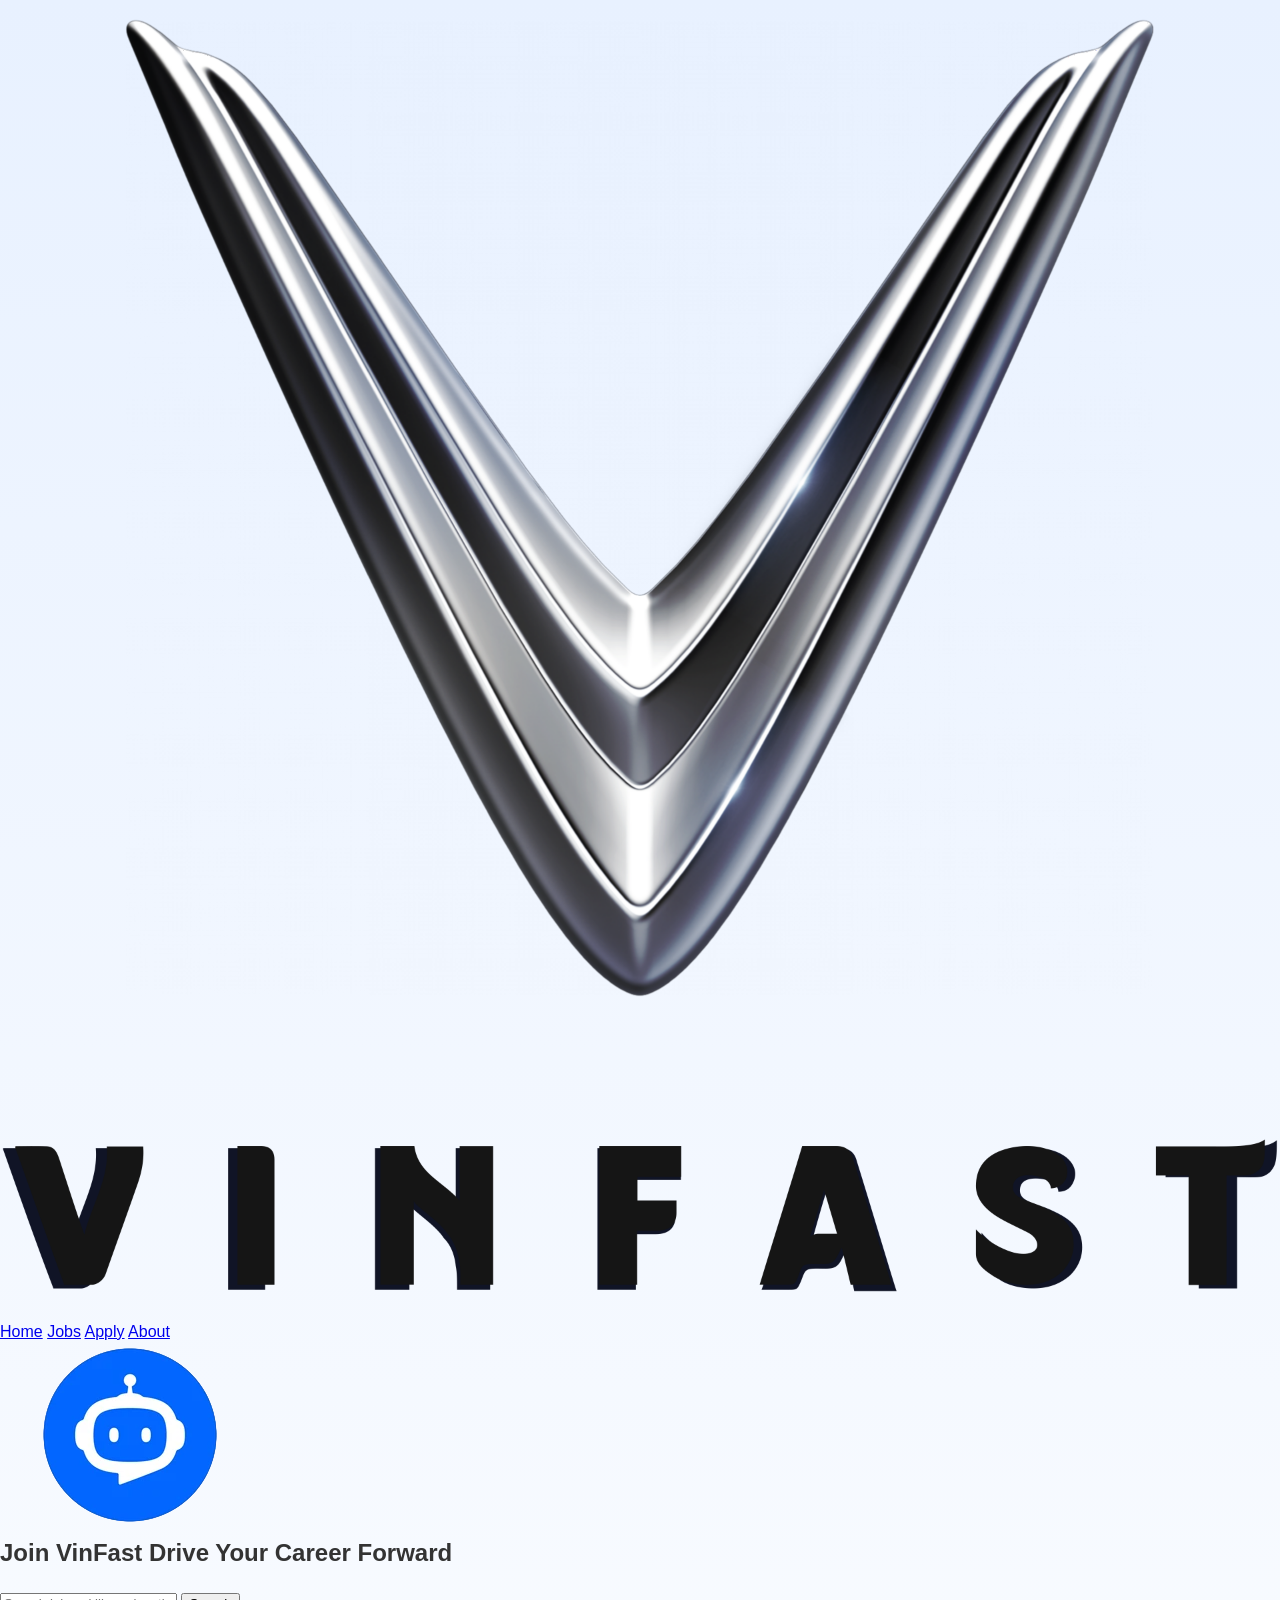
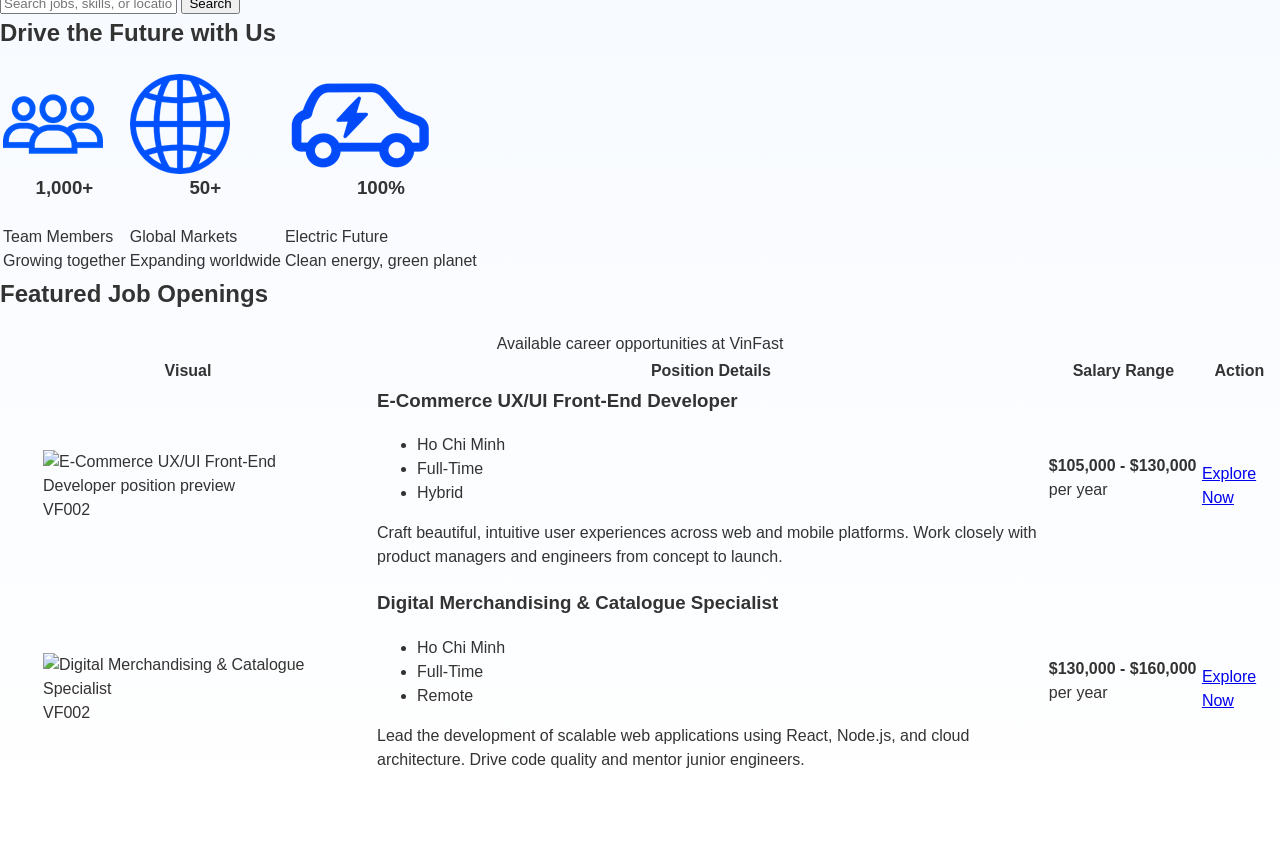
==== ASSIGNMENT 1/index.html @ 60953a80 "Updated search box and listed jobs table" ====
<!DOCTYPE html>
<html lang="en">
<head>
  <meta charset="UTF-8">
  <meta name="viewport" content="width=device-width, initial-scale=1.0">
  <meta name="description" content="Explore careers and opportunities at VinFast.">
  <meta name="author" content="Nguyen Nhat Thanh">
  <title>Careers at VinFast</title>
  <link rel="stylesheet" href="CSS/style.css">
</head>
<body>
  
  <!-- Main Site Header -->
  <header class="site-header">
    <a class="brand" href="index.html" aria-label="VinFast Home">
      <img class="brand-logo" src="images/Home/Vinfast_logo.png" alt="VinFast Logo">
    </a>

    <nav class="main-navigation" aria-label="Main Navigation">
      <a class="active" href="index.html" aria-current="page">Home</a>
      <a href="Jobs.html">Jobs</a>
      <a href="Apply.html">Apply</a>
      <a href="About.html">About</a>
    </nav>

    <a class="chatbot-link" href="chatbot.html" aria-label="Chat with VinFast Assistant">
      <img src="images/Home/Vinfast_chatbot.png" alt="VinFast Chatbot Icon">
    </a>
  </header>

  <main class="page-content">
    <!-- Hero Banner Section -->
    <section class="hero" id="home" aria-label="VinFast Careers Hero">
      <header class="hero-header">
        <h1>
          <span class="hero-title-accent">Join VinFast</span>
          <span class="hero-title-main">Drive Your Career Forward</span>
        </h1>
      </header>
    </section>

    <section>
      <!-- Search Section -->
      <form id="search-form" class="search-form" action="#" method="get">
        <div class="search-input-wrapper">
          <input 
            type="text" 
            id="search-input" 
            class="search-input" 
            name="search" 
            placeholder="Search jobs, skills, or locations...">
          <button type="submit" id="search-btn" class="btn-search">Search</button>
        </div>
      </form>

      <!-- Section Header -->
      <h2 id="stats-heading" class="section-title">Drive the Future with Us</h2>

      <!-- Key Statistics / Features Table -->
      <table id="stats-table" class="stats-table">
        <thead>
          <tr class="stats-header-row">
            <th class="stat-col">
              <img class="stat-icon" src="images/Home/audience.png" alt="Team Members Icon">
              <h3 class="stat-number">1,000+</h3>
            </th>
            <th class="stat-col">
              <img class="stat-icon" src="images/Home/world.png" alt="Global Markets Icon">
              <h3 class="stat-number">50+</h3>
            </th>
            <th class="stat-col">
              <img class="stat-icon" src="images/Home/electric_car.png" alt="Electric Future Icon">
              <h3 class="stat-number">100%</h3>
            </th>
          </tr>
        </thead>
        <tbody>
          <tr class="stats-body-row">
            <td class="stat-description">Team Members<br>Growing together</td>
            <td class="stat-description">Global Markets<br>Expanding worldwide</td>
            <td class="stat-description">Electric Future<br>Clean energy, green planet</td>
          </tr>
        </tbody>
      </table>
    </section>

    <!-- Open Positions Section -->
    <section class="featured-jobs">
      <h2 id="jobs-heading">Featured Job Openings</h2>

      <div class="table-container">
        <table class="jobs-table">
          <caption>Available career opportunities at VinFast</caption>
          <thead>
            <tr>
              <th class="col-visual">Visual</th>
              <th class="col-position">Position Details</th>
              <th class="col-salary">Salary Range</th>
              <th class="col-action">Action</th>
            </tr>
          </thead>
          <tbody>
            
            <!-- Job Entry 1 -->
            <tr>
              <td class="col-visual">
                <figure class="job-visual">
                  <img src="https://images.unsplash.com/photo-1581092160607-ee22621dd758?auto=format&fit=crop&w=150&q=80" alt="E-Commerce UX/UI Front-End Developer position preview">
                  <figcaption class="job-code">VF002</figcaption>
                </figure>
              </td>
              <td class="col-position">
                <article class="job-card">
                  <h3 class="job-title">E-Commerce UX/UI Front-End Developer</h3>
                  <ul class="meta-badges" aria-label="Job Attributes">
                    <li><span class="badge">Ho Chi Minh</span></li>
                    <li><span class="badge">Full-Time</span></li>
                    <li><span class="badge">Hybrid</span></li>
                  </ul>
                  <p class="job-description">
                    Craft beautiful, intuitive user experiences across web and mobile platforms. Work closely with product managers and engineers from concept to launch.
                  </p>
                </article>
              </td>
              <td class="col-salary">
                <p class="salary-box">
                  <strong class="salary-amount">$105,000 - $130,000</strong>
                  <span class="salary-period">per year</span>
                </p>
              </td>
              <td class="col-action">
                <a href="Jobs.html#VF001" class="btn-explore">Explore Now</a>
              </td>
            </tr>

            <!-- Job Entry 2 -->
            <tr>
              <td class="col-visual">
                <figure class="job-visual">
                  <img src="https://images.unsplash.com/photo-1573496359142-b8d87734a5a2?auto=format&fit=crop&w=150&q=80" alt="Digital Merchandising & Catalogue Specialist">
                  <figcaption class="job-code">VF002</figcaption>
                </figure>
              </td>
              <td class="col-position">
                <article class="job-card">
                  <h3 class="job-title">Digital Merchandising & Catalogue Specialist</h3>
                  <ul class="meta-badges" aria-label="Job Attributes">
                    <li><span class="badge">Ho Chi Minh</span></li>
                    <li><span class="badge">Full-Time</span></li>
                    <li><span class="badge">Remote</span></li>
                  </ul>
                  <p class="job-description">
                    Lead the development of scalable web applications using React, Node.js, and cloud architecture. Drive code quality and mentor junior engineers.
                  </p>
                </article>
              </td>
              <td class="col-salary">
                <p class="salary-box">
                  <strong class="salary-amount">$130,000 - $160,000</strong>
                  <span class="salary-period">per year</span>
                </p>
              </td>
              <td class="col-action">
                <a href="Jobs.html#VF002" class="btn-explore">Explore Now</a>
              </td>
            </tr>
          </tbody>
        </table>
      </div>
    </section>
  </main>

</body>
</html>
---- ASSIGNMENT 1/CSS/style.css ----
/* ==========================================
   A. GLOBAL & COMMON STYLES (Dùng chung cho cả nhóm)
   Header, Navigation, Footer, Colors, Fonts, Resets
   ========================================== 
   TABLE OF CONTENTS
  1. Tokens (:root)
  2. Base and reset
  3. Shared components (skip link, header and nav, footer, buttons, chips, breadcrumb, bot)
   */

/*1. TOKENS (:root) - Colors */
:root {
  --color-primary: #0b5fff;
  --color-primary-dark: #0847c4;
  --color-navy: #0a1f4d;
  --color-nav: #0b274b;
  --color-bg: #eef4fc;
  --color-surface: #ffffff;
  --color-block: #f5f9ff;
  --color-border: #dbe6f5;
  --color-chip: #e3edff;
  --color-text: #333333;
  --color-muted: #4a5a72;
  --color-warn-bg: #fff3e6;
  --color-warn-border: #f59e0b;
  --color-warn-icon: #ffe0b8;
  --color-warn-text: #b45309;
  --bg-top: #e8f1ff;
  --bg-bottom: #ffffff;
}

/*2. BASE AND RESET */
*,
*::before,
*::after {
  box-sizing: border-box;
}

   /*Rising gradient background while scrolling down the page*/
html {
  min-height: 100%;
  font-size: 16px;
  background-color: var(--bg-top);
  background-image: linear-gradient(180deg, var(--bg-top) 0%, var(--bg-bottom) 100%);
  background-repeat: no-repeat;
  background-size: 100% 100%;
  scroll-behavior: smooth;
}

body {
  margin: 0;
  min-height: 100vh;
  display: flex;
  flex-direction: column; /* sticky footer: main grows, footer sits at the bottom */
  font-family: "Inter", "Segoe UI", Arial, sans-serif;
  font-size: 1rem;
  line-height: 1.5;
  color: var(--color-text);
  background-color: transparent;
}

main {
  flex: 1 0 auto;
  padding-bottom: 56px; /* breathing room above the footer */
}

[id] {
  scroll-margin-top: 24px;
}

img {
  max-width: 100%;
  height: auto;
  display: block;
}

h1,
h2,
h3,
h4,
p,
ul,
ol,
dl,
dd {
  margin-top: 0;
}

.container {
  max-width: 1280px;
  margin-left: auto;
  margin-right: auto;
  padding-left: clamp(1rem, 5.5vw, 5rem);
  padding-right: clamp(1rem, 5.5vw, 5rem);
}

/*3. SHARED COMPONENTS */

   /*Skip link */
.skip-link {
  position: absolute;
  top: -100px;
  left: 16px;
  z-index: 200;
  min-height: 44px;
  padding: 10px 18px;
  background-color: var(--color-primary);
  color: var(--color-surface);
  font-weight: 600;
  text-decoration: none;
  border-radius: 8px;
}  

.skip-link:focus,
.skip-link:focus-visible {
  top: 12px;
}

   /*Site header and navigation */
.site-header {
  background-color: transparent;
  color: var(--color-nav);
}

   /*Logo on left and navigation on right */   
.site-header__inner {
  display: flex;
  flex-wrap: wrap;
  align-items: center;
  justify-content: space-between;
  gap: 16px;
  padding-top: 12px;
  padding-bottom: 12px;
}

   /*Clickable logo */
.site-brand {
  display: inline-flex;
  align-items: center;
  gap: 0;
  min-height: 44px;
  color: var(--color-nav);
  text-decoration: none;
  font-size: 1.5rem;
  font-weight: 700;
  letter-spacing: -0.01em;
}

.site-brand img {
  width: auto;
  height: 48px;
  margin-left: -22px;
}

.site-brand__wordmark {
  margin-left: 2px;
}

   /*Horizontal navigation menu */
.site-nav ul {
  display: flex;
  flex-wrap: wrap;
  align-items: center;
  gap: 8px;
  list-style: none;
  margin: 0;
  padding: 0;
}

   /* Navigation links with 44px minimum touch target and bottom indicator border */
.site-nav a {
  display: inline-flex;
  align-items: center;
  justify-content: center;
  min-height: 44px;
  padding: 8px 16px;
  color: var(--color-nav);
  font-weight: 600;
  text-decoration: none;
  border-radius: 0;
  border-bottom: 3px solid transparent;
  transition: color 0.15s ease, border-color 0.15s ease;
}

.site-nav a:hover {
  background-color: transparent;
  color: var(--color-primary);
  border-bottom-color: rgba(11, 95, 255, 0.4); /* visible on pale backgrounds */
}

   /* Attribute selector highlighting the active page in the navigation bar */
.site-nav a[aria-current="page"] {
  background-color: transparent;
  color: var(--color-primary);
  border-bottom-color: var(--color-primary);
}

   /* Small screens: wrap navigation links under logo */
@media (max-width: 600px) {
  .site-header__inner {
    flex-direction: column;
    align-items: flex-start;
  }
}

   /*Shared buttons */
.btn {
  display: inline-flex;
  align-items: center;
  justify-content: center;
  min-height: 44px;
  padding: 10px 22px;
  font-size: 0.95rem;
  font-weight: 600;
  line-height: 1.25;
  text-decoration: none;
  border-radius: 10px;
  border: 2px solid transparent;
  cursor: pointer;
  transition: background-color 0.15s ease, border-color 0.15s ease, color 0.15s ease;
}

   /* Primary clicked button in VinFast royal blue */
.btn--primary {
  background-color: var(--color-primary);
  color: var(--color-surface);
}

.btn--primary:hover {
  background-color: var(--color-primary-dark);
}

   /* Pill-shaped status and job reference badges - FOR JOBS PAGE */
.chip,
.ref-chip {
  display: inline-flex;
  align-items: center;
  min-height: 34px;
  padding: 4px 12px;
  background-color: var(--color-chip);
  color: var(--color-primary-dark);
  border: 1px solid var(--color-border);
  border-radius: 999px;
  font-size: 0.875rem;
  font-weight: 600;
}   

   /* Breadcrumb navigation for jobs and apply pages */
.breadcrumb {
  padding-top: 16px;
  padding-bottom: 8px;
}

.breadcrumb ol {
  display: flex;
  flex-wrap: wrap;
  align-items: center;
  gap: 8px;
  list-style: none;
  margin: 0;
  padding: 0;
  font-size: 0.9rem;
  color: var(--color-muted);
}

.breadcrumb li + li::before {
  content: ">";
  margin-right: 8px;
  color: var(--color-muted);
}

.breadcrumb a {
  display: inline-flex;
  align-items: center;
  min-height: 44px;
  padding: 4px 6px;
  color: var(--color-primary-dark);
  text-decoration: underline;
  font-weight: 500;
}

.breadcrumb a:hover {
  color: var(--color-navy);
}  

   /*Assisstant bot*/
.site-bot {
  position: fixed;
  right: 24px;
  bottom: 186px; /* lifted from 24px */
  z-index: 90;
}

@media (max-width: 600px) {
  .site-bot {
    right: 16px;
    bottom: 16px;
  }

  .site-bot__badge {
    display: none;
  }
}

   /* Bot trigger button */
.site-bot__trigger {
  display: inline-flex;
  align-items: center;
  gap: 10px;
  min-height: 48px;
  padding: 6px 14px 6px 8px;
  background-color: var(--color-navy);
  color: var(--color-surface);
  border: 2px solid var(--color-primary);
  border-radius: 999px;
  box-shadow: 0 8px 24px rgba(10, 31, 77, 0.22);
  font-weight: 600;
  font-size: 0.9rem;
  cursor: pointer;
  list-style: none;
}

.site-bot__trigger::-webkit-details-marker {
  display: none;
}

.site-bot__trigger:hover {
  background-color: var(--color-primary-dark);
}

.site-bot__trigger img {
  width: 36px;
  height: 36px;
  border-radius: 50%;
  object-fit: cover;
}

   /* Bot panel when clicked*/
.site-bot__panel {
  position: absolute;
  right: 0;
  bottom: calc(100% + 12px);
  width: min(320px, calc(100vw - 32px));
  padding: 18px;
  background-color: var(--color-surface);
  color: var(--color-text);
  border: 1px solid var(--color-border);
  border-radius: 14px;
  box-shadow: 0 14px 34px rgba(10, 31, 77, 0.2);
}

.site-bot__title {
  margin-bottom: 6px;
  font-size: 1rem;
  font-weight: 700;
  color: var(--color-navy);
}

.site-bot__text {
  margin-bottom: 12px;
  font-size: 0.88rem;
  color: var(--color-muted);
}

   /* Bot links list */
.site-bot__links {
  list-style: none;
  margin: 0;
  padding: 0;
  display: grid;
  gap: 6px;
}

.site-bot__links a {
  display: inline-flex;
  align-items: center;
  min-height: 44px;
  padding: 6px 12px;
  background-color: var(--color-block);
  color: var(--color-primary-dark);
  border: 1px solid var(--color-border);
  border-radius: 8px;
  font-size: 0.88rem;
  font-weight: 600;
  text-decoration: none;
}

.site-bot__links a:hover {
  background-color: var(--color-chip);
}

   /*Footer */
.site-footer {
  flex-shrink: 0;
  margin-top: auto; /* flex column body: pins the footer to the bottom of short pages */
  padding-top: 20px;
  padding-bottom: 14px;
  background-color: var(--color-navy);
  color: var(--color-border);
  font-size: 0.9rem;
}

   /* Brand and acknowledgment sections in the footer */
.site-footer__inner {
  display: grid;
  grid-template-columns: minmax(0, 340px) minmax(0, 1fr);
  grid-template-areas:
    "brand ack"
    "bottom bottom";
  gap: 12px 40px;
  align-items: start;
}

.site-footer__brand {
  grid-area: brand;
  display: flex;
  align-items: center;
}
   /* Footer logo */
.site-footer__brand img {
  width: auto;
  height: 36px;
  margin-left: -16px;
}

.site-footer__tagline {
  margin: 0 0 0 2px;
  font-size: 1rem;
  font-weight: 600;
  color: var(--color-surface);
}

.site-footer__ack {
  grid-area: ack;
  max-width: 90ch;
  margin: 0;
}

   /* Copyright and meta links at the bottom of the footer */
.site-footer__bottom {
  grid-area: bottom;
  display: flex;
  flex-wrap: wrap;
  align-items: center;
  justify-content: space-between;
  gap: 4px 24px;
  padding-top: 8px;
  border-top: 1px solid var(--color-nav);
}

.site-footer__copy {
  margin: 0;
  font-size: 0.85rem;
}

.site-footer__meta-links {
  display: flex;
  flex-wrap: wrap;
  gap: 0 12px;
  margin: 0;
  padding: 0;
  list-style: none;
}

.site-footer a {
  display: inline-flex;
  align-items: center;
  min-height: 32px; /* above the WCAG 2.2 AA minimum target size of 24px */
  padding: 2px 6px;
  color: var(--color-border);
  text-decoration: underline;
}

.site-footer a:hover {
  color: var(--color-surface);
}

.site-footer__ack a {
  display: inline;
  min-height: 0;
  padding: 0;
  color: var(--color-surface);
  font-weight: 600;
  white-space: nowrap;
}
   /* Responsive footer layout for smaller screens */
@media (max-width: 900px) {
  .site-footer {
    padding-bottom: 72px;
  }

  .site-footer__inner {
    grid-template-columns: 1fr;
    grid-template-areas:
      "brand"
      "ack"
      "bottom";
  }

  .site-footer__bottom {
    flex-direction: column;
    align-items: flex-start;
  }
}


/* ==========================================
   B. HOME PAGE STYLES (Trang Index)
   Code CSS riêng cho index.html
   ========================================== */


/* ==========================================
   C. JOB LISTINGS STYLES (Trang Jobs)
   Code CSS riêng cho jobs.html
   ========================================== */


/* ==========================================
   D. APPLICATION FORM STYLES (Trang Apply)
   Code CSS riêng cho apply.html (Flexbox/Grid, form controls, timeline)
   ========================================== */


/* ==========================================
   E. ABOUT PAGE STYLES (Trang About)
   Code CSS riêng cho about.html
   ========================================== */


/* ==========================================
   F. MEDIA QUERIES (RESPONSIVE MOBILE)
   Chứa code co giãn màn hình cho tất cả các trang
   ========================================== */
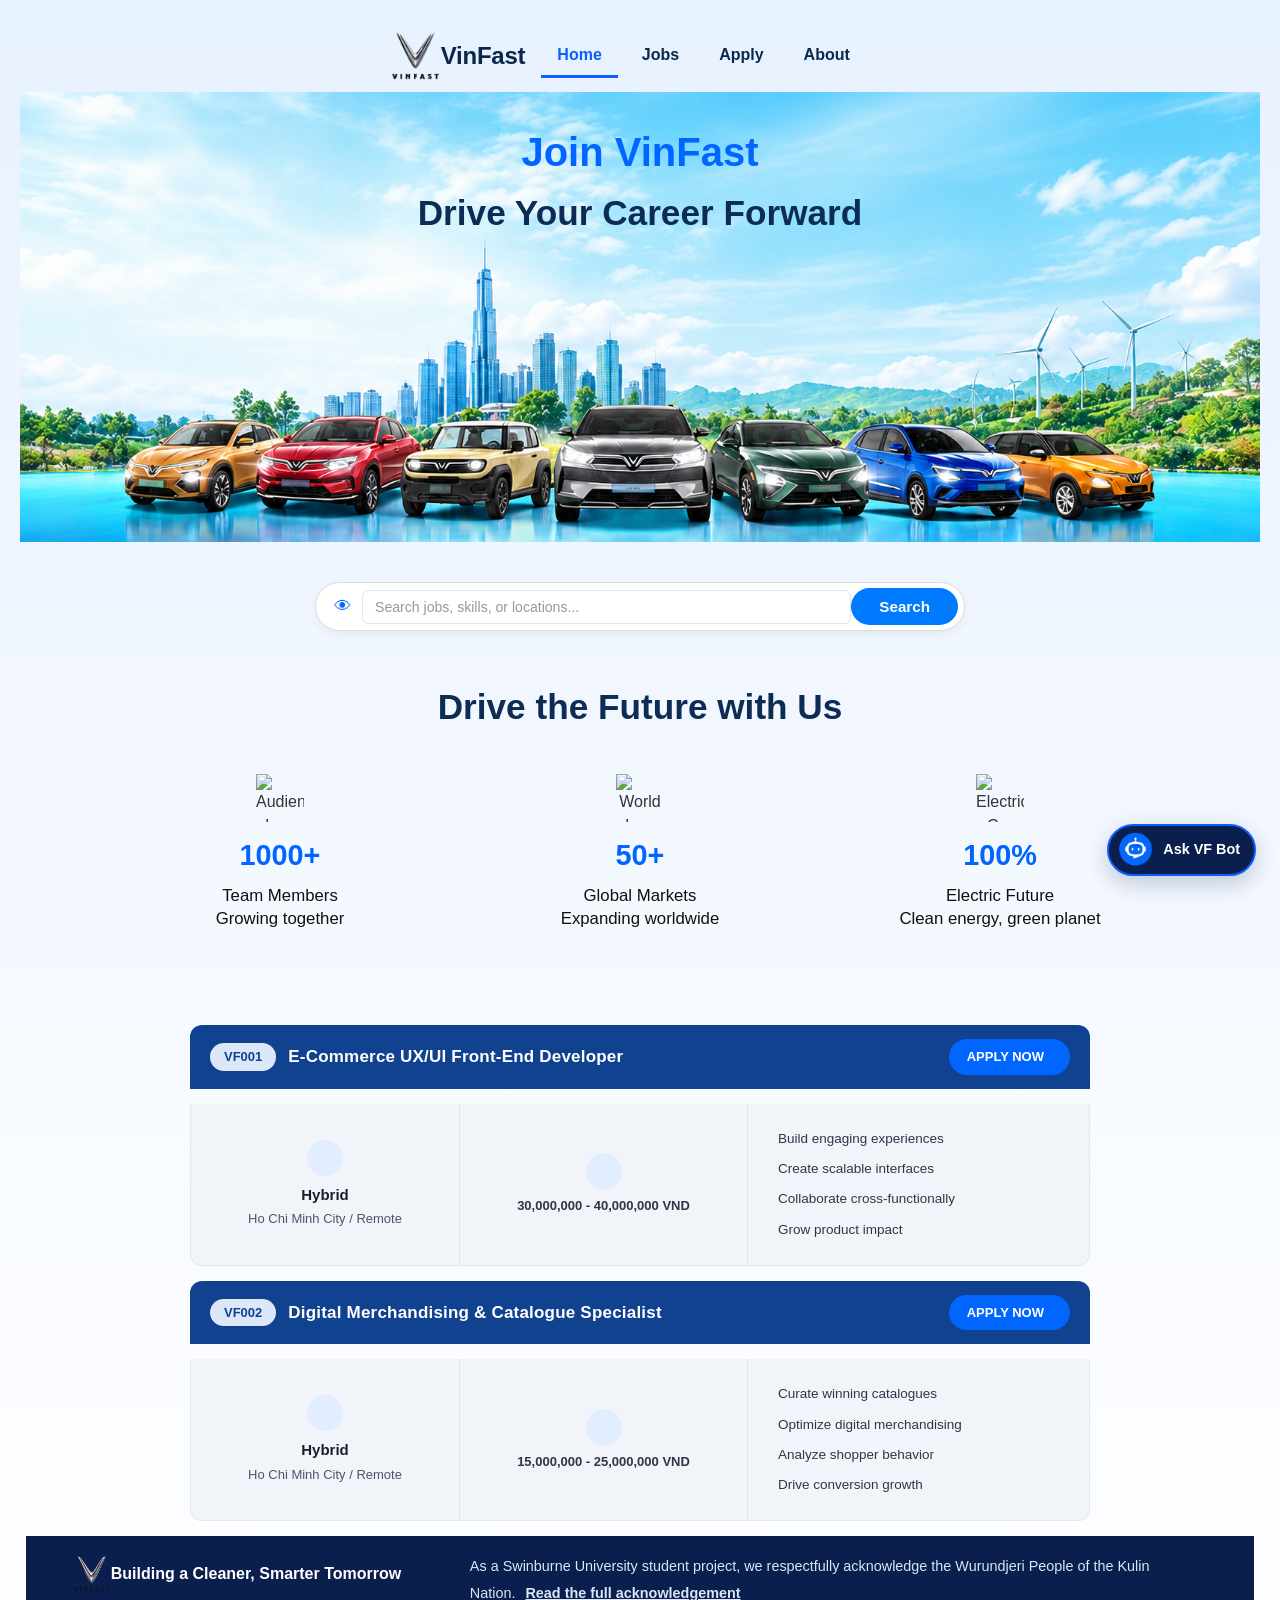
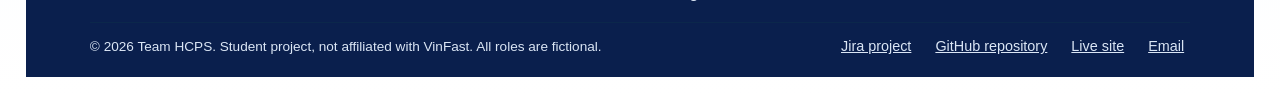
==== commit 20028864: "Complete updated Home page" ====
--- a/ASSIGNMENT 1/index.html
+++ b/ASSIGNMENT 1/index.html
@@ -9,166 +9,204 @@
   <link rel="stylesheet" href="CSS/style.css">
 </head>
 <body>
-  
-  <!-- Main Site Header -->
+
+  <!-- Header -->
+  <a class="skip-link" href="#main">Skip to main content</a>
   <header class="site-header">
-    <a class="brand" href="index.html" aria-label="VinFast Home">
-      <img class="brand-logo" src="images/Home/Vinfast_logo.png" alt="VinFast Logo">
-    </a>
-
-    <nav class="main-navigation" aria-label="Main Navigation">
-      <a class="active" href="index.html" aria-current="page">Home</a>
-      <a href="Jobs.html">Jobs</a>
-      <a href="Apply.html">Apply</a>
-      <a href="About.html">About</a>
-    </nav>
-
-    <a class="chatbot-link" href="chatbot.html" aria-label="Chat with VinFast Assistant">
-      <img src="images/Home/Vinfast_chatbot.png" alt="VinFast Chatbot Icon">
-    </a>
+    <div class="container site-header__inner">
+      <a class="site-brand" href="index.html">
+        <img src="images/Home/Vinfast_logo.png" alt="" width="83" height="66">
+        <span class="site-brand__wordmark">VinFast</span>
+      </a>
+      <nav class="site-nav" aria-label="Main">
+        <ul>
+          <li><a href="index.html" aria-current="page">Home</a></li>
+          <li><a href="jobs.html">Jobs</a></li>
+          <li><a href="apply.html">Apply</a></li>
+          <li><a href="about.html">About</a></li>
+        </ul>
+      </nav>
+    </div>
   </header>
 
-  <main class="page-content">
-    <!-- Hero Banner Section -->
-    <section class="hero" id="home" aria-label="VinFast Careers Hero">
-      <header class="hero-header">
-        <h1>
-          <span class="hero-title-accent">Join VinFast</span>
-          <span class="hero-title-main">Drive Your Career Forward</span>
-        </h1>
-      </header>
-    </section>
-
-    <section>
-      <!-- Search Section -->
-      <form id="search-form" class="search-form" action="#" method="get">
-        <div class="search-input-wrapper">
-          <input 
-            type="text" 
-            id="search-input" 
-            class="search-input" 
-            name="search" 
-            placeholder="Search jobs, skills, or locations...">
-          <button type="submit" id="search-btn" class="btn-search">Search</button>
+  <!-- Bot -->
+  <div class="site-bot">
+    <details class="site-bot__Widget">
+      <summary class="site-bot__trigger">
+        <img src="images/Home/Vinfast_chatbot.png" alt="" width="48" height="48">
+        <span class="site-bot__badge">Ask VF Bot</span>
+      </summary>
+      <div class="site-bot__panel">
+        <p class="site-bot__title">VinFast Career Assistant</p>
+        <p class="site-bot__text">Need help applying? Quote a 5-character reference (VF001–VF004) on the Apply page before <time datetime="2026-10-30">30 October 2026</time>.</p>
+        <ul class="site-bot__links">
+          <li><a href="jobs.html">Browse open roles</a></li>
+          <li><a href="apply.html">Go to application form</a></li>
+          <li><a href="mailto:info@vinfast-digital-retail.example">Email recruitment team</a></li>
+        </ul>
+      </div>
+    </details>
+  </div>
+
+
+  <!-- Hero Section -->
+    <section class="hero-section">
+        <div class="home_hero-content">
+            <h1 class="home_hero-title">Join VinFast</h1>
+            <h2 class="home_hero-subtitle">Drive Your Career Forward</h2>
         </div>
-      </form>
-
-      <!-- Section Header -->
-      <h2 id="stats-heading" class="section-title">Drive the Future with Us</h2>
-
-      <!-- Key Statistics / Features Table -->
-      <table id="stats-table" class="stats-table">
-        <thead>
-          <tr class="stats-header-row">
-            <th class="stat-col">
-              <img class="stat-icon" src="images/Home/audience.png" alt="Team Members Icon">
-              <h3 class="stat-number">1,000+</h3>
-            </th>
-            <th class="stat-col">
-              <img class="stat-icon" src="images/Home/world.png" alt="Global Markets Icon">
-              <h3 class="stat-number">50+</h3>
-            </th>
-            <th class="stat-col">
-              <img class="stat-icon" src="images/Home/electric_car.png" alt="Electric Future Icon">
-              <h3 class="stat-number">100%</h3>
-            </th>
-          </tr>
-        </thead>
+        <img src="images/Home/Vinfast_background.png" alt="VinFast Background" class="home_hero-background">
+    </section>
+
+    <!-- Search Section -->
+    <section class="search-section">
+        <div class="search-box">
+            <span class="search-icon">&#128065;</span>
+            <input type="text" class="search-input" placeholder="Search jobs, skills, or locations...">
+            <button class="search-button">Search</button>
+        </div>
+    </section>
+
+    <!-- Info / Stats Section -->
+    <section class="stats-section">
+        <h2 class="stats-title">Drive the Future with Us</h2>
+
+        <div class="stats-grid">
+            <!-- Card 1 -->
+            <div class="stat-card">
+                <img src="audience.png" alt="Audience Icon" class="stat-icon">
+                <h3 class="stat-number">1000+</h3>
+                <p class="stat-description">
+                    Team Members<br>
+                    Growing together
+                </p>
+            </div>
+
+            <!-- Card 2 -->
+            <div class="stat-card">
+                <img src="world.png" alt="World Icon" class="stat-icon">
+                <h3 class="stat-number">50+</h3>
+                <p class="stat-description">
+                    Global Markets <br>
+                    Expanding worldwide
+                </p>
+            </div>
+
+            <!-- Card 3 -->
+            <div class="stat-card">
+                <img src="electric_car.png" alt="Electric Car Icon" class="stat-icon">
+                <h3 class="stat-number">100%</h3>
+                <p class="stat-description">
+                    Electric Future<br>
+                    Clean energy, green planet
+                </p>
+            </div>
+        </div>
+    </section>
+
+    <!-- Open Positions Section -->
+    <table class="job-table">
         <tbody>
-          <tr class="stats-body-row">
-            <td class="stat-description">Team Members<br>Growing together</td>
-            <td class="stat-description">Global Markets<br>Expanding worldwide</td>
-            <td class="stat-description">Electric Future<br>Clean energy, green planet</td>
-          </tr>
+            <!-- ROW 1: Header Công việc 1 -->
+            <tr class="job-header-row">
+                <td colspan="3">
+                    <div class="job-header-content">
+                        <div class="job-title-group">
+                            <span class="badge">VF001</span>
+                            <span class="job-title">E-Commerce UX/UI Front-End Developer</span>
+                        </div>
+                        <a href="#" class="btn-apply">APPLY NOW <i class="fa-solid fa-arrow-right"></i></a>
+                    </div>
+                </td>
+            </tr>
+
+            <!-- ROW 2: Chi tiết Công việc 1 -->
+            <tr class="job-details-row">
+                <td class="col-location">
+                    <div class="info-box">
+                        <i class="fa-solid fa-location-dot icon-blue"></i>
+                        <div class="info-title">Hybrid</div>
+                        <div class="info-desc">Ho Chi Minh City / Remote</div>
+                    </div>
+                </td>
+                <td class="col-salary">
+                    <div class="info-box">
+                        <i class="fa-solid fa-bag-shopping icon-blue"></i>
+                        <div class="info-desc salary-text">30,000,000 - 40,000,000 VND</div>
+                    </div>
+                </td>
+                <td class="col-tasks">
+                    <ul class="task-list">
+                        <li>Build engaging experiences</li>
+                        <li>Create scalable interfaces</li>
+                        <li>Collaborate cross-functionally</li>
+                        <li>Grow product impact</li>
+                    </ul>
+                </td>
+            </tr>
+
+            <!-- ROW 3: Header Công việc 2 -->
+            <tr class="job-header-row">
+                <td colspan="3">
+                    <div class="job-header-content">
+                        <div class="job-title-group">
+                            <span class="badge">VF002</span>
+                            <span class="job-title">Digital Merchandising & Catalogue Specialist</span>
+                        </div>
+                        <a href="#" class="btn-apply">APPLY NOW <i class="fa-solid fa-arrow-right"></i></a>
+                    </div>
+                </td>
+            </tr>
+
+            <!-- ROW 4: Chi tiết Công việc 2 -->
+            <tr class="job-details-row">
+                <td class="col-location">
+                    <div class="info-box">
+                        <i class="fa-solid fa-location-dot icon-blue"></i>
+                        <div class="info-title">Hybrid</div>
+                        <div class="info-desc">Ho Chi Minh City / Remote</div>
+                    </div>
+                </td>
+                <td class="col-salary">
+                    <div class="info-box">
+                        <i class="fa-solid fa-bag-shopping icon-blue"></i>
+                        <div class="info-desc salary-text">15,000,000 - 25,000,000 VND</div>
+                    </div>
+                </td>
+                <td class="col-tasks">
+                    <ul class="task-list">
+                        <li>Curate winning catalogues</li>
+                        <li>Optimize digital merchandising</li>
+                        <li>Analyze shopper behavior</li>
+                        <li>Drive conversion growth</li>
+                    </ul>
+                </td>
+            </tr>
         </tbody>
-      </table>
-    </section>
-
-    <!-- Open Positions Section -->
-    <section class="featured-jobs">
-      <h2 id="jobs-heading">Featured Job Openings</h2>
-
-      <div class="table-container">
-        <table class="jobs-table">
-          <caption>Available career opportunities at VinFast</caption>
-          <thead>
-            <tr>
-              <th class="col-visual">Visual</th>
-              <th class="col-position">Position Details</th>
-              <th class="col-salary">Salary Range</th>
-              <th class="col-action">Action</th>
-            </tr>
-          </thead>
-          <tbody>
-            
-            <!-- Job Entry 1 -->
-            <tr>
-              <td class="col-visual">
-                <figure class="job-visual">
-                  <img src="https://images.unsplash.com/photo-1581092160607-ee22621dd758?auto=format&fit=crop&w=150&q=80" alt="E-Commerce UX/UI Front-End Developer position preview">
-                  <figcaption class="job-code">VF002</figcaption>
-                </figure>
-              </td>
-              <td class="col-position">
-                <article class="job-card">
-                  <h3 class="job-title">E-Commerce UX/UI Front-End Developer</h3>
-                  <ul class="meta-badges" aria-label="Job Attributes">
-                    <li><span class="badge">Ho Chi Minh</span></li>
-                    <li><span class="badge">Full-Time</span></li>
-                    <li><span class="badge">Hybrid</span></li>
-                  </ul>
-                  <p class="job-description">
-                    Craft beautiful, intuitive user experiences across web and mobile platforms. Work closely with product managers and engineers from concept to launch.
-                  </p>
-                </article>
-              </td>
-              <td class="col-salary">
-                <p class="salary-box">
-                  <strong class="salary-amount">$105,000 - $130,000</strong>
-                  <span class="salary-period">per year</span>
-                </p>
-              </td>
-              <td class="col-action">
-                <a href="Jobs.html#VF001" class="btn-explore">Explore Now</a>
-              </td>
-            </tr>
-
-            <!-- Job Entry 2 -->
-            <tr>
-              <td class="col-visual">
-                <figure class="job-visual">
-                  <img src="https://images.unsplash.com/photo-1573496359142-b8d87734a5a2?auto=format&fit=crop&w=150&q=80" alt="Digital Merchandising & Catalogue Specialist">
-                  <figcaption class="job-code">VF002</figcaption>
-                </figure>
-              </td>
-              <td class="col-position">
-                <article class="job-card">
-                  <h3 class="job-title">Digital Merchandising & Catalogue Specialist</h3>
-                  <ul class="meta-badges" aria-label="Job Attributes">
-                    <li><span class="badge">Ho Chi Minh</span></li>
-                    <li><span class="badge">Full-Time</span></li>
-                    <li><span class="badge">Remote</span></li>
-                  </ul>
-                  <p class="job-description">
-                    Lead the development of scalable web applications using React, Node.js, and cloud architecture. Drive code quality and mentor junior engineers.
-                  </p>
-                </article>
-              </td>
-              <td class="col-salary">
-                <p class="salary-box">
-                  <strong class="salary-amount">$130,000 - $160,000</strong>
-                  <span class="salary-period">per year</span>
-                </p>
-              </td>
-              <td class="col-action">
-                <a href="Jobs.html#VF002" class="btn-explore">Explore Now</a>
-              </td>
-            </tr>
-          </tbody>
-        </table>
+    </table>
+
       </div>
     </section>
   </main>
-
 </body>
+
+<!-- Footer -->
+<footer class="site-footer">
+  <div class="container site-footer__inner">
+    <div class="site-footer__brand">
+      <img src="images/Home/Vinfast_logo.png" alt="" width="83" height="66">
+      <p class="site-footer__tagline">Building a Cleaner, Smarter Tomorrow</p>
+    </div>
+    <p class="site-footer__ack">As a Swinburne University student project, we respectfully acknowledge the Wurundjeri People of the Kulin Nation. <a href="about.html#acknowledgement">Read the full acknowledgement</a></p>
+    <div class="site-footer__bottom">
+      <p class="site-footer__copy">© 2026 Team HCPS. Student project, not affiliated with VinFast. All roles are fictional.</p>
+      <ul class="site-footer__meta-links">
+        <li><a href="https://dovukhanhquynh.atlassian.net/jira/software/projects/SCRUM/boards/1?filter=&amp;groupBy=none">Jira project</a></li>
+        <li><a href="https://github.com/106394055/COS10026_Web-Technology-Project">GitHub repository</a></li>
+        <li><a href="[LIVE_SITE_URL]">Live site</a></li>
+        <li><a href="mailto:info@vinfast-digital-retail.example">Email</a></li>
+      </ul>
+    </div>
+  </div>
+</footer>
 </html>
--- a/ASSIGNMENT 1/CSS/style.css
+++ b/ASSIGNMENT 1/CSS/style.css
@@ -10,497 +10,497 @@
 
 /*1. TOKENS (:root) - Colors */
 :root {
-  --color-primary: #0b5fff;
-  --color-primary-dark: #0847c4;
-  --color-navy: #0a1f4d;
-  --color-nav: #0b274b;
-  --color-bg: #eef4fc;
-  --color-surface: #ffffff;
-  --color-block: #f5f9ff;
-  --color-border: #dbe6f5;
-  --color-chip: #e3edff;
-  --color-text: #333333;
-  --color-muted: #4a5a72;
-  --color-warn-bg: #fff3e6;
-  --color-warn-border: #f59e0b;
-  --color-warn-icon: #ffe0b8;
-  --color-warn-text: #b45309;
-  --bg-top: #e8f1ff;
-  --bg-bottom: #ffffff;
+    --color-primary: #0b5fff;
+    --color-primary-dark: #0847c4;
+    --color-navy: #0a1f4d;
+    --color-nav: #0b274b;
+    --color-bg: #eef4fc;
+    --color-surface: #ffffff;
+    --color-block: #f5f9ff;
+    --color-border: #dbe6f5;
+    --color-chip: #e3edff;
+    --color-text: #333333;
+    --color-muted: #4a5a72;
+    --color-warn-bg: #fff3e6;
+    --color-warn-border: #f59e0b;
+    --color-warn-icon: #ffe0b8;
+    --color-warn-text: #b45309;
+    --bg-top: #e8f1ff;
+    --bg-bottom: #ffffff;
 }
 
 /*2. BASE AND RESET */
 *,
 *::before,
 *::after {
-  box-sizing: border-box;
-}
-
-   /*Rising gradient background while scrolling down the page*/
+    box-sizing: border-box;
+}
+
+/*Rising gradient background while scrolling down the page*/
 html {
-  min-height: 100%;
-  font-size: 16px;
-  background-color: var(--bg-top);
-  background-image: linear-gradient(180deg, var(--bg-top) 0%, var(--bg-bottom) 100%);
-  background-repeat: no-repeat;
-  background-size: 100% 100%;
-  scroll-behavior: smooth;
+    min-height: 100%;
+    font-size: 16px;
+    background-color: var(--bg-top);
+    background-image: linear-gradient(180deg, var(--bg-top) 0%, var(--bg-bottom) 100%);
+    background-repeat: no-repeat;
+    background-size: 100% 100%;
+    scroll-behavior: smooth;
 }
 
 body {
-  margin: 0;
-  min-height: 100vh;
-  display: flex;
-  flex-direction: column; /* sticky footer: main grows, footer sits at the bottom */
-  font-family: "Inter", "Segoe UI", Arial, sans-serif;
-  font-size: 1rem;
-  line-height: 1.5;
-  color: var(--color-text);
-  background-color: transparent;
+    margin: 0;
+    min-height: 100vh;
+    display: flex;
+    flex-direction: column;
+    /* sticky footer: main grows, footer sits at the bottom */
+    font-family: "Inter", "Segoe UI", Arial, sans-serif;
+    font-size: 1rem;
+    line-height: 1.5;
+    color: var(--color-text);
+    background-color: transparent;
 }
 
 main {
-  flex: 1 0 auto;
-  padding-bottom: 56px; /* breathing room above the footer */
+    flex: 1 0 auto;
+    padding-bottom: 56px;
+    /* breathing room above the footer */
 }
 
 [id] {
-  scroll-margin-top: 24px;
+    scroll-margin-top: 24px;
 }
 
 img {
-  max-width: 100%;
-  height: auto;
-  display: block;
-}
-
-h1,
-h2,
-h3,
-h4,
-p,
-ul,
-ol,
-dl,
-dd {
-  margin-top: 0;
+    max-width: 100%;
+    height: auto;
+    display: block;
+}
+
+h1, h2, h3, h4, p, ul, ol, dl, dd {
+    margin-top: 0;
 }
 
 .container {
-  max-width: 1280px;
-  margin-left: auto;
-  margin-right: auto;
-  padding-left: clamp(1rem, 5.5vw, 5rem);
-  padding-right: clamp(1rem, 5.5vw, 5rem);
+    max-width: 1280px;
+    margin-left: auto;
+    margin-right: auto;
+    padding-left: clamp(1rem, 5.5vw, 5rem);
+    padding-right: clamp(1rem, 5.5vw, 5rem);
 }
 
 /*3. SHARED COMPONENTS */
 
-   /*Skip link */
+/*Skip link */
 .skip-link {
-  position: absolute;
-  top: -100px;
-  left: 16px;
-  z-index: 200;
-  min-height: 44px;
-  padding: 10px 18px;
-  background-color: var(--color-primary);
-  color: var(--color-surface);
-  font-weight: 600;
-  text-decoration: none;
-  border-radius: 8px;
-}  
+    position: absolute;
+    top: -100px;
+    left: 16px;
+    z-index: 200;
+    min-height: 44px;
+    padding: 10px 18px;
+    background-color: var(--color-primary);
+    color: var(--color-surface);
+    font-weight: 600;
+    text-decoration: none;
+    border-radius: 8px;
+}
 
 .skip-link:focus,
 .skip-link:focus-visible {
-  top: 12px;
-}
-
-   /*Site header and navigation */
+    top: 12px;
+}
+
+/*Site header and navigation */
 .site-header {
-  background-color: transparent;
-  color: var(--color-nav);
-}
-
-   /*Logo on left and navigation on right */   
+    background-color: transparent;
+    color: var(--color-nav);
+}
+
+/*Logo on left and navigation on right */
 .site-header__inner {
-  display: flex;
-  flex-wrap: wrap;
-  align-items: center;
-  justify-content: space-between;
-  gap: 16px;
-  padding-top: 12px;
-  padding-bottom: 12px;
-}
-
-   /*Clickable logo */
+    display: flex;
+    flex-wrap: wrap;
+    align-items: center;
+    justify-content: space-between;
+    gap: 16px;
+    padding-top: 12px;
+    padding-bottom: 12px;
+}
+
+/*Clickable logo */
 .site-brand {
-  display: inline-flex;
-  align-items: center;
-  gap: 0;
-  min-height: 44px;
-  color: var(--color-nav);
-  text-decoration: none;
-  font-size: 1.5rem;
-  font-weight: 700;
-  letter-spacing: -0.01em;
+    display: inline-flex;
+    align-items: center;
+    gap: 0;
+    min-height: 44px;
+    color: var(--color-nav);
+    text-decoration: none;
+    font-size: 1.5rem;
+    font-weight: 700;
+    letter-spacing: -0.01em;
 }
 
 .site-brand img {
-  width: auto;
-  height: 48px;
-  margin-left: -22px;
+    width: auto;
+    height: 48px;
+    margin-left: -22px;
 }
 
 .site-brand__wordmark {
-  margin-left: 2px;
-}
-
-   /*Horizontal navigation menu */
+    margin-left: 2px;
+}
+
+/*Horizontal navigation menu */
 .site-nav ul {
-  display: flex;
-  flex-wrap: wrap;
-  align-items: center;
-  gap: 8px;
-  list-style: none;
-  margin: 0;
-  padding: 0;
-}
-
-   /* Navigation links with 44px minimum touch target and bottom indicator border */
+    display: flex;
+    flex-wrap: wrap;
+    align-items: center;
+    gap: 8px;
+    list-style: none;
+    margin: 0;
+    padding: 0;
+}
+
+/* Navigation links with 44px minimum touch target and bottom indicator border */
 .site-nav a {
-  display: inline-flex;
-  align-items: center;
-  justify-content: center;
-  min-height: 44px;
-  padding: 8px 16px;
-  color: var(--color-nav);
-  font-weight: 600;
-  text-decoration: none;
-  border-radius: 0;
-  border-bottom: 3px solid transparent;
-  transition: color 0.15s ease, border-color 0.15s ease;
+    display: inline-flex;
+    align-items: center;
+    justify-content: center;
+    min-height: 44px;
+    padding: 8px 16px;
+    color: var(--color-nav);
+    font-weight: 600;
+    text-decoration: none;
+    border-radius: 0;
+    border-bottom: 3px solid transparent;
+    transition: color 0.15s ease, border-color 0.15s ease;
 }
 
 .site-nav a:hover {
-  background-color: transparent;
-  color: var(--color-primary);
-  border-bottom-color: rgba(11, 95, 255, 0.4); /* visible on pale backgrounds */
-}
-
-   /* Attribute selector highlighting the active page in the navigation bar */
+    background-color: transparent;
+    color: var(--color-primary);
+    border-bottom-color: rgba(11, 95, 255, 0.4);
+    /* visible on pale backgrounds */
+}
+
+/* Attribute selector highlighting the active page in the navigation bar */
 .site-nav a[aria-current="page"] {
-  background-color: transparent;
-  color: var(--color-primary);
-  border-bottom-color: var(--color-primary);
-}
-
-   /* Small screens: wrap navigation links under logo */
+    background-color: transparent;
+    color: var(--color-primary);
+    border-bottom-color: var(--color-primary);
+}
+
+/* Small screens: wrap navigation links under logo */
 @media (max-width: 600px) {
-  .site-header__inner {
-    flex-direction: column;
-    align-items: flex-start;
-  }
-}
-
-   /*Shared buttons */
+    .site-header__inner {
+        flex-direction: column;
+        align-items: flex-start;
+    }
+}
+
+/*Shared buttons */
 .btn {
-  display: inline-flex;
-  align-items: center;
-  justify-content: center;
-  min-height: 44px;
-  padding: 10px 22px;
-  font-size: 0.95rem;
-  font-weight: 600;
-  line-height: 1.25;
-  text-decoration: none;
-  border-radius: 10px;
-  border: 2px solid transparent;
-  cursor: pointer;
-  transition: background-color 0.15s ease, border-color 0.15s ease, color 0.15s ease;
-}
-
-   /* Primary clicked button in VinFast royal blue */
+    display: inline-flex;
+    align-items: center;
+    justify-content: center;
+    min-height: 44px;
+    padding: 10px 22px;
+    font-size: 0.95rem;
+    font-weight: 600;
+    line-height: 1.25;
+    text-decoration: none;
+    border-radius: 10px;
+    border: 2px solid transparent;
+    cursor: pointer;
+    transition: background-color 0.15s ease, border-color 0.15s ease, color 0.15s ease;
+}
+
+/* Primary clicked button in VinFast royal blue */
 .btn--primary {
-  background-color: var(--color-primary);
-  color: var(--color-surface);
+    background-color: var(--color-primary);
+    color: var(--color-surface);
 }
 
 .btn--primary:hover {
-  background-color: var(--color-primary-dark);
-}
-
-   /* Pill-shaped status and job reference badges - FOR JOBS PAGE */
+    background-color: var(--color-primary-dark);
+}
+
+/* Pill-shaped status and job reference badges - FOR JOBS PAGE */
 .chip,
 .ref-chip {
-  display: inline-flex;
-  align-items: center;
-  min-height: 34px;
-  padding: 4px 12px;
-  background-color: var(--color-chip);
-  color: var(--color-primary-dark);
-  border: 1px solid var(--color-border);
-  border-radius: 999px;
-  font-size: 0.875rem;
-  font-weight: 600;
-}   
-
-   /* Breadcrumb navigation for jobs and apply pages */
+    display: inline-flex;
+    align-items: center;
+    min-height: 34px;
+    padding: 4px 12px;
+    background-color: var(--color-chip);
+    color: var(--color-primary-dark);
+    border: 1px solid var(--color-border);
+    border-radius: 999px;
+    font-size: 0.875rem;
+    font-weight: 600;
+}
+
+/* Breadcrumb navigation for jobs and apply pages */
 .breadcrumb {
-  padding-top: 16px;
-  padding-bottom: 8px;
+    padding-top: 16px;
+    padding-bottom: 8px;
 }
 
 .breadcrumb ol {
-  display: flex;
-  flex-wrap: wrap;
-  align-items: center;
-  gap: 8px;
-  list-style: none;
-  margin: 0;
-  padding: 0;
-  font-size: 0.9rem;
-  color: var(--color-muted);
-}
-
-.breadcrumb li + li::before {
-  content: ">";
-  margin-right: 8px;
-  color: var(--color-muted);
+    display: flex;
+    flex-wrap: wrap;
+    align-items: center;
+    gap: 8px;
+    list-style: none;
+    margin: 0;
+    padding: 0;
+    font-size: 0.9rem;
+    color: var(--color-muted);
+}
+
+.breadcrumb li+li::before {
+    content: ">";
+    margin-right: 8px;
+    color: var(--color-muted);
 }
 
 .breadcrumb a {
-  display: inline-flex;
-  align-items: center;
-  min-height: 44px;
-  padding: 4px 6px;
-  color: var(--color-primary-dark);
-  text-decoration: underline;
-  font-weight: 500;
+    display: inline-flex;
+    align-items: center;
+    min-height: 44px;
+    padding: 4px 6px;
+    color: var(--color-primary-dark);
+    text-decoration: underline;
+    font-weight: 500;
 }
 
 .breadcrumb a:hover {
-  color: var(--color-navy);
-}  
-
-   /*Assisstant bot*/
+    color: var(--color-navy);
+}
+
+/*Assisstant bot*/
 .site-bot {
-  position: fixed;
-  right: 24px;
-  bottom: 186px; /* lifted from 24px */
-  z-index: 90;
+    position: fixed;
+    right: 24px;
+    bottom: 186px;
+    /* lifted from 24px */
+    z-index: 90;
 }
 
 @media (max-width: 600px) {
-  .site-bot {
-    right: 16px;
-    bottom: 16px;
-  }
-
-  .site-bot__badge {
+    .site-bot {
+        right: 16px;
+        bottom: 16px;
+    }
+
+    .site-bot__badge {
+        display: none;
+    }
+}
+
+/* Bot trigger button */
+.site-bot__trigger {
+    display: inline-flex;
+    align-items: center;
+    gap: 10px;
+    min-height: 48px;
+    padding: 6px 14px 6px 8px;
+    background-color: var(--color-navy);
+    color: var(--color-surface);
+    border: 2px solid var(--color-primary);
+    border-radius: 999px;
+    box-shadow: 0 8px 24px rgba(10, 31, 77, 0.22);
+    font-weight: 600;
+    font-size: 0.9rem;
+    cursor: pointer;
+    list-style: none;
+}
+
+.site-bot__trigger::-webkit-details-marker {
     display: none;
-  }
-}
-
-   /* Bot trigger button */
-.site-bot__trigger {
-  display: inline-flex;
-  align-items: center;
-  gap: 10px;
-  min-height: 48px;
-  padding: 6px 14px 6px 8px;
-  background-color: var(--color-navy);
-  color: var(--color-surface);
-  border: 2px solid var(--color-primary);
-  border-radius: 999px;
-  box-shadow: 0 8px 24px rgba(10, 31, 77, 0.22);
-  font-weight: 600;
-  font-size: 0.9rem;
-  cursor: pointer;
-  list-style: none;
-}
-
-.site-bot__trigger::-webkit-details-marker {
-  display: none;
 }
 
 .site-bot__trigger:hover {
-  background-color: var(--color-primary-dark);
+    background-color: var(--color-primary-dark);
 }
 
 .site-bot__trigger img {
-  width: 36px;
-  height: 36px;
-  border-radius: 50%;
-  object-fit: cover;
-}
-
-   /* Bot panel when clicked*/
+    width: 36px;
+    height: 36px;
+    border-radius: 50%;
+    object-fit: cover;
+}
+
+/* Bot panel when clicked*/
 .site-bot__panel {
-  position: absolute;
-  right: 0;
-  bottom: calc(100% + 12px);
-  width: min(320px, calc(100vw - 32px));
-  padding: 18px;
-  background-color: var(--color-surface);
-  color: var(--color-text);
-  border: 1px solid var(--color-border);
-  border-radius: 14px;
-  box-shadow: 0 14px 34px rgba(10, 31, 77, 0.2);
+    position: absolute;
+    right: 0;
+    bottom: calc(100% + 12px);
+    width: min(320px, calc(100vw - 32px));
+    padding: 18px;
+    background-color: var(--color-surface);
+    color: var(--color-text);
+    border: 1px solid var(--color-border);
+    border-radius: 14px;
+    box-shadow: 0 14px 34px rgba(10, 31, 77, 0.2);
 }
 
 .site-bot__title {
-  margin-bottom: 6px;
-  font-size: 1rem;
-  font-weight: 700;
-  color: var(--color-navy);
+    margin-bottom: 6px;
+    font-size: 1rem;
+    font-weight: 700;
+    color: var(--color-navy);
 }
 
 .site-bot__text {
-  margin-bottom: 12px;
-  font-size: 0.88rem;
-  color: var(--color-muted);
-}
-
-   /* Bot links list */
+    margin-bottom: 12px;
+    font-size: 0.88rem;
+    color: var(--color-muted);
+}
+
+/* Bot links list */
 .site-bot__links {
-  list-style: none;
-  margin: 0;
-  padding: 0;
-  display: grid;
-  gap: 6px;
+    list-style: none;
+    margin: 0;
+    padding: 0;
+    display: grid;
+    gap: 6px;
 }
 
 .site-bot__links a {
-  display: inline-flex;
-  align-items: center;
-  min-height: 44px;
-  padding: 6px 12px;
-  background-color: var(--color-block);
-  color: var(--color-primary-dark);
-  border: 1px solid var(--color-border);
-  border-radius: 8px;
-  font-size: 0.88rem;
-  font-weight: 600;
-  text-decoration: none;
+    display: inline-flex;
+    align-items: center;
+    min-height: 44px;
+    padding: 6px 12px;
+    background-color: var(--color-block);
+    color: var(--color-primary-dark);
+    border: 1px solid var(--color-border);
+    border-radius: 8px;
+    font-size: 0.88rem;
+    font-weight: 600;
+    text-decoration: none;
 }
 
 .site-bot__links a:hover {
-  background-color: var(--color-chip);
-}
-
-   /*Footer */
+    background-color: var(--color-chip);
+}
+
+/*Footer */
 .site-footer {
-  flex-shrink: 0;
-  margin-top: auto; /* flex column body: pins the footer to the bottom of short pages */
-  padding-top: 20px;
-  padding-bottom: 14px;
-  background-color: var(--color-navy);
-  color: var(--color-border);
-  font-size: 0.9rem;
-}
-
-   /* Brand and acknowledgment sections in the footer */
+    flex-shrink: 0;
+    margin-top: auto;
+    /* flex column body: pins the footer to the bottom of short pages */
+    padding-top: 20px;
+    padding-bottom: 14px;
+    background-color: var(--color-navy);
+    color: var(--color-border);
+    font-size: 0.9rem;
+}
+
+/* Brand and acknowledgment sections in the footer */
 .site-footer__inner {
-  display: grid;
-  grid-template-columns: minmax(0, 340px) minmax(0, 1fr);
-  grid-template-areas:
-    "brand ack"
-    "bottom bottom";
-  gap: 12px 40px;
-  align-items: start;
+    display: grid;
+    grid-template-columns: minmax(0, 340px) minmax(0, 1fr);
+    grid-template-areas:
+        "brand ack"
+        "bottom bottom";
+    gap: 12px 40px;
+    align-items: start;
 }
 
 .site-footer__brand {
-  grid-area: brand;
-  display: flex;
-  align-items: center;
-}
-   /* Footer logo */
+    grid-area: brand;
+    display: flex;
+    align-items: center;
+}
+
+/* Footer logo */
 .site-footer__brand img {
-  width: auto;
-  height: 36px;
-  margin-left: -16px;
+    width: auto;
+    height: 36px;
+    margin-left: -16px;
 }
 
 .site-footer__tagline {
-  margin: 0 0 0 2px;
-  font-size: 1rem;
-  font-weight: 600;
-  color: var(--color-surface);
+    margin: 0 0 0 2px;
+    font-size: 1rem;
+    font-weight: 600;
+    color: var(--color-surface);
 }
 
 .site-footer__ack {
-  grid-area: ack;
-  max-width: 90ch;
-  margin: 0;
-}
-
-   /* Copyright and meta links at the bottom of the footer */
+    grid-area: ack;
+    max-width: 90ch;
+    margin: 0;
+}
+
+/* Copyright and meta links at the bottom of the footer */
 .site-footer__bottom {
-  grid-area: bottom;
-  display: flex;
-  flex-wrap: wrap;
-  align-items: center;
-  justify-content: space-between;
-  gap: 4px 24px;
-  padding-top: 8px;
-  border-top: 1px solid var(--color-nav);
+    grid-area: bottom;
+    display: flex;
+    flex-wrap: wrap;
+    align-items: center;
+    justify-content: space-between;
+    gap: 4px 24px;
+    padding-top: 8px;
+    border-top: 1px solid var(--color-nav);
 }
 
 .site-footer__copy {
-  margin: 0;
-  font-size: 0.85rem;
+    margin: 0;
+    font-size: 0.85rem;
 }
 
 .site-footer__meta-links {
-  display: flex;
-  flex-wrap: wrap;
-  gap: 0 12px;
-  margin: 0;
-  padding: 0;
-  list-style: none;
+    display: flex;
+    flex-wrap: wrap;
+    gap: 0 12px;
+    margin: 0;
+    padding: 0;
+    list-style: none;
 }
 
 .site-footer a {
-  display: inline-flex;
-  align-items: center;
-  min-height: 32px; /* above the WCAG 2.2 AA minimum target size of 24px */
-  padding: 2px 6px;
-  color: var(--color-border);
-  text-decoration: underline;
+    display: inline-flex;
+    align-items: center;
+    min-height: 32px;
+    /* above the WCAG 2.2 AA minimum target size of 24px */
+    padding: 2px 6px;
+    color: var(--color-border);
+    text-decoration: underline;
 }
 
 .site-footer a:hover {
-  color: var(--color-surface);
+    color: var(--color-surface);
 }
 
 .site-footer__ack a {
-  display: inline;
-  min-height: 0;
-  padding: 0;
-  color: var(--color-surface);
-  font-weight: 600;
-  white-space: nowrap;
-}
-   /* Responsive footer layout for smaller screens */
+    display: inline;
+    min-height: 0;
+    padding: 0;
+    color: var(--color-surface);
+    font-weight: 600;
+    white-space: nowrap;
+}
+
+/* Responsive footer layout for smaller screens */
 @media (max-width: 900px) {
-  .site-footer {
-    padding-bottom: 72px;
-  }
-
-  .site-footer__inner {
-    grid-template-columns: 1fr;
-    grid-template-areas:
-      "brand"
-      "ack"
-      "bottom";
-  }
-
-  .site-footer__bottom {
-    flex-direction: column;
-    align-items: flex-start;
-  }
+    .site-footer {
+        padding-bottom: 72px;
+    }
+
+    .site-footer__inner {
+        grid-template-columns: 1fr;
+        grid-template-areas:
+            "brand"
+            "ack"
+            "bottom";
+    }
+
+    .site-footer__bottom {
+        flex-direction: column;
+        align-items: flex-start;
+    }
 }
 
 
@@ -509,6 +509,334 @@
    Code CSS riêng cho index.html
    ========================================== */
 
+/* ================= GLOBAL STYLES ================= */
+* {
+    margin: 0;
+    padding: 0;
+    box-sizing: border-box;
+    font-family: 'Inter', 'Segoe UI', Tahoma, Geneva, Verdana, sans-serif;
+}
+
+body {
+    background-color: #f4f6f9;
+    color: #0b2545;
+    min-height: 100vh;
+    display: flex;
+    flex-direction: column;
+    align-items: center;
+    padding: 20px;
+}
+
+/* ================= HERO SECTION ================= */
+.hero-section {
+    position: relative;
+    width: 100%;
+    min-height: 450px;
+    display: flex;
+    justify-content: center;
+    align-items: flex-start;
+    text-align: center;
+    padding-top: 30px;
+}
+
+.home_hero-background {
+    position: absolute;
+    top: 0;
+    left: 0;
+    width: 100%;
+    height: 100%;
+    object-fit: cover;
+    z-index: -1;
+}
+
+.home_hero-content {
+    text-align: center;
+    max-width: 500px;
+}
+
+.home_hero-title {
+    color: #0066ff;
+    font-size: 2.5rem;
+    font-weight: 700;
+    margin-bottom: 5px;
+}
+
+.home_hero-subtitle {
+    color: #0d2c54;
+    font-size: 2.2rem;
+    font-weight: 700;
+}
+
+/* ================= SEARCH SECTION ================= */
+.search-section {
+    width: 100%;
+    display: flex;
+    justify-content: center;
+    padding: 40px 20px 20px 20px;
+}
+
+.search-box {
+    display: flex;
+    align-items: center;
+    width: 100%;
+    max-width: 650px;
+    border: 1px solid #dcdcdc;
+    border-radius: 30px;
+    padding: 5px 6px 5px 18px;
+    background-color: #ffffff;
+    box-shadow: 0px 4px 10px rgba(0, 0, 0, 0.05);
+}
+
+.search-icon {
+    font-size: 1.1rem;
+    color: #0066ff;
+    margin-right: 10px;
+}
+
+.search-input {
+    border: none;
+    outline: none;
+    width: 100%;
+    font-size: 1rem;
+    color: #555555;
+}
+
+.search-input::placeholder {
+    color: #999999;
+}
+
+.search-button {
+    background-color: #007bff;
+    color: #ffffff;
+    border: none;
+    padding: 10px 28px;
+    border-radius: 20px;
+    font-size: 0.95rem;
+    font-weight: 600;
+    cursor: pointer;
+    transition: background-color 0.2s ease;
+}
+
+.search-button:hover {
+    background-color: #0056b3;
+}
+
+/* ================= STATS SECTION ================= */
+.stats-section {
+    width: 100%;
+    text-align: center;
+    padding: 30px 20px 60px 20px;
+}
+
+.stats-title {
+    color: #0d2c54;
+    font-size: 2.2rem;
+    font-weight: 700;
+    margin-bottom: 40px;
+}
+
+.stats-grid {
+    display: flex;
+    justify-content: center;
+    align-items: flex-start;
+    gap: 80px;
+    max-width: 1000px;
+    margin: 0 auto;
+}
+
+.stat-card {
+    display: flex;
+    flex-direction: column;
+    align-items: center;
+    flex: 1;
+}
+
+.stat-icon {
+    width: 48px;
+    height: 48px;
+    object-fit: contain;
+    margin-bottom: 12px;
+}
+
+.stat-number {
+    color: #0066ff;
+    font-size: 1.8rem;
+    font-weight: 700;
+    margin-bottom: 8px;
+}
+
+.stat-description {
+    color: #111111;
+    font-size: 1.05rem;
+    line-height: 1.35;
+}
+
+/* ================= JOB TABLE SECTION ================= */
+.job-table {
+    width: 100%;
+    max-width: 900px;
+    border-collapse: separate;
+    border-spacing: 0 15px;
+    margin-top: 20px;
+}
+
+/* Header Row */
+.job-header-row td {
+    background-color: #11428f;
+    color: #ffffff;
+    padding: 14px 20px;
+    border-top-left-radius: 12px;
+    border-top-right-radius: 12px;
+}
+
+.job-header-content {
+    display: flex;
+    justify-content: space-between;
+    align-items: center;
+}
+
+.job-title-group {
+    display: flex;
+    align-items: center;
+    gap: 12px;
+}
+
+.badge {
+    background-color: #dce7f9;
+    color: #11428f;
+    font-weight: 700;
+    font-size: 13px;
+    padding: 4px 14px;
+    border-radius: 20px;
+}
+
+.job-title {
+    font-size: 17px;
+    font-weight: 700;
+    letter-spacing: 0.2px;
+}
+
+.btn-apply {
+    background-color: #0066ff;
+    color: #ffffff;
+    text-decoration: none;
+    font-size: 13px;
+    font-weight: 700;
+    padding: 8px 18px;
+    border-radius: 20px;
+    display: inline-flex;
+    align-items: center;
+    gap: 8px;
+    transition: background-color 0.2s ease;
+}
+
+.btn-apply:hover {
+    background-color: #0052cc;
+}
+
+/* Details Row */
+.job-details-row td {
+    background-color: #f1f5fa;
+    padding: 25px 20px;
+    vertical-align: middle;
+    border-bottom: 1px solid #e1e8f0;
+}
+
+.job-details-row td:first-child {
+    border-bottom-left-radius: 12px;
+    border-left: 1px solid #e1e8f0;
+}
+
+.job-details-row td:last-child {
+    border-bottom-right-radius: 12px;
+    border-right: 1px solid #e1e8f0;
+}
+
+/* Column Widths */
+.col-location {
+    width: 30%;
+    border-right: 1px solid #dbe3ed;
+}
+
+.col-salary {
+    width: 32%;
+    border-right: 1px solid #dbe3ed;
+}
+
+.col-tasks {
+    width: 38%;
+}
+
+/* Info Box */
+.info-box {
+    display: flex;
+    flex-direction: column;
+    align-items: center;
+    justify-content: center;
+    text-align: center;
+}
+
+.icon-blue {
+    font-size: 20px;
+    color: #0066ff;
+    margin-bottom: 8px;
+    background-color: #e2edff;
+    width: 36px;
+    height: 36px;
+    border-radius: 50%;
+    display: flex;
+    align-items: center;
+    justify-content: center;
+}
+
+.info-title {
+    font-size: 15px;
+    font-weight: 700;
+    color: #1a202c;
+    margin-bottom: 4px;
+}
+
+.info-desc {
+    font-size: 13px;
+    color: #4a5568;
+    line-height: 1.4;
+}
+
+.salary-text {
+    font-weight: 600;
+    color: #2d3748;
+}
+
+/* Task List */
+.task-list {
+    list-style: none;
+    display: flex;
+    flex-direction: column;
+    gap: 10px;
+    padding-left: 10px;
+}
+
+.task-list li {
+    font-size: 13.5px;
+    color: #2d3748;
+    display: flex;
+    align-items: center;
+    gap: 10px;
+}
+
+.icon-task {
+    color: #0066ff;
+    background-color: #e2edff;
+    width: 26px;
+    height: 26px;
+    border-radius: 6px;
+    display: flex;
+    align-items: center;
+    justify-content: center;
+    font-size: 12px;
+    flex-shrink: 0;
+}
+
 
 /* ==========================================
    C. JOB LISTINGS STYLES (Trang Jobs)
@@ -521,14 +849,1241 @@
    Code CSS riêng cho apply.html (Flexbox/Grid, form controls, timeline)
    ========================================== */
 
+/* ==========================================================================
+
+TOKENS (:root) & BASE STYLES
+========================================================================== */
+:root {
+    --color-primary: #0b5fff;
+    --color-primary-dark: #0847c4;
+    --color-navy: #0a1f4d;
+    --color-nav: #0b274b;
+    --color-bg: #eef4fc;
+    --color-surface: #ffffff;
+    --color-block: #f5f9ff;
+    --color-border: #dbe6f5;
+    --color-chip: #e3edff;
+    --color-text: #333333;
+    --color-muted: #4a5a72;
+    --bg-top: #e8f1ff;
+    --bg-bottom: #ffffff;
+}
+
+*,
+*::before,
+*::after {
+    box-sizing: border-box;
+}
+
+html {
+    min-height: 100%;
+    font-size: 16px;
+    background-color: var(--bg-top);
+    background-image: linear-gradient(180deg, var(--bg-top) 0%, var(--bg-bottom) 100%);
+    background-repeat: no-repeat;
+    scroll-behavior: smooth;
+}
+
+body {
+    margin: 0;
+    min-height: 100vh;
+    display: flex;
+    flex-direction: column;
+    font-family: "Inter", "Segoe UI", Arial, sans-serif;
+    font-size: 1rem;
+    line-height: 1.5;
+    color: var(--color-text);
+    background-color: transparent;
+}
+
+main {
+    flex: 1 0 auto;
+    padding-bottom: 56px;
+}
+
+.container {
+    max-width: 1280px;
+    margin-left: auto;
+    margin-right: auto;
+    padding-left: clamp(1rem, 5vw, 4rem);
+    padding-right: clamp(1rem, 5vw, 4rem);
+}
+
+.sr-only {
+    position: absolute;
+    width: 1px;
+    height: 1px;
+    padding: 0;
+    margin: -1px;
+    overflow: hidden;
+    clip: rect(0, 0, 0, 0);
+    border: 0;
+}
+
+/* Skip link for accessibility */
+.skip-link {
+    position: absolute;
+    top: -100px;
+    left: 16px;
+    z-index: 200;
+    padding: 10px 18px;
+    background-color: var(--color-primary);
+    color: var(--color-surface);
+    font-weight: 600;
+    text-decoration: none;
+    border-radius: 8px;
+}
+
+.skip-link:focus {
+    top: 12px;
+}
+
+/* ==========================================================================
+2. HEADER & NAVIGATION
+========================================================================== */
+.site-header {
+    background-color: transparent;
+    color: var(--color-nav);
+}
+
+.site-header__inner {
+    display: flex;
+    flex-wrap: wrap;
+    align-items: center;
+    justify-content: space-between;
+    gap: 16px;
+    padding-top: 12px;
+    padding-bottom: 12px;
+}
+
+.site-brand {
+    display: inline-flex;
+    align-items: center;
+    min-height: 44px;
+    color: var(--color-nav);
+    text-decoration: none;
+    font-size: 1.5rem;
+    font-weight: 700;
+}
+
+.site-brand img {
+    height: 48px;
+    width: auto;
+}
+
+.site-nav ul {
+    display: flex;
+    flex-wrap: wrap;
+    align-items: center;
+    gap: 8px;
+    list-style: none;
+    margin: 0;
+    padding: 0;
+}
+
+.site-nav a {
+    display: inline-flex;
+    align-items: center;
+    min-height: 44px;
+    padding: 8px 16px;
+    color: var(--color-nav);
+    font-weight: 600;
+    text-decoration: none;
+    border-bottom: 3px solid transparent;
+    transition: color 0.15s, border-color 0.15s;
+}
+
+.site-nav a:hover,
+.site-nav a[aria-current="page"] {
+    color: var(--color-primary);
+    border-bottom-color: var(--color-primary);
+}
+
+/* ==========================================================================
+3. HERO BANNER
+========================================================================== */
+.hero-banner {
+    background: linear-gradient(135deg, #0a1f4d 0%, #0b5fff 100%);
+    color: #ffffff;
+    padding: 48px 0;
+    margin-bottom: 24px;
+}
+
+.hero-content h1.hero-title {
+  font-size: 2.2rem;
+  font-weight: 800;
+  text-transform: uppercase;
+  margin-bottom: 12px;
+}
+
+.highlight-blue {
+    color: #60a5fa;
+}
+
+.hero-content p {
+    font-size: 0.95rem;
+    color: #cbd5e1;
+    margin: 0;
+}
+
+/* ==========================================================================
+4. APPLY PAGE - STEPPER & LAYOUT
+========================================================================== */
+.main-container {
+    margin-top: 12px;
+}
+
+.stepper-bar {
+    display: flex;
+    align-items: center;
+    justify-content: space-between;
+    background: var(--color-surface);
+    padding: 16px 24px;
+    border-radius: 12px;
+    border: 1px solid var(--color-border);
+    margin-bottom: 24px;
+}
+
+.step {
+    display: flex;
+    align-items: center;
+    gap: 8px;
+}
+
+.step__num {
+  width: 28px;
+  height: 28px;
+  border-radius: 50%;
+  background-color: var(--color-border);
+  color: var(--color-muted);
+  display: flex;
+  align-items: center;
+  justify-content: center;
+  font-weight: 700;
+  font-size: 0.85rem;
+}
+
+.step.step--active .step__num {
+  background-color: var(--color-primary);
+  color: #ffffff;
+}
+
+.step__label {
+  font-weight: 600;
+  color: var(--color-muted);
+  font-size: 0.85rem;
+}
+
+.step.step--active .step__label {
+  color: var(--color-primary);
+}
+
+.step-line {
+    flex: 1;
+    height: 2px;
+    background-color: var(--color-border);
+    margin: 0 16px;
+}
+
+.content-grid {
+    display: grid;
+    grid-template-columns: 1fr 320px;
+    gap: 24px;
+}
+
+/* ==========================================================================
+5. FORM STYLES
+========================================================================== */
+.form-section {
+    background-color: var(--color-surface);
+    border: 1px solid var(--color-border);
+    border-radius: 12px;
+    padding: 20px;
+    margin-bottom: 20px;
+}
+
+.section-header {
+    width: 100%;
+    display: flex;
+    align-items: center;
+    gap: 10px;
+    background: var(--color-block);
+    padding: 10px 14px;
+    border-radius: 8px;
+    margin-bottom: 20px;
+}
+
+.section-header__num {
+  background: var(--color-primary);
+  color: #ffffff;
+  font-weight: 700;
+  padding: 2px 8px;
+  border-radius: 4px;
+  font-size: 0.85rem;
+}
+
+.section-header__title {
+  font-weight: 700;
+  color: var(--color-navy);
+  font-size: 1rem;
+}
+
+.section-header__desc {
+  margin-left: auto;
+  font-size: 0.75rem;
+  color: var(--color-muted);
+}
+
+.form-row {
+    display: flex;
+    flex-wrap: wrap;
+    gap: 16px;
+    margin-bottom: 16px;
+}
+
+.form-group {
+    display: flex;
+    flex-direction: column;
+    gap: 6px;
+}
+
+.col-13 {
+    flex: 1 1 calc(33.333% - 11px);
+    min-width: 180px;
+}
+
+.col-23 {
+    flex: 2 1 calc(66.666% - 11px);
+    min-width: 240px;
+}
+
+.col-12 {
+    flex: 1 1 calc(50% - 8px);
+    min-width: 200px;
+}
+
+.col-full {
+    flex: 1 1 100%;
+}
+
+label,
+.gender-legend,
+.skills-legend {
+  font-weight: 600;
+  font-size: 0.85rem;
+  color: var(--color-text);
+}
+
+.required {
+    color: #ef4444;
+}
+
+input[type="text"],
+input[type="email"],
+input[type="tel"],
+input[type="file"],
+select,
+textarea {
+    width: 100%;
+    padding: 8px 12px;
+    border: 1px solid var(--color-border);
+    border-radius: 6px;
+    font-family: inherit;
+    font-size: 0.88rem;
+    background-color: #ffffff;
+}
+
+input:focus,
+select:focus,
+textarea:focus {
+    outline: none;
+    border-color: var(--color-primary);
+    box-shadow: 0 0 0 3px rgba(11, 95, 255, 0.2);
+}
+
+.field-hint {
+    font-size: 0.72rem;
+    color: var(--color-muted);
+}
+
+.gender-fieldset,
+.skills-fieldset {
+  border: none;
+  padding: 0;
+  margin: 0;
+}
+
+.radio-group,
+.checkbox-grid {
+    display: flex;
+    flex-wrap: wrap;
+    gap: 16px;
+    padding-top: 6px;
+}
+
+.radio-item,
+.checkbox-item {
+    display: flex;
+    align-items: center;
+    gap: 6px;
+    font-size: 0.85rem;
+    cursor: pointer;
+}
+
+.form-actions {
+    display: flex;
+    justify-content: flex-end;
+    gap: 12px;
+}
+
+.btn {
+    display: inline-flex;
+    align-items: center;
+    gap: 6px;
+    padding: 10px 22px;
+    border-radius: 10px;
+    font-weight: 600;
+    font-size: 0.95rem;
+    cursor: pointer;
+    border: 2px solid transparent;
+}
+
+.btn--primary {
+    background-color: var(--color-primary);
+    color: var(--color-surface);
+}
+
+.btn--primary:hover {
+    background-color: var(--color-primary-dark);
+}
+
+.btn--secondary {
+  background-color: #ffffff;
+  color: var(--color-text);
+  border-color: var(--color-border);
+}
+
+.btn--secondary:hover {
+  background-color: var(--color-block);
+}
+
+/* ==========================================================================
+6. SIDEBAR CARDS & TIMELINE
+========================================================================== */
+.sidebar-column {
+    display: flex;
+    flex-direction: column;
+    gap: 16px;
+}
+
+.card {
+    background: var(--color-surface);
+    border: 1px solid var(--color-border);
+    border-radius: 12px;
+    padding: 16px;
+}
+
+.card__header {
+  display: flex;
+  align-items: center;
+  gap: 8px;
+  margin-bottom: 12px;
+}
+
+.card__header h3 {
+  font-size: 0.95rem;
+  font-weight: 700;
+  color: var(--color-navy);
+  margin: 0;
+}
+
+.card--tips {
+  background-color: #fefce8;
+  border-color: #fef08a;
+}
+
+.card--security {
+  background-color: #f0fdf4;
+  border-color: #bbf7d0;
+}
+
+.card--help {
+  background-color: #eff6ff;
+  border-color: #bfdbfe;
+}
+
+.card--tips ul {
+  padding-left: 18px;
+  font-size: 0.8rem;
+  margin: 0;
+}
+
+.card--tips li {
+  margin-bottom: 6px;
+}
+
+.card--security p,
+.card--help p {
+  font-size: 0.8rem;
+  margin: 0;
+}
+
+.email-link {
+    display: inline-block;
+    margin-top: 8px;
+    font-weight: 700;
+    color: var(--color-primary);
+    text-decoration: none;
+}
+
+.timeline-list {
+    list-style: none;
+    position: relative;
+    padding-left: 20px;
+    margin: 0;
+}
+
+.timeline-list::before {
+    content: "";
+    position: absolute;
+    left: 13px;
+    top: 10px;
+    bottom: 10px;
+    width: 2px;
+    background-color: var(--color-border);
+}
+
+.timeline-item {
+    position: relative;
+    display: flex;
+    gap: 12px;
+    margin-bottom: 16px;
+}
+
+.timeline-item.timeline-item--highlight {
+  background: #fff9e6;
+  padding: 8px;
+  border-radius: 8px;
+  border-left: 4px solid #ff9800;
+}
+
+.timeline-badge {
+    position: relative;
+    z-index: 1;
+    width: 28px;
+    height: 28px;
+    border-radius: 50%;
+    display: flex;
+    align-items: center;
+    justify-content: center;
+    font-size: 0.75rem;
+    color: #ffffff;
+    flex-shrink: 0;
+}
+
+.bg-blue {
+    background-color: #3b82f6;
+}
+
+.bg-purple {
+    background-color: #a855f7;
+}
+
+.bg-teal {
+    background-color: #14b8a6;
+}
+
+.bg-yellow {
+    background-color: #eab308;
+}
+
+.bg-orange {
+    background-color: #ff9800;
+}
+
+.timeline-content .date {
+    font-size: 0.72rem;
+    font-weight: 700;
+    color: var(--color-muted);
+}
+
+.timeline-content h4 {
+    font-size: 0.82rem;
+    font-weight: 700;
+    color: var(--color-navy);
+    margin: 0;
+}
+
+.timeline-content p {
+    font-size: 0.75rem;
+    color: var(--color-muted);
+    margin: 0;
+}
+
+/* ==========================================================================
+7. FLOATING VF CHATBOT WIDGET
+========================================================================== */
+.site-bot {
+    position: fixed;
+    right: 24px;
+    bottom: 24px;
+    z-index: 90;
+}
+
+.site-bot__trigger {
+    display: inline-flex;
+    align-items: center;
+    gap: 10px;
+    min-height: 48px;
+    padding: 6px 14px 6px 8px;
+    background-color: var(--color-navy);
+    color: var(--color-surface);
+    border: 2px solid var(--color-primary);
+    border-radius: 999px;
+    box-shadow: 0 8px 24px rgba(10, 31, 77, 0.22);
+    font-weight: 600;
+    font-size: 0.9rem;
+    cursor: pointer;
+    list-style: none;
+}
+
+.site-bot__trigger::-webkit-details-marker {
+    display: none;
+}
+
+.site-bot__trigger:hover {
+    background-color: var(--color-primary-dark);
+}
+
+.site-bot__trigger img {
+    width: 36px;
+    height: 36px;
+    border-radius: 50%;
+    object-fit: cover;
+}
+
+.site-bot__panel {
+    position: absolute;
+    right: 0;
+    bottom: calc(100% + 12px);
+    width: min(320px, calc(100vw - 32px));
+    padding: 18px;
+    background-color: var(--color-surface);
+    color: var(--color-text);
+    border: 1px solid var(--color-border);
+    border-radius: 14px;
+    box-shadow: 0 14px 34px rgba(10, 31, 77, 0.2);
+}
+
+.site-bot__title {
+    margin-bottom: 6px;
+    font-size: 1rem;
+    font-weight: 700;
+    color: var(--color-navy);
+}
+
+.site-bot__text {
+    margin-bottom: 12px;
+    font-size: 0.88rem;
+    color: var(--color-muted);
+}
+
+.site-bot__links {
+    list-style: none;
+    margin: 0;
+    padding: 0;
+    display: grid;
+    gap: 6px;
+}
+
+.site-bot__links a {
+    display: inline-flex;
+    align-items: center;
+    min-height: 44px;
+    padding: 6px 12px;
+    background-color: var(--color-block);
+    color: var(--color-primary-dark);
+    border: 1px solid var(--color-border);
+    border-radius: 8px;
+    font-size: 0.88rem;
+    font-weight: 600;
+    text-decoration: none;
+}
+
+.site-bot__links a:hover {
+    background-color: var(--color-chip);
+}
+
+/* ==========================================================================
+8. FOOTER
+========================================================================== */
+.site-footer {
+    flex-shrink: 0;
+    margin-top: auto;
+    padding-top: 20px;
+    padding-bottom: 14px;
+    background-color: var(--color-navy);
+    color: var(--color-border);
+    font-size: 0.9rem;
+}
+
+.site-footer__inner {
+    display: grid;
+    grid-template-columns: minmax(0, 340px) minmax(0, 1fr);
+    grid-template-areas:
+        "brand ack"
+        "bottom bottom";
+    gap: 12px 40px;
+    align-items: start;
+}
+
+.site-footer__brand {
+    grid-area: brand;
+    display: flex;
+    align-items: center;
+}
+
+.site-footer__brand img {
+    width: auto;
+    height: 36px;
+    margin-left: -16px;
+}
+
+.site-footer__tagline {
+    margin: 0 0 0 2px;
+    font-size: 1rem;
+    font-weight: 600;
+    color: var(--color-surface);
+}
+
+.site-footer__ack {
+    grid-area: ack;
+    max-width: 90ch;
+    margin: 0;
+}
+
+.site-footer__bottom {
+    grid-area: bottom;
+    display: flex;
+    flex-wrap: wrap;
+    align-items: center;
+    justify-content: space-between;
+    gap: 4px 24px;
+    padding-top: 8px;
+    border-top: 1px solid var(--color-nav);
+}
+
+.site-footer__copy {
+    margin: 0;
+    font-size: 0.85rem;
+}
+
+.site-footer__meta-links {
+    display: flex;
+    flex-wrap: wrap;
+    gap: 0 12px;
+    margin: 0;
+    padding: 0;
+    list-style: none;
+}
+
+.site-footer a {
+    display: inline-flex;
+    align-items: center;
+    min-height: 32px;
+    padding: 2px 6px;
+    color: var(--color-border);
+    text-decoration: underline;
+}
+
+.site-footer a:hover {
+    color: var(--color-surface);
+}
+
+/* ==========================================================================
+9. MEDIA QUERIES (MOBILE RESPONSIVE)
+========================================================================== */
+@media (max-width: 900px) {
+    .content-grid {
+        grid-template-columns: 1fr;
+    }
+
+  .stepper-bar {
+    overflow-x: auto;
+  }
+
+    .site-footer__inner {
+        grid-template-columns: 1fr;
+        grid-template-areas: "brand" "ack" "bottom";
+    }
+}
+
+@media (max-width: 600px) {
+    .site-header__inner {
+        flex-direction: column;
+        align-items: flex-start;
+    }
+
+    .form-row {
+        flex-direction: column;
+    }
+
+    .col-13,
+    .col-23,
+    .col-12 {
+        flex: 1 1 100%;
+    }
+
+    .radio-group {
+        flex-direction: column;
+        align-items: flex-start;
+    }
+
+    .site-bot {
+        right: 16px;
+        bottom: 16px;
+    }
+
+    .site-bot__badge {
+        display: none;
+    }
+}
 
 /* ==========================================
    E. ABOUT PAGE STYLES (Trang About)
    Code CSS riêng cho about.html
    ========================================== */
+/* Typography & General Spacing */
+.about-section {
+    margin-bottom: 64px;
+}
+
+.about-section__title {
+    font-size: 2rem;
+    color: var(--color-navy);
+    border-bottom: 2px solid var(--color-primary);
+    padding-bottom: 8px;
+    margin-bottom: 16px;
+    display: inline-block;
+}
+
+.about-section__subtitle {
+    color: var(--color-muted);
+    font-size: 1.1rem;
+    margin-bottom: 24px;
+}
+
+/* Hero Section */
+.about-hero {
+    background-color: var(--color-navy);
+    color: var(--color-surface);
+    padding: 60px 0;
+    margin-bottom: 48px;
+    border-radius: 0 0 24px 24px;
+}
+
+.about-hero__inner {
+    display: flex;
+    justify-content: space-between;
+    gap: 40px;
+}
+
+.about-hero__content {
+    flex: 1;
+    max-width: 600px;
+}
+
+.about-hero__subtitle {
+    text-transform: uppercase;
+    letter-spacing: 1px;
+    font-weight: 600;
+    color: var(--color-border);
+    margin-bottom: 8px;
+}
+
+.about-hero__title {
+    font-size: 2.5rem;
+    line-height: 1.2;
+    margin-bottom: 16px;
+}
+
+.about-hero__desc {
+    font-size: 1.1rem;
+    color: var(--color-bg);
+    margin-bottom: 24px;
+}
+
+.about-hero__badges,
+.toolkit-badges {
+    display: flex;
+    flex-wrap: wrap;
+    gap: 12px;
+}
+
+.about-hero__badges .chip {
+    background-color: transparent;
+    color: var(--color-surface);
+    border-color: var(--color-surface);
+}
+
+.about-hero__meta {
+    flex: 1;
+    display: flex;
+    flex-direction: column;
+    gap: 24px;
+}
+
+.about-hero__meta p {
+    font-weight: 600;
+    text-transform: uppercase;
+    margin-bottom: 12px;
+    color: var(--color-border);
+}
+
+.team-avatars {
+    display: flex;
+    gap: -10px;
+}
+
+.team-avatars .avatar {
+    width: 48px;
+    height: 48px;
+    background-color: var(--color-surface);
+    color: var(--color-primary);
+    border-radius: 50%;
+    display: flex;
+    align-items: center;
+    justify-content: center;
+    font-weight: 700;
+    border: 2px solid var(--color-navy);
+    margin-left: -12px;
+}
+
+.team-avatars .avatar:first-child {
+    margin-left: 0;
+}
+
+/* 01 Group Information */
+.info-grid {
+    display: grid;
+    grid-template-columns: 1fr 1fr;
+    gap: 24px;
+    background-color: var(--color-surface);
+    padding: 32px;
+    border-radius: 12px;
+    box-shadow: 0 4px 12px rgba(0, 0, 0, 0.05);
+}
+
+.info-column ul {
+    list-style: none;
+    padding: 0;
+}
+
+.info-column ul li {
+    margin-bottom: 12px;
+}
+
+.info-column ul ul {
+    padding-left: 24px;
+    margin-top: 8px;
+    list-style: circle;
+}
+
+.course-details dt {
+    font-weight: 700;
+    color: var(--color-navy);
+    margin-top: 12px;
+}
+
+.course-details dd {
+    margin-left: 0;
+    margin-bottom: 12px;
+    color: var(--color-text);
+}
+
+/* 02 Team Contributions */
+.team-grid {
+    display: grid;
+    grid-template-columns: repeat(4, 1fr);
+    gap: 20px;
+}
+
+.team-card {
+    background-color: var(--color-surface);
+    border-radius: 12px;
+    overflow: hidden;
+    box-shadow: 0 4px 12px rgba(0, 0, 0, 0.05);
+    display: flex;
+    flex-direction: column;
+}
+
+.team-card__header {
+    background-color: var(--color-navy);
+    position: relative;
+    height: 250px;
+}
+
+.team-card__img {
+    width: 100%;
+    height: 100%;
+    object-fit: cover;
+    opacity: 0.8;
+}
+
+.team-card__name {
+    position: absolute;
+    bottom: 0;
+    left: 0;
+    width: 100%;
+    background: linear-gradient(to top, rgba(10, 31, 77, 1), transparent);
+    color: var(--color-surface);
+    padding: 20px 16px 12px;
+    margin: 0;
+    font-size: 1.25rem;
+}
+
+.placeholder-header {
+    display: flex;
+    align-items: center;
+    justify-content: center;
+    background-color: var(--color-primary-dark);
+}
+
+.team-card__img-placeholder {
+    font-size: 4rem;
+    font-weight: 700;
+    color: rgba(255, 255, 255, 0.2);
+}
+
+.team-card__body {
+    padding: 20px;
+    flex-grow: 1;
+    display: flex;
+    flex-direction: column;
+}
+
+.team-card__role {
+    color: var(--color-primary-dark);
+    font-weight: 600;
+    font-size: 0.9rem;
+    margin-bottom: 16px;
+    min-height: 44px;
+}
+
+.team-card__label {
+    font-size: 0.75rem;
+    font-weight: 700;
+    color: var(--color-muted);
+    text-transform: uppercase;
+    margin-bottom: 4px;
+}
+
+.team-card__text {
+    font-size: 0.9rem;
+    margin-bottom: 24px;
+}
+
+.team-card__quote-box {
+    background-color: var(--color-block);
+    padding: 16px;
+    border-radius: 8px;
+    margin-top: auto;
+    border-left: 4px solid var(--color-primary);
+}
+
+.team-card__quote {
+    margin: 0 0 12px 0;
+    font-size: 0.9rem;
+    font-style: italic;
+    color: var(--color-text);
+}
+
+.team-card__quote:last-child {
+    margin-bottom: 0;
+}
+
+/* 03 How We Work */
+.workflow-steps {
+    display: grid;
+    grid-template-columns: repeat(4, 1fr);
+    gap: 20px;
+    margin-bottom: 40px;
+}
+
+.step {
+    background-color: var(--color-surface);
+    padding: 24px;
+    border-radius: 12px;
+    border-top: 4px solid var(--color-primary);
+    box-shadow: 0 4px 12px rgba(0, 0, 0, 0.05);
+}
+
+.step-num {
+    display: inline-block;
+    background-color: var(--color-chip);
+    color: var(--color-primary-dark);
+    width: 32px;
+    height: 32px;
+    text-align: center;
+    line-height: 32px;
+    border-radius: 50%;
+    font-weight: 700;
+    margin-bottom: 12px;
+}
+
+.tools-title {
+    font-size: 1.5rem;
+    color: var(--color-navy);
+    margin-bottom: 8px;
+}
+
+.tools-subtitle {
+    margin-bottom: 24px;
+    color: var(--color-muted);
+}
+
+.tools-grid {
+    display: grid;
+    grid-template-columns: repeat(4, 1fr);
+    gap: 20px;
+}
+
+.tool-card {
+    background-color: var(--color-block);
+    padding: 20px;
+    border-radius: 8px;
+    border: 1px solid var(--color-border);
+}
+
+.tool-card h4 {
+    color: var(--color-primary-dark);
+    margin-bottom: 8px;
+}
+
+/* 04 Group Photo */
+.group-photo-wrapper {
+    margin: 0;
+    background-color: var(--color-surface);
+    padding: 16px;
+    border-radius: 12px;
+    box-shadow: 0 4px 12px rgba(0, 0, 0, 0.05);
+}
+
+.group-photo-placeholder {
+    width: 100%;
+    height: 400px;
+    background-color: var(--color-block);
+    border: 2px dashed var(--color-primary);
+    border-radius: 8px;
+    display: flex;
+    flex-direction: column;
+    align-items: center;
+    justify-content: center;
+    color: var(--color-muted);
+    font-weight: 600;
+}
+
+.camera-icon {
+    font-size: 3rem;
+    margin-bottom: 12px;
+}
+
+.group-photo-wrapper figcaption {
+    text-align: center;
+    margin-top: 12px;
+    color: var(--color-muted);
+    font-size: 0.9rem;
+}
+
+/* 05 Fun Facts Table (Accessible) */
+.table-responsive {
+    overflow-x: auto;
+}
+
+.fun-facts-table {
+    width: 100%;
+    border-collapse: collapse;
+    background-color: var(--color-surface);
+    box-shadow: 0 4px 12px rgba(0, 0, 0, 0.05);
+    border-radius: 12px;
+    overflow: hidden;
+}
+
+.fun-facts-table caption {
+    caption-side: top;
+    text-align: left;
+    font-weight: 600;
+    margin-bottom: 12px;
+    color: var(--color-muted);
+}
+
+.fun-facts-table th,
+.fun-facts-table td {
+    padding: 16px 20px;
+    text-align: left;
+    border-bottom: 1px solid var(--color-border);
+}
+
+.fun-facts-table thead th {
+    background-color: var(--color-navy);
+    color: var(--color-surface);
+    font-weight: 600;
+}
+
+.fun-facts-table tbody th {
+    font-weight: 600;
+    color: var(--color-navy);
+    background-color: var(--color-block);
+    width: 25%;
+}
+
+.fun-facts-table tbody tr:last-child th,
+.fun-facts-table tbody tr:last-child td {
+    border-bottom: none;
+}
 
 
 /* ==========================================
    F. MEDIA QUERIES (RESPONSIVE MOBILE)
    Chứa code co giãn màn hình cho tất cả các trang
    ========================================== */
+@media (max-width: 1024px) {
+
+    .team-grid,
+    .workflow-steps,
+    .tools-grid {
+        grid-template-columns: repeat(2, 1fr);
+    }
+}
+
+@media (max-width: 768px) {
+    .about-hero__inner {
+        flex-direction: column;
+    }
+
+    .info-grid {
+        grid-template-columns: 1fr;
+    }
+
+    .team-grid,
+    .workflow-steps,
+    .tools-grid {
+        grid-template-columns: 1fr;
+    }
+
+    .fun-facts-table th,
+    .fun-facts-table td {
+        display: block;
+        width: 100%;
+    }
+
+    .fun-facts-table thead {
+        display: none;
+        /* Hide standard header on small mobile to stack */
+    }
+
+    .fun-facts-table tbody th {
+        background-color: var(--color-primary);
+        color: var(--color-surface);
+    }
+}
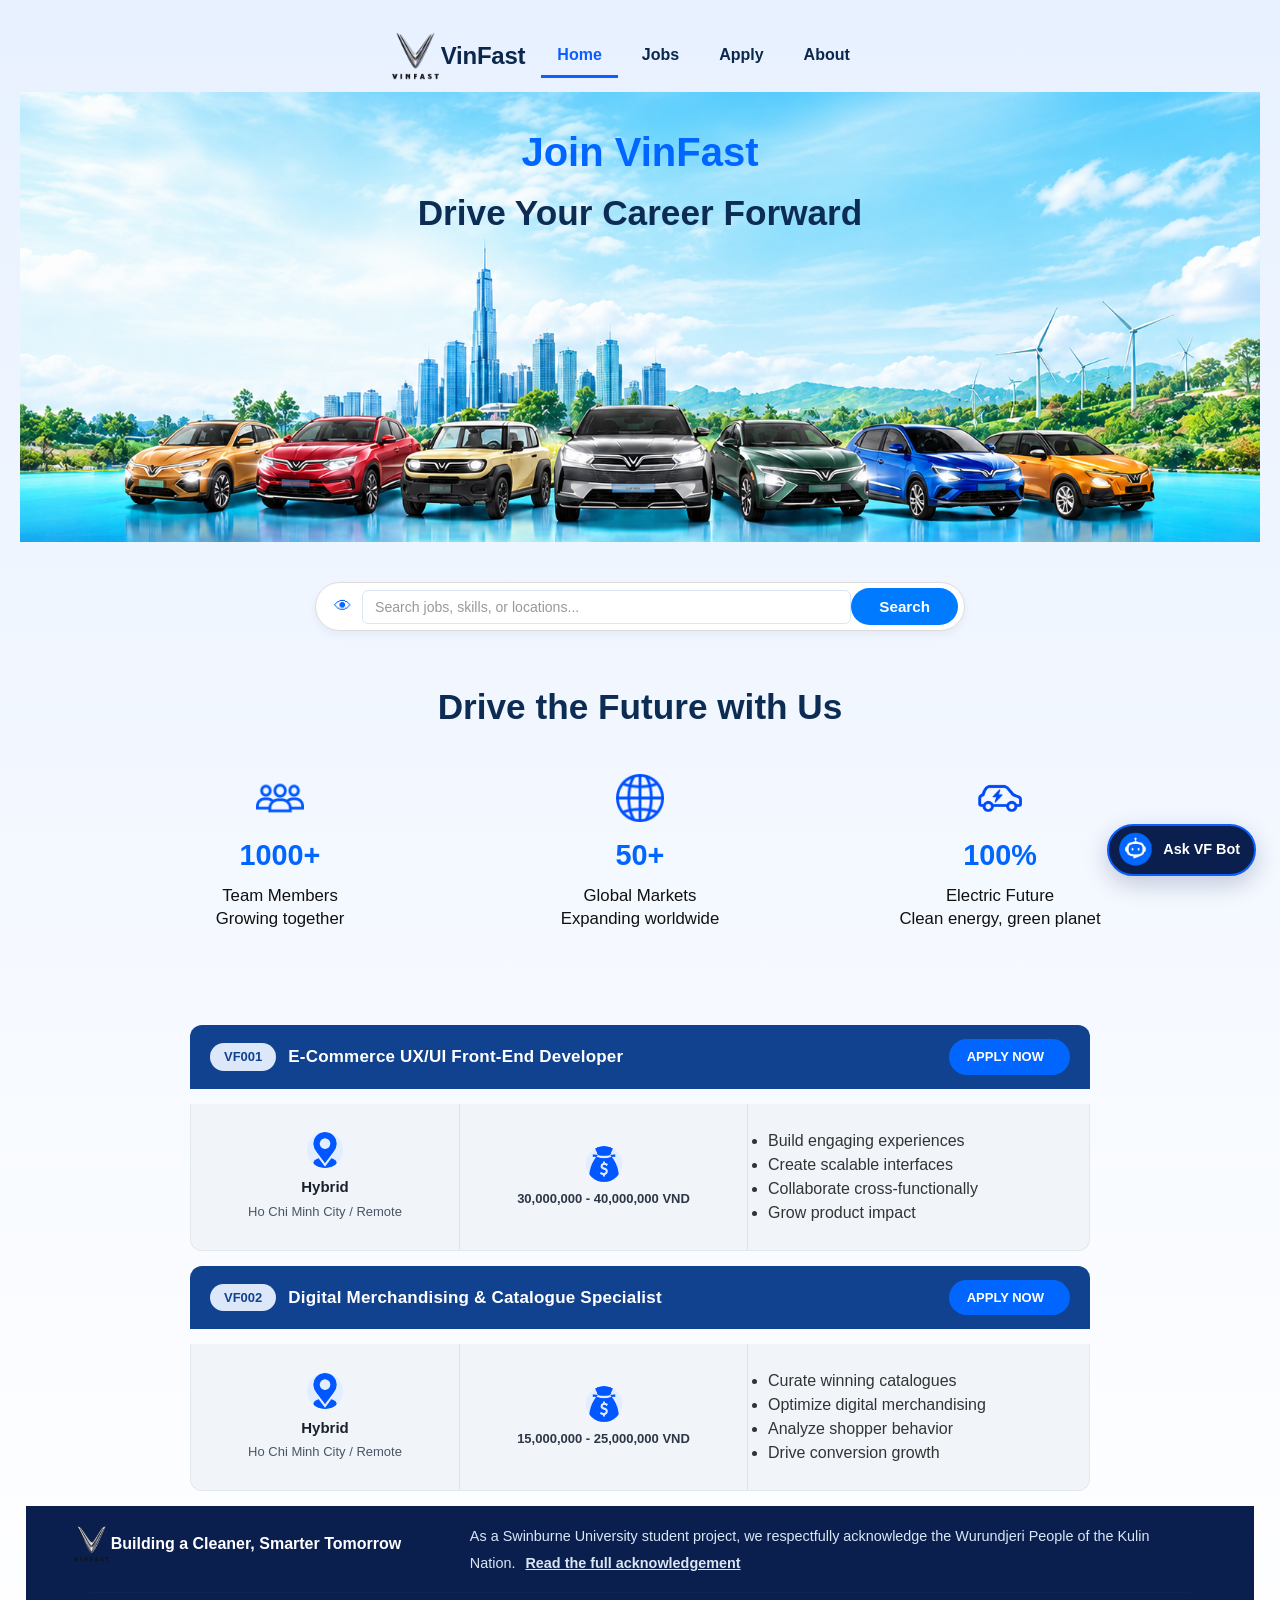
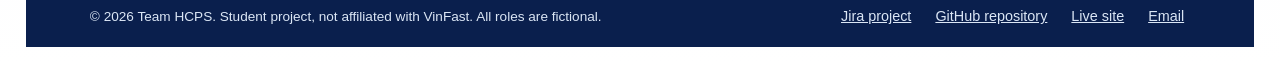
==== commit 6ecca5c1: "Complete updated for Home page" ====
--- a/ASSIGNMENT 1/index.html
+++ b/ASSIGNMENT 1/index.html
@@ -74,7 +74,7 @@
         <div class="stats-grid">
             <!-- Card 1 -->
             <div class="stat-card">
-                <img src="audience.png" alt="Audience Icon" class="stat-icon">
+                <img src="images/Home/audience.png" alt="Audience Icon" class="stat-icon">
                 <h3 class="stat-number">1000+</h3>
                 <p class="stat-description">
                     Team Members<br>
@@ -84,7 +84,7 @@
 
             <!-- Card 2 -->
             <div class="stat-card">
-                <img src="world.png" alt="World Icon" class="stat-icon">
+                <img src="images/Home/world.png" alt="World Icon" class="stat-icon">
                 <h3 class="stat-number">50+</h3>
                 <p class="stat-description">
                     Global Markets <br>
@@ -94,7 +94,7 @@
 
             <!-- Card 3 -->
             <div class="stat-card">
-                <img src="electric_car.png" alt="Electric Car Icon" class="stat-icon">
+                <img src="images/Home/electric_car.png" alt="Electric Car Icon" class="stat-icon">
                 <h3 class="stat-number">100%</h3>
                 <p class="stat-description">
                     Electric Future<br>
@@ -107,7 +107,7 @@
     <!-- Open Positions Section -->
     <table class="job-table">
         <tbody>
-            <!-- ROW 1: Header Công việc 1 -->
+            <!-- ROW 1: Header JOB 1 -->
             <tr class="job-header-row">
                 <td colspan="3">
                     <div class="job-header-content">
@@ -120,23 +120,23 @@
                 </td>
             </tr>
 
-            <!-- ROW 2: Chi tiết Công việc 1 -->
+            <!-- ROW 2: Details JOB 1 -->
             <tr class="job-details-row">
                 <td class="col-location">
                     <div class="info-box">
-                        <i class="fa-solid fa-location-dot icon-blue"></i>
+                        <image class="job-icon" src="images/Home/location.png" alt="Location Icon"></image>
                         <div class="info-title">Hybrid</div>
                         <div class="info-desc">Ho Chi Minh City / Remote</div>
                     </div>
                 </td>
                 <td class="col-salary">
                     <div class="info-box">
-                        <i class="fa-solid fa-bag-shopping icon-blue"></i>
+                        <image class="job-icon" src="images/Home/money-bag.png" alt="Money Bag Icon"></image>
                         <div class="info-desc salary-text">30,000,000 - 40,000,000 VND</div>
                     </div>
                 </td>
                 <td class="col-tasks">
-                    <ul class="task-list">
+                    <ul>
                         <li>Build engaging experiences</li>
                         <li>Create scalable interfaces</li>
                         <li>Collaborate cross-functionally</li>
@@ -145,7 +145,7 @@
                 </td>
             </tr>
 
-            <!-- ROW 3: Header Công việc 2 -->
+            <!-- ROW 3: Header JOB 2 -->
             <tr class="job-header-row">
                 <td colspan="3">
                     <div class="job-header-content">
@@ -158,23 +158,23 @@
                 </td>
             </tr>
 
-            <!-- ROW 4: Chi tiết Công việc 2 -->
+            <!-- ROW 4: Details JOB 2 -->
             <tr class="job-details-row">
                 <td class="col-location">
                     <div class="info-box">
-                        <i class="fa-solid fa-location-dot icon-blue"></i>
+                        <image class="job-icon" src="images/Home/location.png" alt="Location Icon"></image>
                         <div class="info-title">Hybrid</div>
                         <div class="info-desc">Ho Chi Minh City / Remote</div>
                     </div>
                 </td>
                 <td class="col-salary">
                     <div class="info-box">
-                        <i class="fa-solid fa-bag-shopping icon-blue"></i>
+                        <image class="job-icon" src="images/Home/money-bag.png" alt="Money Bag Icon"></image>
                         <div class="info-desc salary-text">15,000,000 - 25,000,000 VND</div>
                     </div>
                 </td>
                 <td class="col-tasks">
-                    <ul class="task-list">
+                    <ul>
                         <li>Curate winning catalogues</li>
                         <li>Optimize digital merchandising</li>
                         <li>Analyze shopper behavior</li>
--- a/ASSIGNMENT 1/CSS/style.css
+++ b/ASSIGNMENT 1/CSS/style.css
@@ -509,7 +509,6 @@
    Code CSS riêng cho index.html
    ========================================== */
 
-/* ================= GLOBAL STYLES ================= */
 * {
     margin: 0;
     padding: 0;
@@ -527,7 +526,7 @@
     padding: 20px;
 }
 
-/* ================= HERO SECTION ================= */
+/* HERO SECTION */
 .hero-section {
     position: relative;
     width: 100%;
@@ -567,7 +566,7 @@
     font-weight: 700;
 }
 
-/* ================= SEARCH SECTION ================= */
+/* SEARCH SECTION */
 .search-section {
     width: 100%;
     display: flex;
@@ -621,7 +620,7 @@
     background-color: #0056b3;
 }
 
-/* ================= STATS SECTION ================= */
+/* STATS SECTION */
 .stats-section {
     width: 100%;
     text-align: center;
@@ -671,7 +670,7 @@
     line-height: 1.35;
 }
 
-/* ================= JOB TABLE SECTION ================= */
+/* JOB TABLE SECTION */
 .job-table {
     width: 100%;
     max-width: 900px;
@@ -765,6 +764,7 @@
 
 .col-tasks {
     width: 38%;
+    padding-left: 30px;
 }
 
 /* Info Box */
@@ -776,7 +776,7 @@
     text-align: center;
 }
 
-.icon-blue {
+.job-icon {
     font-size: 20px;
     color: #0066ff;
     margin-bottom: 8px;
@@ -807,41 +807,737 @@
     color: #2d3748;
 }
 
-/* Task List */
-.task-list {
-    list-style: none;
-    display: flex;
-    flex-direction: column;
-    gap: 10px;
-    padding-left: 10px;
-}
-
-.task-list li {
-    font-size: 13.5px;
-    color: #2d3748;
-    display: flex;
-    align-items: center;
-    gap: 10px;
-}
-
-.icon-task {
-    color: #0066ff;
-    background-color: #e2edff;
-    width: 26px;
-    height: 26px;
-    border-radius: 6px;
-    display: flex;
-    align-items: center;
-    justify-content: center;
-    font-size: 12px;
-    flex-shrink: 0;
-}
-
 
 /* ==========================================
    C. JOB LISTINGS STYLES (Trang Jobs)
    Code CSS riêng cho jobs.html
    ========================================== */
+.page-jobs .hero {
+  padding-top: 40px;
+  padding-bottom: 24px;
+}
+
+.page-jobs .hero__grid {
+  display: grid;
+  grid-template-columns: minmax(0, 1fr) minmax(0, 1.05fr);
+  gap: clamp(24px, 4vw, 56px);
+  align-items: center;
+}
+
+.page-jobs .hero__eyebrow {
+  margin-bottom: 8px;
+  font-size: 0.95rem;
+  font-weight: 700;
+  letter-spacing: 0.03em;
+  color: var(--color-primary-dark);
+}
+
+.page-jobs .hero__title {
+  margin-bottom: 12px;
+  font-size: clamp(2.5rem, 6vw, 4rem);
+  font-weight: 800;
+  line-height: 1.05;
+  letter-spacing: -0.02em;
+  color: var(--color-navy);
+}
+
+.page-jobs .hero__subtitle {
+  margin-bottom: 12px;
+  font-size: clamp(1.25rem, 2.4vw, 1.75rem);
+  font-weight: 700;
+  line-height: 1.2;
+  color: var(--color-navy);
+}
+
+.page-jobs .hero__text {
+  max-width: 52ch;
+  margin-bottom: 20px;
+  font-size: 1.05rem;
+}
+
+.page-jobs .hero__deadline {
+  display: inline-flex;
+  align-items: center;
+  min-height: 48px;
+  margin-bottom: 0;
+  padding: 10px 20px;
+  background-color: var(--color-primary);
+  color: var(--color-surface);
+  border-radius: 10px;
+  font-weight: 700;
+}
+
+.page-jobs .hero-slider {
+  position: relative;
+  border-radius: 14px;
+  overflow: hidden;
+  border: 1px solid var(--color-border);
+  box-shadow: 0 10px 30px rgba(10, 31, 77, 0.15);
+  background-color: var(--color-navy);
+}
+
+/* Hide radio inputs visually while keeping them accessible */
+.page-jobs .hero-slider__radio {
+  position: absolute;
+  width: 1px;
+  height: 1px;
+  margin: 0;
+  padding: 0;
+  opacity: 0;
+  pointer-events: none;
+}
+
+.page-jobs .hero-slider__viewport {
+  overflow: hidden;
+  width: 100%;
+}
+
+/* Horizontal flex track holding all 9 slides side by side */
+.page-jobs .hero-slider__track {
+  display: flex;
+  margin: 0;
+  padding: 0;
+  list-style: none;
+  transition: transform 0.45s ease-in-out;
+}
+
+.page-jobs .hero-slider__slide {
+  flex: 0 0 100%;
+  width: 100%;
+}
+
+.page-jobs .hero-slider__slide img {
+  width: 100%;
+  aspect-ratio: 16 / 9;
+  object-fit: cover;
+  display: block;
+}
+
+/* Shift track to match checked radio button (Slides 1 to 9) */
+.page-jobs #hero-s1:checked ~ .hero-slider__viewport .hero-slider__track { transform: translateX(0%); }
+.page-jobs #hero-s2:checked ~ .hero-slider__viewport .hero-slider__track { transform: translateX(-100%); }
+.page-jobs #hero-s3:checked ~ .hero-slider__viewport .hero-slider__track { transform: translateX(-200%); }
+.page-jobs #hero-s4:checked ~ .hero-slider__viewport .hero-slider__track { transform: translateX(-300%); }
+.page-jobs #hero-s5:checked ~ .hero-slider__viewport .hero-slider__track { transform: translateX(-400%); }
+.page-jobs #hero-s6:checked ~ .hero-slider__viewport .hero-slider__track { transform: translateX(-500%); }
+.page-jobs #hero-s7:checked ~ .hero-slider__viewport .hero-slider__track { transform: translateX(-600%); }
+.page-jobs #hero-s8:checked ~ .hero-slider__viewport .hero-slider__track { transform: translateX(-700%); }
+.page-jobs #hero-s9:checked ~ .hero-slider__viewport .hero-slider__track { transform: translateX(-800%); }
+
+/* Previous / Next arrow pairs: show only the pair for the active slide */
+.page-jobs .hero-slider__nav {
+  display: none;
+  position: absolute;
+  top: 50%;
+  left: 12px;
+  right: 12px;
+  transform: translateY(-50%);
+  justify-content: space-between;
+  pointer-events: none;
+  z-index: 2;
+}
+
+.page-jobs #hero-s1:checked ~ .hero-slider__arrows .hero-slider__nav--1,
+.page-jobs #hero-s2:checked ~ .hero-slider__arrows .hero-slider__nav--2,
+.page-jobs #hero-s3:checked ~ .hero-slider__arrows .hero-slider__nav--3,
+.page-jobs #hero-s4:checked ~ .hero-slider__arrows .hero-slider__nav--4,
+.page-jobs #hero-s5:checked ~ .hero-slider__arrows .hero-slider__nav--5,
+.page-jobs #hero-s6:checked ~ .hero-slider__arrows .hero-slider__nav--6,
+.page-jobs #hero-s7:checked ~ .hero-slider__arrows .hero-slider__nav--7,
+.page-jobs #hero-s8:checked ~ .hero-slider__arrows .hero-slider__nav--8,
+.page-jobs #hero-s9:checked ~ .hero-slider__arrows .hero-slider__nav--9 {
+  display: flex;
+}
+
+/* 44x44px clickable Previous / Next buttons */
+.page-jobs .hero-slider__btn {
+  pointer-events: auto;
+  display: inline-flex;
+  align-items: center;
+  justify-content: center;
+  width: 44px;
+  height: 44px;
+  background-color: rgba(10, 31, 77, 0.72);
+  color: var(--color-surface);
+  border: 2px solid rgba(255, 255, 255, 0.8);
+  border-radius: 50%;
+  font-size: 1.15rem;
+  font-weight: 700;
+  cursor: pointer;
+  user-select: none;
+  transition: background-color 0.15s ease, transform 0.15s ease;
+}
+
+.page-jobs .hero-slider__btn:hover {
+  background-color: var(--color-primary);
+  transform: scale(1.06);
+}
+
+/* Bottom indicator dots */
+.page-jobs .hero-slider__dots {
+  position: absolute;
+  bottom: 12px;
+  left: 50%;
+  transform: translateX(-50%);
+  display: flex;
+  gap: 8px;
+  padding: 6px 12px;
+  background-color: rgba(10, 31, 77, 0.6);
+  border-radius: 999px;
+  z-index: 2;
+}
+
+.page-jobs .hero-slider__dot {
+  width: 10px;
+  height: 10px;
+  border-radius: 50%;
+  background-color: rgba(255, 255, 255, 0.45);
+  border: 1px solid var(--color-surface);
+  cursor: pointer;
+  transition: background-color 0.15s ease, transform 0.15s ease;
+}
+
+.page-jobs .hero-slider__dot:hover {
+  background-color: var(--color-surface);
+}
+
+/* Highlight active slide dot */
+.page-jobs #hero-s1:checked ~ .hero-slider__dots label:nth-child(1),
+.page-jobs #hero-s2:checked ~ .hero-slider__dots label:nth-child(2),
+.page-jobs #hero-s3:checked ~ .hero-slider__dots label:nth-child(3),
+.page-jobs #hero-s4:checked ~ .hero-slider__dots label:nth-child(4),
+.page-jobs #hero-s5:checked ~ .hero-slider__dots label:nth-child(5),
+.page-jobs #hero-s6:checked ~ .hero-slider__dots label:nth-child(6),
+.page-jobs #hero-s7:checked ~ .hero-slider__dots label:nth-child(7),
+.page-jobs #hero-s8:checked ~ .hero-slider__dots label:nth-child(8),
+.page-jobs #hero-s9:checked ~ .hero-slider__dots label:nth-child(9) {
+  background-color: var(--color-primary);
+  transform: scale(1.25);
+}
+
+/* ---- C.2 Overview: panels, jump pills and the floated aside ---- */
+/* New block formatting context (flow-root) clears the right-floated scam warning aside */
+/* Trim global 56px bottom padding on Jobs main so footer sits closer */
+.page-jobs main {
+  padding-bottom: 20px;
+}
+
+.page-jobs .overview {
+  display: flow-root;
+  padding-top: 8px;
+  padding-bottom: 0;
+}
+
+/* Brief requirement: aside floated right, 25% width, with margin, padding and border */
+.page-jobs .scam-aside {
+  float: right;
+  width: 25%;
+  margin: 0 0 0 24px;
+  padding: 26px;
+  background-color: var(--color-warn-bg);
+  border: 2px solid var(--color-warn-border);
+  border-radius: 14px;
+  box-sizing: border-box;
+}
+
+.page-jobs .scam-aside__icon {
+  display: inline-flex;
+  align-items: center;
+  justify-content: center;
+  width: 44px;
+  height: 44px;
+  margin-bottom: 12px;
+  background-color: var(--color-warn-icon);
+  color: var(--color-warn-text);
+  border-radius: 50%;
+  font-size: 1.4rem;
+  font-weight: 800;
+}
+
+.page-jobs .scam-aside h2 {
+  margin-bottom: 8px;
+  font-size: 1.25rem;
+  line-height: 1.25;
+  color: var(--color-navy);
+}
+
+.page-jobs .scam-aside p,
+.page-jobs .scam-aside ul {
+  font-size: 0.95rem;
+}
+
+.page-jobs .scam-aside ul {
+  margin-bottom: 0;
+  padding-left: 20px;
+}
+
+.page-jobs .scam-aside li + li {
+  margin-top: 8px;
+}
+
+/* Panels sit beside the float: flow-root makes them fill the remaining width */
+.page-jobs .panel {
+  display: flow-root;
+  padding: 24px 28px;
+  background-color: var(--color-surface);
+  border: 1px solid var(--color-border);
+  border-radius: 14px;
+  box-shadow: 0 2px 10px rgba(10, 31, 77, 0.06);
+}
+
+.page-jobs .panel + .panel {
+  margin-top: 16px;
+}
+
+.page-jobs .panel h2 {
+  margin-bottom: 8px;
+  font-size: 1.5rem;
+  color: var(--color-navy);
+}
+
+.page-jobs .panel p:last-child {
+  margin-bottom: 0;
+}
+
+.page-jobs .panel__label {
+  margin-bottom: 12px;
+  font-weight: 700;
+  color: var(--color-navy);
+}
+
+/* Flex row of pill triggers that open the CSS-only role modal panels */
+.page-jobs .pill-list {
+  display: flex;
+  flex-wrap: wrap;
+  gap: 12px;
+  list-style: none;
+  margin: 0;
+  padding: 0;
+}
+
+.page-jobs .pill {
+  display: inline-flex;
+  align-items: center;
+  min-height: 44px;
+  padding: 8px 18px;
+  background-color: var(--color-surface);
+  color: var(--color-primary-dark);
+  border: 2px solid var(--color-primary);
+  border-radius: 999px;
+  font-weight: 700;
+  text-decoration: none;
+  transition: background-color 0.15s ease, color 0.15s ease;
+}
+
+.page-jobs .pill[href^="#"]:hover {
+  background-color: var(--color-primary);
+  color: var(--color-surface);
+}
+
+/* ---- C.3 How to apply (steps + CTA aligned in one balanced row) ---- */
+.page-jobs .panel.how-to {
+  padding: 18px 24px;
+  background-color: var(--color-navy);
+  border-color: var(--color-navy);
+  color: var(--color-surface);
+}
+
+.page-jobs .how-to h2 {
+  margin-bottom: 12px;
+  font-size: 1.35rem;
+  color: var(--color-surface);
+}
+
+.page-jobs .how-to__body {
+  display: grid;
+  grid-template-columns: 1fr auto;
+  gap: 20px;
+  align-items: center;
+}
+
+.page-jobs .how-to ol {
+  display: grid;
+  grid-template-columns: repeat(3, minmax(0, 1fr));
+  gap: 14px;
+  margin: 0;
+  padding: 0;
+  list-style: none;
+  counter-reset: step;
+}
+
+.page-jobs .how-to li {
+  display: flex;
+  align-items: flex-start;
+  gap: 10px;
+  font-size: 0.9rem;
+  line-height: 1.35;
+  counter-increment: step;
+}
+
+.page-jobs .how-to li::before {
+  content: counter(step);
+  display: inline-flex;
+  align-items: center;
+  justify-content: center;
+  flex: 0 0 26px;
+  height: 26px;
+  background-color: var(--color-primary);
+  color: var(--color-surface);
+  border-radius: 6px;
+  font-size: 0.85rem;
+  font-weight: 700;
+}
+
+.page-jobs .how-to__cta {
+  white-space: nowrap;
+  padding: 10px 18px;
+  font-size: 0.9rem;
+  box-shadow: 0 4px 14px rgba(11, 95, 255, 0.35);
+}
+
+/* ---- C.4 Role pop-ups (CSS-only, opened with :target) ---- */
+/* Hidden fixed overlay by default; becomes visible when its ID matches the URL hash */
+.page-jobs .role-modal {
+  display: none;
+  position: fixed;
+  inset: 0;
+  z-index: 100;
+  overflow: hidden;
+  padding: 24px 16px;
+  background-color: rgba(10, 31, 77, 0.6);
+}
+
+/* Reveal the targeted role modal without JavaScript */
+.page-jobs .role-modal:target {
+  display: block;
+}
+
+/* Lock page scroll while a role panel is open */
+html:has(.role-modal:target) {
+  overflow: hidden;
+}
+
+/* Clicking the dimmed area closes the panel and returns to #role-links */
+.page-jobs .role-modal__backdrop {
+  position: fixed;
+  inset: 0;
+  z-index: 0;
+}
+
+/* Foreground modal dialog container sitting above the clickable backdrop */
+.page-jobs .role-modal__sheet {
+  position: relative;
+  z-index: 1;
+  max-width: 960px;
+  max-height: calc(100vh - 48px);
+  overflow-y: auto;
+  margin: 0 auto;
+  padding-bottom: 4px;
+  background-color: var(--color-surface);
+  border-radius: 16px;
+  box-shadow: 0 24px 60px rgba(10, 31, 77, 0.35);
+}
+
+/* Subtle entrance animation when opening or switching a role modal */
+.page-jobs .role-modal:target .role-modal__sheet {
+  animation: sheet-in 0.25s ease-out;
+}
+
+@keyframes sheet-in {
+  from {
+    opacity: 0;
+    transform: translateY(16px);
+  }
+  to {
+    opacity: 1;
+    transform: translateY(0);
+  }
+}
+
+/* Apply horizontal margin to all direct children of the sheet except the full-bleed sticky tab bar */
+.page-jobs .role-modal__sheet > :not(.role-tabs) {
+  margin-left: clamp(16px, 3vw, 32px);
+  margin-right: clamp(16px, 3vw, 32px);
+}
+
+/* Universal adjacent sibling selector (* + *) adding vertical spacing between sheet sections */
+.page-jobs .role-modal__sheet > * + * {
+  margin-top: 20px;
+}
+
+/* Sticky tab bar: switch role without closing the panel */
+.page-jobs .role-tabs {
+  position: sticky;
+  top: 0;
+  z-index: 2;
+  display: flex;
+  flex-wrap: wrap;
+  align-items: center;
+  justify-content: space-between;
+  gap: 12px;
+  padding: 12px 20px;
+  background-color: var(--color-surface);
+  border-bottom: 1px solid var(--color-border);
+  border-radius: 16px 16px 0 0;
+}
+
+.page-jobs .role-tabs ul {
+  display: flex;
+  flex-wrap: wrap;
+  gap: 8px;
+  margin: 0;
+  padding: 0;
+  list-style: none;
+}
+
+.page-jobs .role-tabs a {
+  display: inline-flex;
+  align-items: center;
+  min-height: 44px;
+  padding: 8px 16px;
+  color: var(--color-primary-dark);
+  border: 2px solid var(--color-border);
+  border-radius: 999px;
+  font-weight: 700;
+  text-decoration: none;
+}
+
+.page-jobs .role-tabs a:hover {
+  border-color: var(--color-primary);
+}
+
+/* Highlight the currently active role tab inside the modal */
+.page-jobs .role-tabs a[aria-current="true"] {
+  background-color: var(--color-primary);
+  border-color: var(--color-primary);
+  color: var(--color-surface);
+}
+
+/* Visible Close link returning focus to #role-links (replaces JS Esc key handler) */
+.page-jobs .role-modal__close {
+  display: inline-flex;
+  align-items: center;
+  min-height: 44px;
+  padding: 8px 16px;
+  color: var(--color-navy);
+  font-weight: 700;
+  text-decoration: underline;
+  border-radius: 8px;
+}
+
+/* Role header: department heading, summary text, role title, reference chip, and CTA */
+.page-jobs .role-modal__head h2 {
+  margin-top: 8px;
+  margin-bottom: 4px;
+  font-size: 1.4rem;
+  color: var(--color-navy);
+}
+
+.page-jobs .dept-text {
+  margin-bottom: 16px;
+  color: var(--color-muted);
+}
+
+.page-jobs .role-modal__title-row {
+  display: flex;
+  flex-wrap: wrap;
+  align-items: center;
+  justify-content: space-between;
+  gap: 12px;
+}
+
+.page-jobs .role-modal__title-row h3 {
+  flex: 1 1 320px;
+  margin: 0;
+  font-size: 1.75rem;
+  line-height: 1.2;
+  color: var(--color-navy);
+}
+
+/* Five-column definition list grid displaying key role metadata */
+.page-jobs .role-meta {
+  display: grid;
+  grid-template-columns: repeat(5, minmax(0, 1fr));
+  gap: 16px;
+  margin-bottom: 0;
+  padding: 16px 20px;
+  background-color: var(--color-bg);
+  border-radius: 12px;
+}
+
+.page-jobs .role-meta dt {
+  margin-bottom: 2px;
+  font-size: 0.85rem;
+  font-weight: 700;
+  color: var(--color-muted);
+}
+
+.page-jobs .role-meta dd {
+  margin: 0;
+  font-size: 0.95rem;
+  color: var(--color-navy);
+}
+
+/* Two-column CSS Grid holding the role detail blocks */
+.page-jobs .role-grid {
+  display: grid;
+  grid-template-columns: repeat(2, minmax(0, 1fr));
+  gap: 16px;
+}
+
+.page-jobs .block {
+  padding: 20px 22px;
+  background-color: var(--color-block);
+  border: 1px solid var(--color-border);
+  border-radius: 12px;
+}
+
+/* Modifier class spanning a block across both grid columns */
+.page-jobs .block--wide {
+  grid-column: 1 / -1;
+}
+
+.page-jobs .block h4 {
+  margin-bottom: 0;
+  font-size: 1.2rem;
+  color: var(--color-navy);
+}
+
+.page-jobs .block__context {
+  margin-bottom: 12px;
+  font-size: 0.9rem;
+  color: var(--color-muted);
+}
+
+.page-jobs .block ul,
+.page-jobs .block ol {
+  margin-bottom: 0;
+  padding-left: 22px;
+}
+
+.page-jobs .block li + li {
+  margin-top: 6px;
+}
+
+/* Style list numbers and bullets inside role blocks in dark primary blue */
+.page-jobs .block li::marker {
+  font-weight: 700;
+  color: var(--color-primary-dark);
+}
+
+.page-jobs .block p:last-child {
+  margin-bottom: 0;
+}
+
+/* Two-column sub-grid for 30/60/90-day performance goal tiles */
+.page-jobs .goal-list {
+  display: grid;
+  grid-template-columns: repeat(2, minmax(0, 1fr));
+  gap: 12px;
+  margin: 0;
+  padding: 0;
+  list-style: none;
+}
+
+.page-jobs .goal {
+  padding: 14px 16px;
+  background-color: var(--color-surface);
+  border: 1px solid var(--color-border);
+  border-radius: 10px;
+}
+
+.page-jobs .goal__label {
+  margin-bottom: 4px;
+  font-size: 0.9rem;
+  font-weight: 700;
+  color: var(--color-primary-dark);
+}
+
+.page-jobs .goal p:last-child {
+  margin-bottom: 0;
+}
+
+/* See more: native <details>, no JavaScript */
+.page-jobs .see-more {
+  background-color: var(--color-surface);
+  border: 1px solid var(--color-border);
+  border-radius: 12px;
+}
+
+.page-jobs .see-more > summary {
+  display: flex;
+  align-items: center;
+  justify-content: space-between;
+  min-height: 48px;
+  padding: 10px 20px;
+  color: var(--color-primary-dark);
+  font-weight: 700;
+  cursor: pointer;
+  list-style: none;
+  border-radius: 12px;
+}
+
+.page-jobs .see-more > summary::-webkit-details-marker {
+  display: none;
+}
+
+/* Pure CSS chevron indicator built with rotated right and bottom borders */
+.page-jobs .see-more > summary::after {
+  content: "";
+  width: 10px;
+  height: 10px;
+  margin-left: 12px;
+  border-right: 3px solid currentColor;
+  border-bottom: 3px solid currentColor;
+  transform: rotate(45deg);
+  transition: transform 0.2s ease;
+}
+
+.page-jobs .see-more[open] > summary {
+  border-bottom: 1px solid var(--color-border);
+  border-radius: 12px 12px 0 0;
+}
+
+/* Flip chevron upward when <details> is expanded */
+.page-jobs .see-more[open] > summary::after {
+  transform: rotate(-135deg);
+}
+
+.page-jobs .see-more .role-grid {
+  padding: 16px;
+}
+
+/* Bottom navy call-to-action strip inside each role modal sheet */
+.page-jobs .role-modal__footer {
+  display: flex;
+  flex-wrap: wrap;
+  align-items: center;
+  justify-content: space-between;
+  gap: 16px;
+  margin-bottom: 28px;
+  padding: 20px 24px;
+  background-color: var(--color-navy);
+  color: var(--color-surface);
+  border-radius: 12px;
+}
+
+.page-jobs .role-modal__footer p {
+  margin: 0;
+}
+
+.page-jobs .role-modal__footer strong {
+  display: block;
+  font-size: 1.15rem;
+}
+
+.page-jobs .role-modal__footer .btn {
+  background-color: var(--color-surface);
+  color: var(--color-navy);
+}
+
+.page-jobs .role-modal__footer .btn:hover {
+  background-color: var(--color-chip);
+}
 
 
 /* ==========================================
@@ -2047,6 +2743,157 @@
    F. MEDIA QUERIES (RESPONSIVE MOBILE)
    Chứa code co giãn màn hình cho tất cả các trang
    ========================================== */
+@media (max-width: 1100px) {
+  .page-jobs .role-meta {
+    grid-template-columns: repeat(3, minmax(0, 1fr));
+  }
+}
+
+/* Tablet breakpoint: stack hero, un-float scam aside, and collapse multi-column grids */
+@media (max-width: 900px) {
+  .page-jobs .hero__grid {
+    grid-template-columns: 1fr;
+  }
+
+  /* Aside un-floats and drops below the panels and CTA button */
+  .page-jobs .overview {
+    display: flex;
+    flex-direction: column;
+    gap: 16px;
+  }
+
+  .page-jobs .scam-aside {
+    order: 5;
+    float: none;
+    width: auto;
+    margin: 0;
+  }
+
+  .page-jobs .panel + .panel,
+  .page-jobs .how-to-actions {
+    margin-top: 0;
+  }
+
+  .page-jobs .how-to ol,
+  .page-jobs .role-grid,
+  .page-jobs .goal-list {
+    grid-template-columns: 1fr;
+  }
+
+  .page-jobs .role-meta {
+    grid-template-columns: repeat(2, minmax(0, 1fr));
+  }
+}
+
+/* Mobile breakpoint: single-column metadata, full-width buttons, and full-screen modal sheet */
+@media (max-width: 600px) {
+  .page-jobs .role-meta {
+    grid-template-columns: 1fr;
+  }
+
+  .page-jobs .btn,
+  .page-jobs .role-modal__footer .btn {
+    width: 100%;
+  }
+
+  .page-jobs .panel.how-to {
+    padding: 18px 16px;
+  }
+
+  /* Pop-up becomes a full-screen sheet on phones */
+  .page-jobs .role-modal {
+    padding: 0;
+  }
+
+.page-jobs .role-modal__sheet {
+    max-height: 100vh;
+    min-height: 100vh;
+    border-radius: 0;
+  }
+
+  .page-jobs .role-tabs {
+    border-radius: 0;
+  }
+}
+
+/* ---- F.2 Accessibility, Reduced Motion, and Print ---- */
+
+/* High-visibility 3px keyboard focus ring with 2px offset across all interactive elements */
+:focus-visible {
+  outline: 3px solid var(--color-primary);
+  outline-offset: 2px;
+}
+
+/* Show focus outline on the hero slideshow when keyboard navigating radio inputs */
+.page-jobs .hero-slider:has(.hero-slider__radio:focus-visible) {
+  outline: 3px solid var(--color-primary);
+  outline-offset: 2px;
+}
+
+/* Switch focus ring to white on dark navy surfaces to preserve contrast */
+.site-footer :focus-visible,
+.page-jobs .how-to :focus-visible,
+.page-jobs .role-modal__footer :focus-visible {
+  outline-color: var(--color-surface);
+}
+
+/* Respect user OS preference for reduced motion by disabling smooth scroll and animations */
+@media (prefers-reduced-motion: reduce) {
+  html {
+    scroll-behavior: auto;
+  }
+
+  .page-jobs .role-modal:target .role-modal__sheet {
+    animation: none;
+  }
+
+  .site-nav a,
+  .btn,
+  .page-jobs .pill,
+  .page-jobs .hero-slider__track,
+  .page-jobs .hero-slider__btn,
+  .page-jobs .hero-slider__dot,
+  .page-jobs .see-more > summary::after {
+    transition: none;
+  }
+}
+
+/* Print stylesheet: hide interactive chrome and expand all role panels inline for paper output */
+@media print {
+  .site-bot,
+  .skip-link,
+  .page-jobs .hero-slider__arrows,
+  .page-jobs .hero-slider__dots,
+  .page-jobs .role-tabs,
+  .page-jobs .role-modal__backdrop {
+    display: none;
+  }
+
+  html {
+    background: none;
+  }
+
+  /* Print every role in full instead of hiding it behind a pop-up */
+  .page-jobs .role-modal {
+    display: block;
+    position: static;
+    padding: 0;
+    margin-top: 24px;
+    background: none;
+    overflow: visible;
+  }
+
+  .page-jobs .role-modal__sheet {
+    max-width: none;
+    box-shadow: none;
+    border: 1px solid #000000;
+  }
+
+  .page-jobs .scam-aside {
+    float: none;
+    width: auto;
+    margin: 0 0 16px 0;
+  }
 @media (max-width: 1024px) {
 
     .team-grid,
@@ -2086,4 +2933,5 @@
         background-color: var(--color-primary);
         color: var(--color-surface);
     }
+}
 }
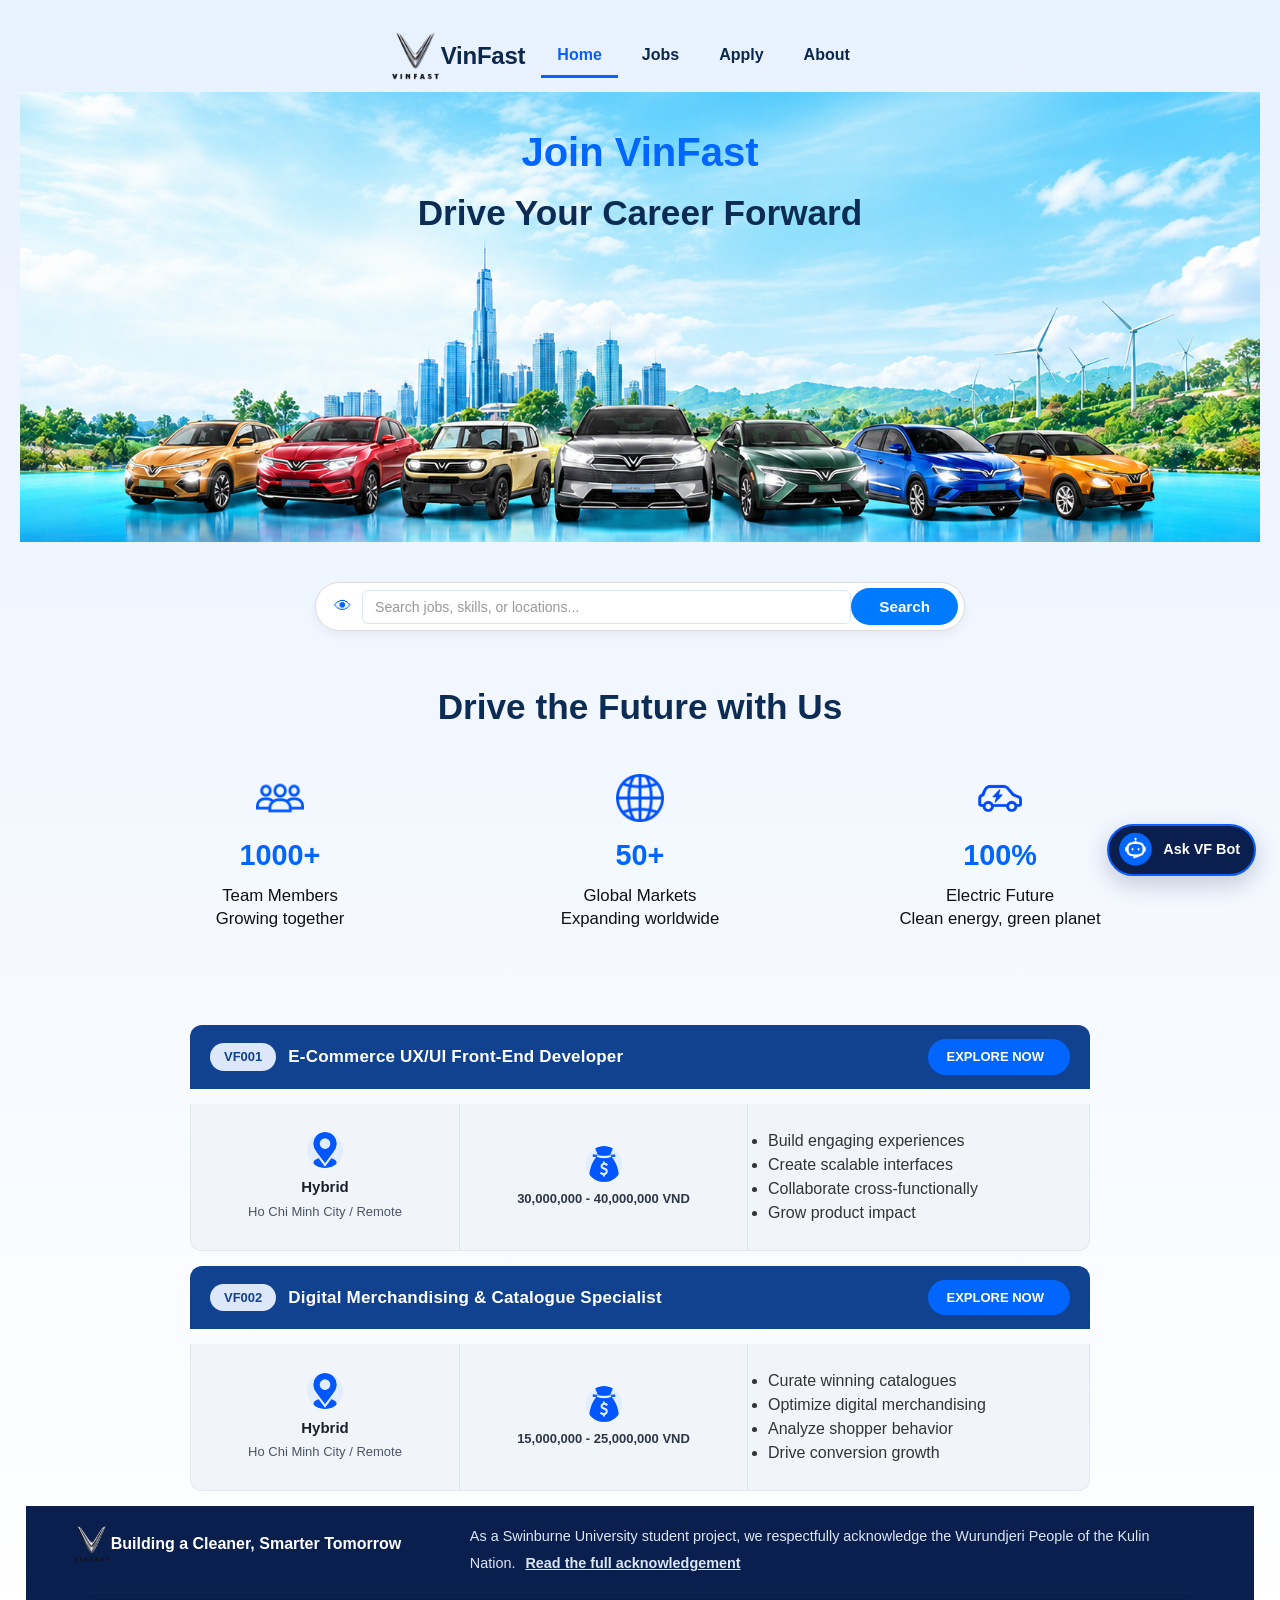
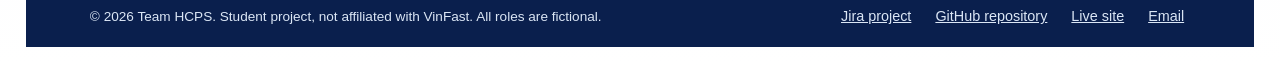
==== commit 25e6834d: "Update" ====
--- a/ASSIGNMENT 1/index.html
+++ b/ASSIGNMENT 1/index.html
@@ -115,7 +115,7 @@
                             <span class="badge">VF001</span>
                             <span class="job-title">E-Commerce UX/UI Front-End Developer</span>
                         </div>
-                        <a href="#" class="btn-apply">APPLY NOW <i class="fa-solid fa-arrow-right"></i></a>
+                        <a href="Job.html" class="btn-apply">EXPLORE NOW <i class="fa-solid fa-arrow-right"></i></a>
                     </div>
                 </td>
             </tr>
@@ -153,7 +153,7 @@
                             <span class="badge">VF002</span>
                             <span class="job-title">Digital Merchandising & Catalogue Specialist</span>
                         </div>
-                        <a href="#" class="btn-apply">APPLY NOW <i class="fa-solid fa-arrow-right"></i></a>
+                        <a href="Job.html" class="btn-apply">EXPLORE NOW <i class="fa-solid fa-arrow-right"></i></a>
                     </div>
                 </td>
             </tr>
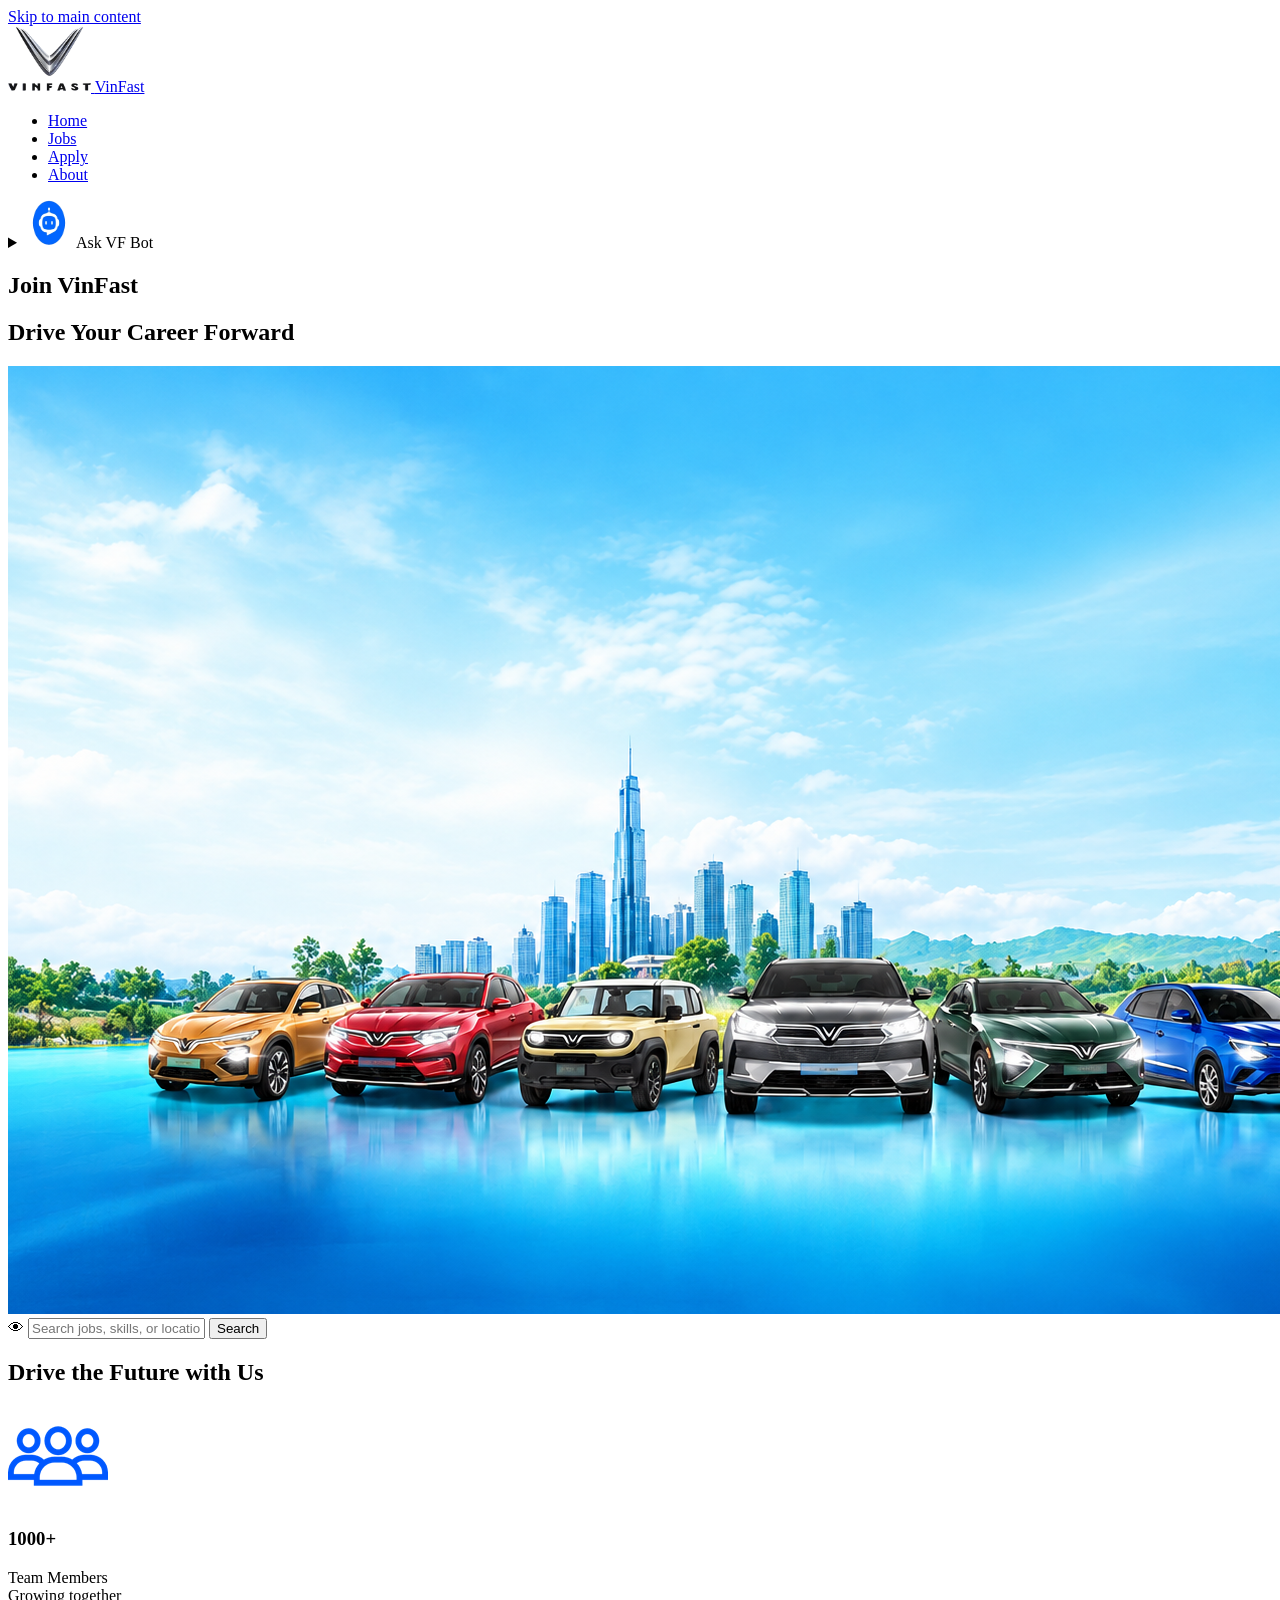
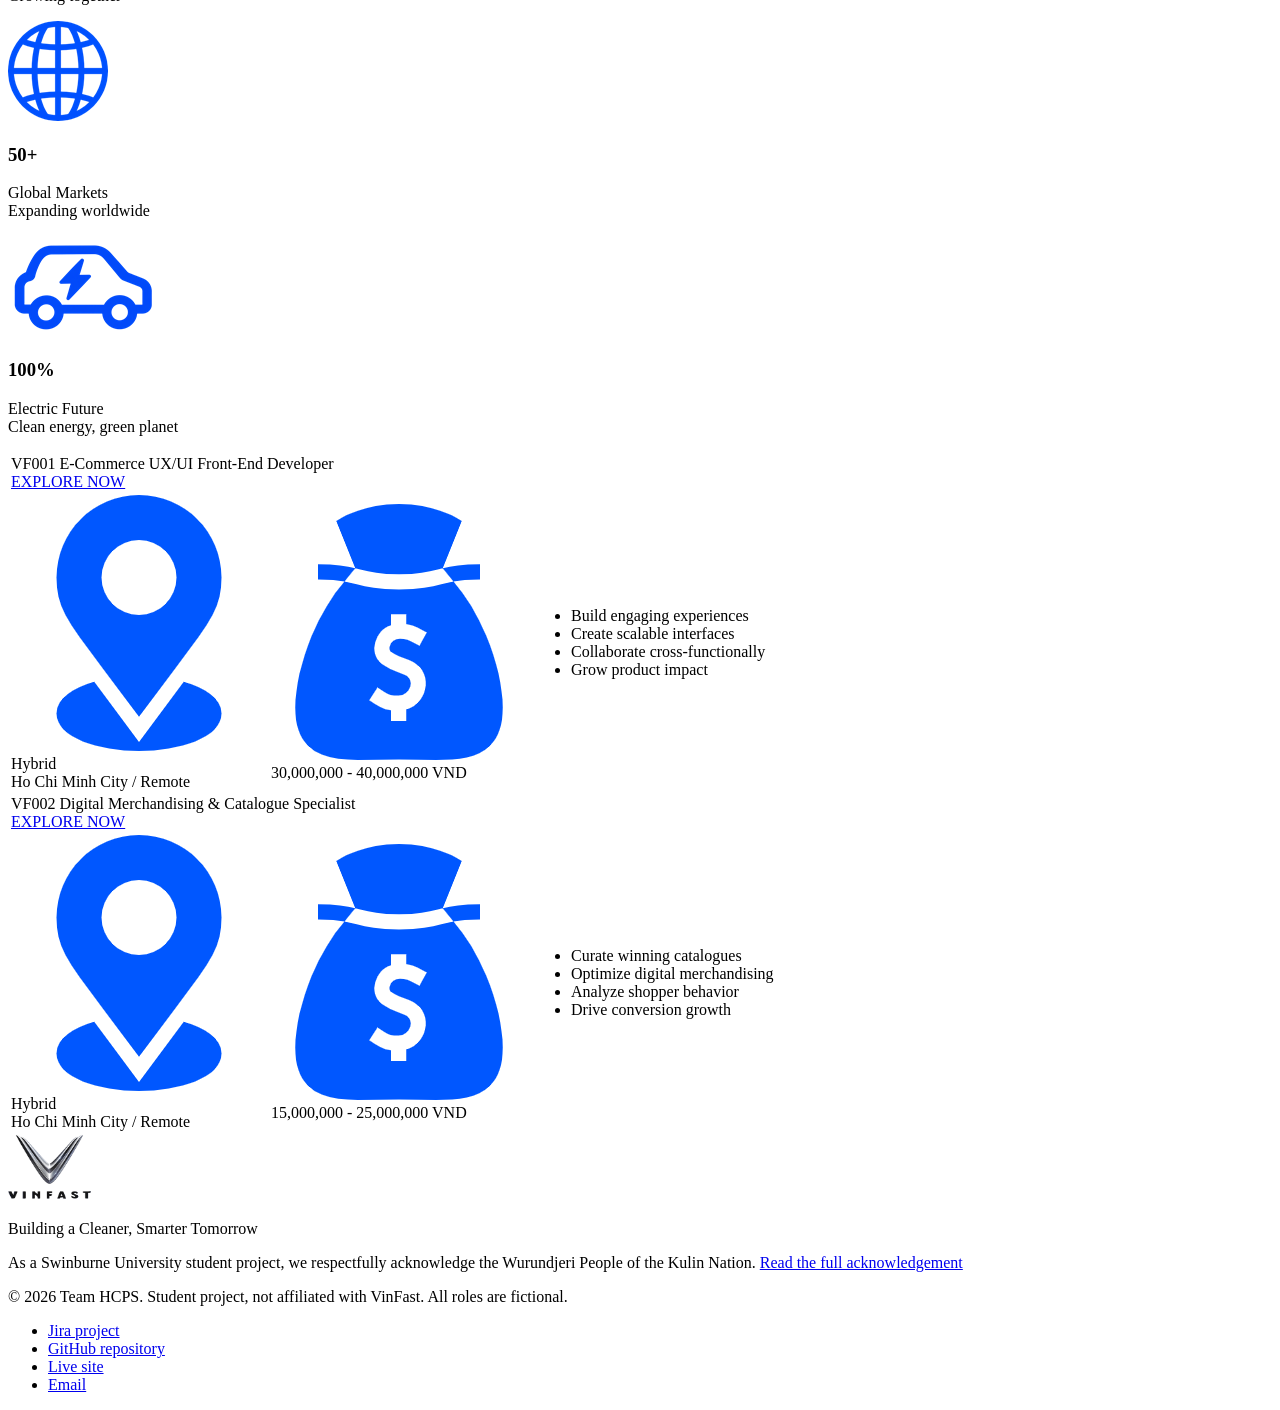
==== commit df6d9309: "Update uppercase to lowercase" ====
--- a/ASSIGNMENT 1/index.html
+++ b/ASSIGNMENT 1/index.html
@@ -6,7 +6,7 @@
   <meta name="description" content="Explore careers and opportunities at VinFast.">
   <meta name="author" content="Nguyen Nhat Thanh">
   <title>Careers at VinFast</title>
-  <link rel="stylesheet" href="CSS/style.css">
+  <link rel="stylesheet" href="css/style.css">
 </head>
 <body>
 
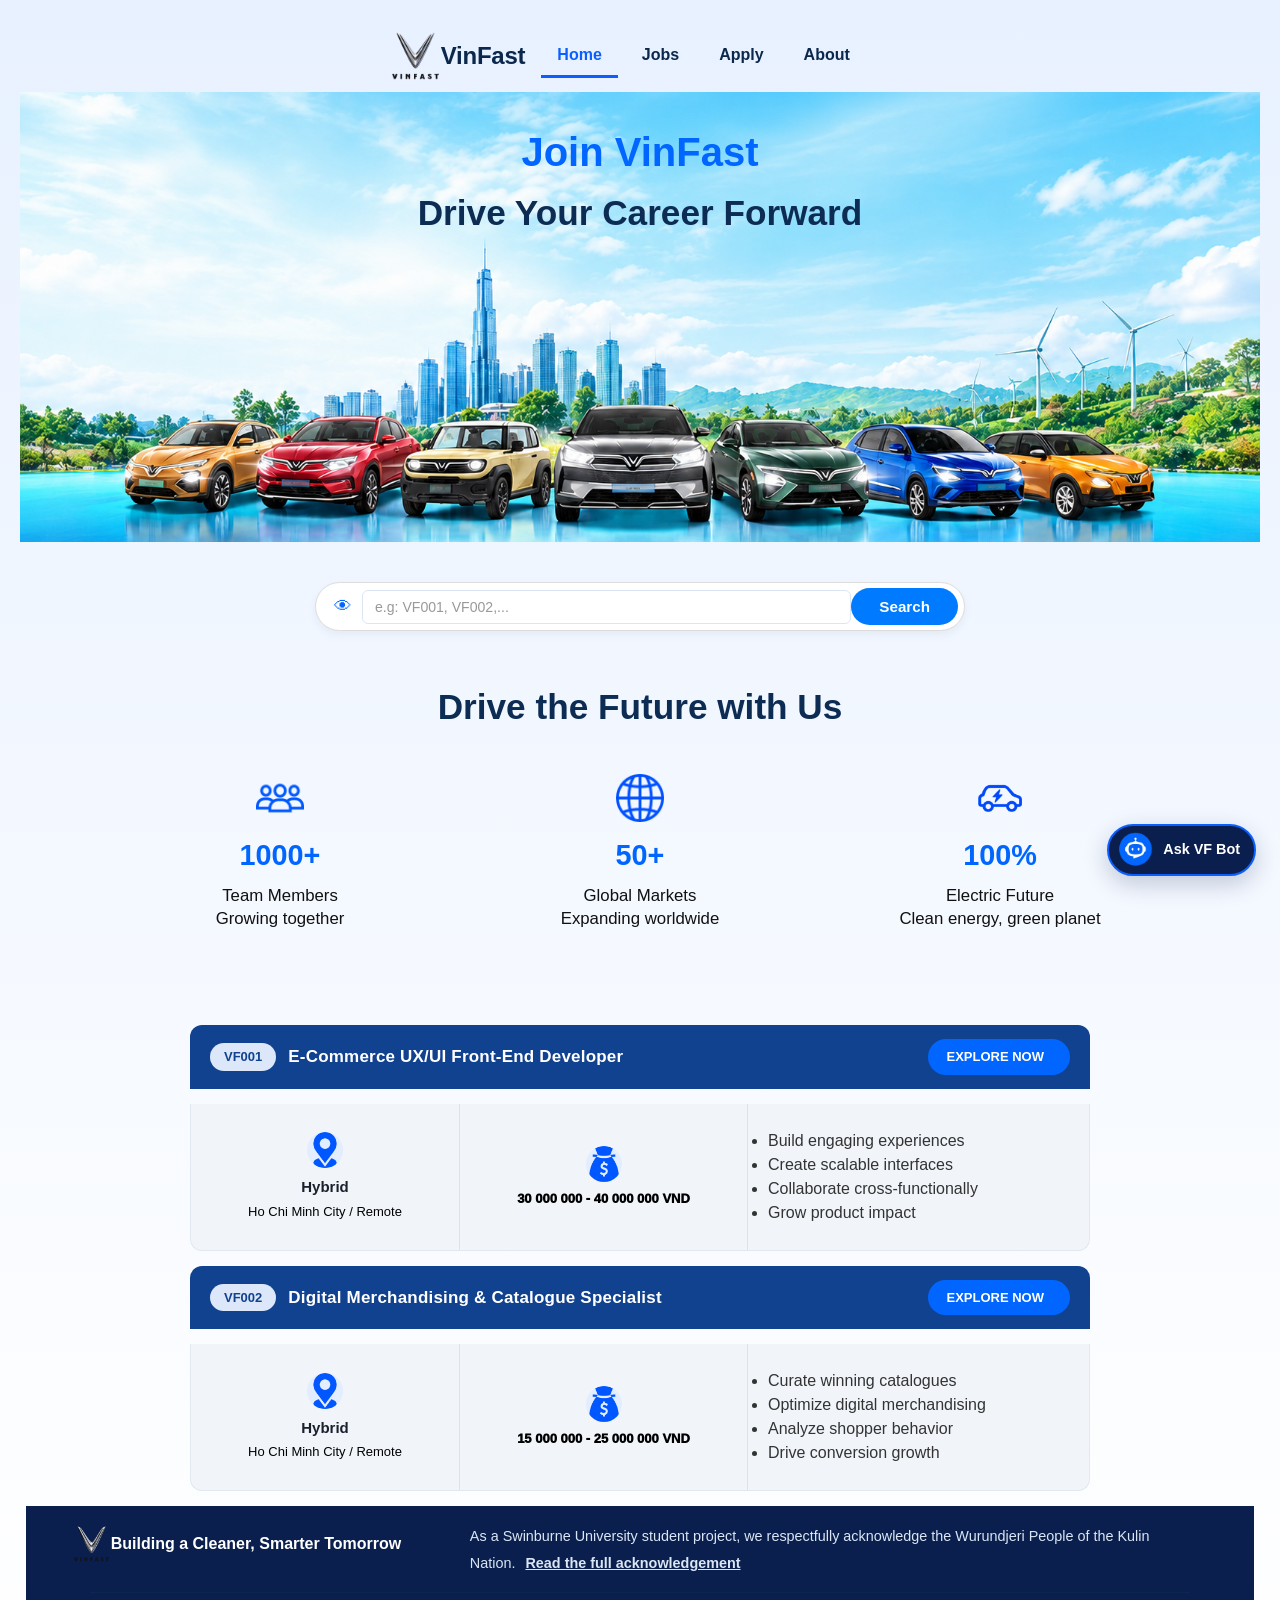
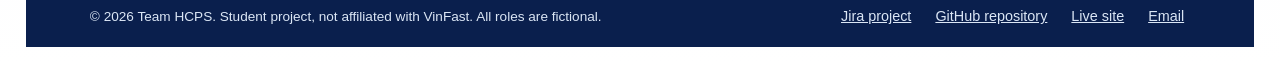
==== commit 35523bbe: "..." ====
--- a/ASSIGNMENT 1/index.html
+++ b/ASSIGNMENT 1/index.html
@@ -6,7 +6,7 @@
   <meta name="description" content="Explore careers and opportunities at VinFast.">
   <meta name="author" content="Nguyen Nhat Thanh">
   <title>Careers at VinFast</title>
-  <link rel="stylesheet" href="css/style.css">
+  <link rel="stylesheet" href="CSS/style.css">
 </head>
 <body>
 
@@ -62,7 +62,7 @@
     <section class="search-section">
         <div class="search-box">
             <span class="search-icon">&#128065;</span>
-            <input type="text" class="search-input" placeholder="Search jobs, skills, or locations...">
+            <input type="text" class="search-input" placeholder="e.g: VF001, VF002,...">
             <button class="search-button">Search</button>
         </div>
     </section>
@@ -132,7 +132,7 @@
                 <td class="col-salary">
                     <div class="info-box">
                         <image class="job-icon" src="images/Home/money-bag.png" alt="Money Bag Icon"></image>
-                        <div class="info-desc salary-text">30,000,000 - 40,000,000 VND</div>
+                        <div class="info-desc salary-text">30 000 000 - 40 000 000 VND</div>
                     </div>
                 </td>
                 <td class="col-tasks">
@@ -170,7 +170,7 @@
                 <td class="col-salary">
                     <div class="info-box">
                         <image class="job-icon" src="images/Home/money-bag.png" alt="Money Bag Icon"></image>
-                        <div class="info-desc salary-text">15,000,000 - 25,000,000 VND</div>
+                        <div class="info-desc salary-text">15 000 000 - 25 000 000 VND</div>
                     </div>
                 </td>
                 <td class="col-tasks">
--- a/ASSIGNMENT 1/CSS/style.css
+++ b/ASSIGNMENT 1/CSS/style.css
@@ -0,0 +1,2937 @@
+/* ==========================================
+   A. GLOBAL & COMMON STYLES (Dùng chung cho cả nhóm)
+   Header, Navigation, Footer, Colors, Fonts, Resets
+   ========================================== 
+   TABLE OF CONTENTS
+  1. Tokens (:root)
+  2. Base and reset
+  3. Shared components (skip link, header and nav, footer, buttons, chips, breadcrumb, bot)
+   */
+
+/*1. TOKENS (:root) - Colors */
+:root {
+    --color-primary: #0b5fff;
+    --color-primary-dark: #0847c4;
+    --color-navy: #0a1f4d;
+    --color-nav: #0b274b;
+    --color-bg: #eef4fc;
+    --color-surface: #ffffff;
+    --color-block: #f5f9ff;
+    --color-border: #dbe6f5;
+    --color-chip: #e3edff;
+    --color-text: #333333;
+    --color-muted: #4a5a72;
+    --color-warn-bg: #fff3e6;
+    --color-warn-border: #f59e0b;
+    --color-warn-icon: #ffe0b8;
+    --color-warn-text: #b45309;
+    --bg-top: #e8f1ff;
+    --bg-bottom: #ffffff;
+}
+
+/*2. BASE AND RESET */
+*,
+*::before,
+*::after {
+    box-sizing: border-box;
+}
+
+/*Rising gradient background while scrolling down the page*/
+html {
+    min-height: 100%;
+    font-size: 16px;
+    background-color: var(--bg-top);
+    background-image: linear-gradient(180deg, var(--bg-top) 0%, var(--bg-bottom) 100%);
+    background-repeat: no-repeat;
+    background-size: 100% 100%;
+    scroll-behavior: smooth;
+}
+
+body {
+    margin: 0;
+    min-height: 100vh;
+    display: flex;
+    flex-direction: column;
+    /* sticky footer: main grows, footer sits at the bottom */
+    font-family: "Inter", "Segoe UI", Arial, sans-serif;
+    font-size: 1rem;
+    line-height: 1.5;
+    color: var(--color-text);
+    background-color: transparent;
+}
+
+main {
+    flex: 1 0 auto;
+    padding-bottom: 56px;
+    /* breathing room above the footer */
+}
+
+[id] {
+    scroll-margin-top: 24px;
+}
+
+img {
+    max-width: 100%;
+    height: auto;
+    display: block;
+}
+
+h1, h2, h3, h4, p, ul, ol, dl, dd {
+    margin-top: 0;
+}
+
+.container {
+    max-width: 1280px;
+    margin-left: auto;
+    margin-right: auto;
+    padding-left: clamp(1rem, 5.5vw, 5rem);
+    padding-right: clamp(1rem, 5.5vw, 5rem);
+}
+
+/*3. SHARED COMPONENTS */
+
+/*Skip link */
+.skip-link {
+    position: absolute;
+    top: -100px;
+    left: 16px;
+    z-index: 200;
+    min-height: 44px;
+    padding: 10px 18px;
+    background-color: var(--color-primary);
+    color: var(--color-surface);
+    font-weight: 600;
+    text-decoration: none;
+    border-radius: 8px;
+}
+
+.skip-link:focus,
+.skip-link:focus-visible {
+    top: 12px;
+}
+
+/*Site header and navigation */
+.site-header {
+    background-color: transparent;
+    color: var(--color-nav);
+}
+
+/*Logo on left and navigation on right */
+.site-header__inner {
+    display: flex;
+    flex-wrap: wrap;
+    align-items: center;
+    justify-content: space-between;
+    gap: 16px;
+    padding-top: 12px;
+    padding-bottom: 12px;
+}
+
+/*Clickable logo */
+.site-brand {
+    display: inline-flex;
+    align-items: center;
+    gap: 0;
+    min-height: 44px;
+    color: var(--color-nav);
+    text-decoration: none;
+    font-size: 1.5rem;
+    font-weight: 700;
+    letter-spacing: -0.01em;
+}
+
+.site-brand img {
+    width: auto;
+    height: 48px;
+    margin-left: -22px;
+}
+
+.site-brand__wordmark {
+    margin-left: 2px;
+}
+
+/*Horizontal navigation menu */
+.site-nav ul {
+    display: flex;
+    flex-wrap: wrap;
+    align-items: center;
+    gap: 8px;
+    list-style: none;
+    margin: 0;
+    padding: 0;
+}
+
+/* Navigation links with 44px minimum touch target and bottom indicator border */
+.site-nav a {
+    display: inline-flex;
+    align-items: center;
+    justify-content: center;
+    min-height: 44px;
+    padding: 8px 16px;
+    color: var(--color-nav);
+    font-weight: 600;
+    text-decoration: none;
+    border-radius: 0;
+    border-bottom: 3px solid transparent;
+    transition: color 0.15s ease, border-color 0.15s ease;
+}
+
+.site-nav a:hover {
+    background-color: transparent;
+    color: var(--color-primary);
+    border-bottom-color: rgba(11, 95, 255, 0.4);
+    /* visible on pale backgrounds */
+}
+
+/* Attribute selector highlighting the active page in the navigation bar */
+.site-nav a[aria-current="page"] {
+    background-color: transparent;
+    color: var(--color-primary);
+    border-bottom-color: var(--color-primary);
+}
+
+/* Small screens: wrap navigation links under logo */
+@media (max-width: 600px) {
+    .site-header__inner {
+        flex-direction: column;
+        align-items: flex-start;
+    }
+}
+
+/*Shared buttons */
+.btn {
+    display: inline-flex;
+    align-items: center;
+    justify-content: center;
+    min-height: 44px;
+    padding: 10px 22px;
+    font-size: 0.95rem;
+    font-weight: 600;
+    line-height: 1.25;
+    text-decoration: none;
+    border-radius: 10px;
+    border: 2px solid transparent;
+    cursor: pointer;
+    transition: background-color 0.15s ease, border-color 0.15s ease, color 0.15s ease;
+}
+
+/* Primary clicked button in VinFast royal blue */
+.btn--primary {
+    background-color: var(--color-primary);
+    color: var(--color-surface);
+}
+
+.btn--primary:hover {
+    background-color: var(--color-primary-dark);
+}
+
+/* Pill-shaped status and job reference badges - FOR JOBS PAGE */
+.chip,
+.ref-chip {
+    display: inline-flex;
+    align-items: center;
+    min-height: 34px;
+    padding: 4px 12px;
+    background-color: var(--color-chip);
+    color: var(--color-primary-dark);
+    border: 1px solid var(--color-border);
+    border-radius: 999px;
+    font-size: 0.875rem;
+    font-weight: 600;
+}
+
+/* Breadcrumb navigation for jobs and apply pages */
+.breadcrumb {
+    padding-top: 16px;
+    padding-bottom: 8px;
+}
+
+.breadcrumb ol {
+    display: flex;
+    flex-wrap: wrap;
+    align-items: center;
+    gap: 8px;
+    list-style: none;
+    margin: 0;
+    padding: 0;
+    font-size: 0.9rem;
+    color: var(--color-muted);
+}
+
+.breadcrumb li+li::before {
+    content: ">";
+    margin-right: 8px;
+    color: var(--color-muted);
+}
+
+.breadcrumb a {
+    display: inline-flex;
+    align-items: center;
+    min-height: 44px;
+    padding: 4px 6px;
+    color: var(--color-primary-dark);
+    text-decoration: underline;
+    font-weight: 500;
+}
+
+.breadcrumb a:hover {
+    color: var(--color-navy);
+}
+
+/*Assisstant bot*/
+.site-bot {
+    position: fixed;
+    right: 24px;
+    bottom: 186px;
+    /* lifted from 24px */
+    z-index: 90;
+}
+
+@media (max-width: 600px) {
+    .site-bot {
+        right: 16px;
+        bottom: 16px;
+    }
+
+    .site-bot__badge {
+        display: none;
+    }
+}
+
+/* Bot trigger button */
+.site-bot__trigger {
+    display: inline-flex;
+    align-items: center;
+    gap: 10px;
+    min-height: 48px;
+    padding: 6px 14px 6px 8px;
+    background-color: var(--color-navy);
+    color: var(--color-surface);
+    border: 2px solid var(--color-primary);
+    border-radius: 999px;
+    box-shadow: 0 8px 24px rgba(10, 31, 77, 0.22);
+    font-weight: 600;
+    font-size: 0.9rem;
+    cursor: pointer;
+    list-style: none;
+}
+
+.site-bot__trigger::-webkit-details-marker {
+    display: none;
+}
+
+.site-bot__trigger:hover {
+    background-color: var(--color-primary-dark);
+}
+
+.site-bot__trigger img {
+    width: 36px;
+    height: 36px;
+    border-radius: 50%;
+    object-fit: cover;
+}
+
+/* Bot panel when clicked*/
+.site-bot__panel {
+    position: absolute;
+    right: 0;
+    bottom: calc(100% + 12px);
+    width: min(320px, calc(100vw - 32px));
+    padding: 18px;
+    background-color: var(--color-surface);
+    color: var(--color-text);
+    border: 1px solid var(--color-border);
+    border-radius: 14px;
+    box-shadow: 0 14px 34px rgba(10, 31, 77, 0.2);
+}
+
+.site-bot__title {
+    margin-bottom: 6px;
+    font-size: 1rem;
+    font-weight: 700;
+    color: var(--color-navy);
+}
+
+.site-bot__text {
+    margin-bottom: 12px;
+    font-size: 0.88rem;
+    color: var(--color-muted);
+}
+
+/* Bot links list */
+.site-bot__links {
+    list-style: none;
+    margin: 0;
+    padding: 0;
+    display: grid;
+    gap: 6px;
+}
+
+.site-bot__links a {
+    display: inline-flex;
+    align-items: center;
+    min-height: 44px;
+    padding: 6px 12px;
+    background-color: var(--color-block);
+    color: var(--color-primary-dark);
+    border: 1px solid var(--color-border);
+    border-radius: 8px;
+    font-size: 0.88rem;
+    font-weight: 600;
+    text-decoration: none;
+}
+
+.site-bot__links a:hover {
+    background-color: var(--color-chip);
+}
+
+/*Footer */
+.site-footer {
+    flex-shrink: 0;
+    margin-top: auto;
+    /* flex column body: pins the footer to the bottom of short pages */
+    padding-top: 20px;
+    padding-bottom: 14px;
+    background-color: var(--color-navy);
+    color: var(--color-border);
+    font-size: 0.9rem;
+}
+
+/* Brand and acknowledgment sections in the footer */
+.site-footer__inner {
+    display: grid;
+    grid-template-columns: minmax(0, 340px) minmax(0, 1fr);
+    grid-template-areas:
+        "brand ack"
+        "bottom bottom";
+    gap: 12px 40px;
+    align-items: start;
+}
+
+.site-footer__brand {
+    grid-area: brand;
+    display: flex;
+    align-items: center;
+}
+
+/* Footer logo */
+.site-footer__brand img {
+    width: auto;
+    height: 36px;
+    margin-left: -16px;
+}
+
+.site-footer__tagline {
+    margin: 0 0 0 2px;
+    font-size: 1rem;
+    font-weight: 600;
+    color: var(--color-surface);
+}
+
+.site-footer__ack {
+    grid-area: ack;
+    max-width: 90ch;
+    margin: 0;
+}
+
+/* Copyright and meta links at the bottom of the footer */
+.site-footer__bottom {
+    grid-area: bottom;
+    display: flex;
+    flex-wrap: wrap;
+    align-items: center;
+    justify-content: space-between;
+    gap: 4px 24px;
+    padding-top: 8px;
+    border-top: 1px solid var(--color-nav);
+}
+
+.site-footer__copy {
+    margin: 0;
+    font-size: 0.85rem;
+}
+
+.site-footer__meta-links {
+    display: flex;
+    flex-wrap: wrap;
+    gap: 0 12px;
+    margin: 0;
+    padding: 0;
+    list-style: none;
+}
+
+.site-footer a {
+    display: inline-flex;
+    align-items: center;
+    min-height: 32px;
+    /* above the WCAG 2.2 AA minimum target size of 24px */
+    padding: 2px 6px;
+    color: var(--color-border);
+    text-decoration: underline;
+}
+
+.site-footer a:hover {
+    color: var(--color-surface);
+}
+
+.site-footer__ack a {
+    display: inline;
+    min-height: 0;
+    padding: 0;
+    color: var(--color-surface);
+    font-weight: 600;
+    white-space: nowrap;
+}
+
+/* Responsive footer layout for smaller screens */
+@media (max-width: 900px) {
+    .site-footer {
+        padding-bottom: 72px;
+    }
+
+    .site-footer__inner {
+        grid-template-columns: 1fr;
+        grid-template-areas:
+            "brand"
+            "ack"
+            "bottom";
+    }
+
+    .site-footer__bottom {
+        flex-direction: column;
+        align-items: flex-start;
+    }
+}
+
+
+/* ==========================================
+   B. HOME PAGE STYLES (Trang Index)
+   Code CSS riêng cho index.html
+   ========================================== */
+
+* {
+    margin: 0;
+    padding: 0;
+    box-sizing: border-box;
+    font-family: 'Inter', 'Segoe UI', Tahoma, Geneva, Verdana, sans-serif;
+}
+
+body {
+    background-color: #f4f6f9;
+    color: #0b2545;
+    min-height: 100vh;
+    display: flex;
+    flex-direction: column;
+    align-items: center;
+    padding: 20px;
+}
+
+/* HERO SECTION */
+.hero-section {
+    position: relative;
+    width: 100%;
+    min-height: 450px;
+    display: flex;
+    justify-content: center;
+    align-items: flex-start;
+    text-align: center;
+    padding-top: 30px;
+}
+
+.home_hero-background {
+    position: absolute;
+    top: 0;
+    left: 0;
+    width: 100%;
+    height: 100%;
+    object-fit: cover;
+    z-index: -1;
+}
+
+.home_hero-content {
+    text-align: center;
+    max-width: 500px;
+}
+
+.home_hero-title {
+    color: #0066ff;
+    font-size: 2.5rem;
+    font-weight: 700;
+    margin-bottom: 5px;
+}
+
+.home_hero-subtitle {
+    color: #0d2c54;
+    font-size: 2.2rem;
+    font-weight: 700;
+}
+
+/* SEARCH SECTION */
+.search-section {
+    width: 100%;
+    display: flex;
+    justify-content: center;
+    padding: 40px 20px 20px 20px;
+}
+
+.search-box {
+    display: flex;
+    align-items: center;
+    width: 100%;
+    max-width: 650px;
+    border: 1px solid #dcdcdc;
+    border-radius: 30px;
+    padding: 5px 6px 5px 18px;
+    background-color: #ffffff;
+    box-shadow: 0px 4px 10px rgba(0, 0, 0, 0.05);
+}
+
+.search-icon {
+    font-size: 1.1rem;
+    color: #0066ff;
+    margin-right: 10px;
+}
+
+.search-input {
+    border: none;
+    outline: none;
+    width: 100%;
+    font-size: 1rem;
+    color: #555555;
+}
+
+.search-input::placeholder {
+    color: #999999;
+}
+
+.search-button {
+    background-color: #007bff;
+    color: #ffffff;
+    border: none;
+    padding: 10px 28px;
+    border-radius: 20px;
+    font-size: 0.95rem;
+    font-weight: 600;
+    cursor: pointer;
+    transition: background-color 0.2s ease;
+}
+
+.search-button:hover {
+    background-color: #0056b3;
+}
+
+/* STATS SECTION */
+.stats-section {
+    width: 100%;
+    text-align: center;
+    padding: 30px 20px 60px 20px;
+}
+
+.stats-title {
+    color: #0d2c54;
+    font-size: 2.2rem;
+    font-weight: 700;
+    margin-bottom: 40px;
+}
+
+.stats-grid {
+    display: flex;
+    justify-content: center;
+    align-items: flex-start;
+    gap: 80px;
+    max-width: 1000px;
+    margin: 0 auto;
+}
+
+.stat-card {
+    display: flex;
+    flex-direction: column;
+    align-items: center;
+    flex: 1;
+}
+
+.stat-icon {
+    width: 48px;
+    height: 48px;
+    object-fit: contain;
+    margin-bottom: 12px;
+}
+
+.stat-number {
+    color: #0066ff;
+    font-size: 1.8rem;
+    font-weight: 700;
+    margin-bottom: 8px;
+}
+
+.stat-description {
+    color: #111111;
+    font-size: 1.05rem;
+    line-height: 1.35;
+}
+
+/* JOB TABLE SECTION */
+.job-table {
+    width: 100%;
+    max-width: 900px;
+    border-collapse: separate;
+    border-spacing: 0 15px;
+    margin-top: 20px;
+}
+
+/* Header Row */
+.job-header-row td {
+    background-color: #11428f;
+    color: #ffffff;
+    padding: 14px 20px;
+    border-top-left-radius: 12px;
+    border-top-right-radius: 12px;
+}
+
+.job-header-content {
+    display: flex;
+    justify-content: space-between;
+    align-items: center;
+}
+
+.job-title-group {
+    display: flex;
+    align-items: center;
+    gap: 12px;
+}
+
+.badge {
+    background-color: #dce7f9;
+    color: #11428f;
+    font-weight: 700;
+    font-size: 13px;
+    padding: 4px 14px;
+    border-radius: 20px;
+}
+
+.job-title {
+    font-size: 17px;
+    font-weight: 700;
+    letter-spacing: 0.2px;
+}
+
+.btn-apply {
+    background-color: #0066ff;
+    color: #ffffff;
+    text-decoration: none;
+    font-size: 13px;
+    font-weight: 700;
+    padding: 8px 18px;
+    border-radius: 20px;
+    display: inline-flex;
+    align-items: center;
+    gap: 8px;
+    transition: background-color 0.2s ease;
+}
+
+.btn-apply:hover {
+    background-color: #0052cc;
+}
+
+/* Details Row */
+.job-details-row td {
+    background-color: #f1f5fa;
+    padding: 25px 20px;
+    vertical-align: middle;
+    border-bottom: 1px solid #e1e8f0;
+}
+
+.job-details-row td:first-child {
+    border-bottom-left-radius: 12px;
+    border-left: 1px solid #e1e8f0;
+}
+
+.job-details-row td:last-child {
+    border-bottom-right-radius: 12px;
+    border-right: 1px solid #e1e8f0;
+}
+
+/* Column Widths */
+.col-location {
+    width: 30%;
+    border-right: 1px solid #dbe3ed;
+}
+
+.col-salary {
+    width: 32%;
+    border-right: 1px solid #dbe3ed;
+}
+
+.col-tasks {
+    width: 38%;
+    padding-left: 30px;
+}
+
+/* Info Box */
+.info-box {
+    display: flex;
+    flex-direction: column;
+    align-items: center;
+    justify-content: center;
+    text-align: center;
+}
+
+.job-icon {
+    font-size: 20px;
+    color: #0066ff;
+    margin-bottom: 8px;
+    background-color: #e2edff;
+    width: 36px;
+    height: 36px;
+    border-radius: 50%;
+    display: flex;
+    align-items: center;
+    justify-content: center;
+}
+
+.info-title {
+    font-size: 15px;
+    font-weight: 700;
+    color: #1a202c;
+    margin-bottom: 4px;
+}
+
+.info-desc {
+    font-size: 13px;
+    color: #000000;
+    line-height: 1.4;
+}
+
+.salary-text {
+    font-weight: 1000;
+    color: #000000;
+}
+
+
+/* ==========================================
+   C. JOB LISTINGS STYLES (Trang Jobs)
+   Code CSS riêng cho jobs.html
+   ========================================== */
+.page-jobs .hero {
+  padding-top: 40px;
+  padding-bottom: 24px;
+}
+
+.page-jobs .hero__grid {
+  display: grid;
+  grid-template-columns: minmax(0, 1fr) minmax(0, 1.05fr);
+  gap: clamp(24px, 4vw, 56px);
+  align-items: center;
+}
+
+.page-jobs .hero__eyebrow {
+  margin-bottom: 8px;
+  font-size: 0.95rem;
+  font-weight: 700;
+  letter-spacing: 0.03em;
+  color: var(--color-primary-dark);
+}
+
+.page-jobs .hero__title {
+  margin-bottom: 12px;
+  font-size: clamp(2.5rem, 6vw, 4rem);
+  font-weight: 800;
+  line-height: 1.05;
+  letter-spacing: -0.02em;
+  color: var(--color-navy);
+}
+
+.page-jobs .hero__subtitle {
+  margin-bottom: 12px;
+  font-size: clamp(1.25rem, 2.4vw, 1.75rem);
+  font-weight: 700;
+  line-height: 1.2;
+  color: var(--color-navy);
+}
+
+.page-jobs .hero__text {
+  max-width: 52ch;
+  margin-bottom: 20px;
+  font-size: 1.05rem;
+}
+
+.page-jobs .hero__deadline {
+  display: inline-flex;
+  align-items: center;
+  min-height: 48px;
+  margin-bottom: 0;
+  padding: 10px 20px;
+  background-color: var(--color-primary);
+  color: var(--color-surface);
+  border-radius: 10px;
+  font-weight: 700;
+}
+
+.page-jobs .hero-slider {
+  position: relative;
+  border-radius: 14px;
+  overflow: hidden;
+  border: 1px solid var(--color-border);
+  box-shadow: 0 10px 30px rgba(10, 31, 77, 0.15);
+  background-color: var(--color-navy);
+}
+
+/* Hide radio inputs visually while keeping them accessible */
+.page-jobs .hero-slider__radio {
+  position: absolute;
+  width: 1px;
+  height: 1px;
+  margin: 0;
+  padding: 0;
+  opacity: 0;
+  pointer-events: none;
+}
+
+.page-jobs .hero-slider__viewport {
+  overflow: hidden;
+  width: 100%;
+}
+
+/* Horizontal flex track holding all 9 slides side by side */
+.page-jobs .hero-slider__track {
+  display: flex;
+  margin: 0;
+  padding: 0;
+  list-style: none;
+  transition: transform 0.45s ease-in-out;
+}
+
+.page-jobs .hero-slider__slide {
+  flex: 0 0 100%;
+  width: 100%;
+}
+
+.page-jobs .hero-slider__slide img {
+  width: 100%;
+  aspect-ratio: 16 / 9;
+  object-fit: cover;
+  display: block;
+}
+
+/* Shift track to match checked radio button (Slides 1 to 9) */
+.page-jobs #hero-s1:checked ~ .hero-slider__viewport .hero-slider__track { transform: translateX(0%); }
+.page-jobs #hero-s2:checked ~ .hero-slider__viewport .hero-slider__track { transform: translateX(-100%); }
+.page-jobs #hero-s3:checked ~ .hero-slider__viewport .hero-slider__track { transform: translateX(-200%); }
+.page-jobs #hero-s4:checked ~ .hero-slider__viewport .hero-slider__track { transform: translateX(-300%); }
+.page-jobs #hero-s5:checked ~ .hero-slider__viewport .hero-slider__track { transform: translateX(-400%); }
+.page-jobs #hero-s6:checked ~ .hero-slider__viewport .hero-slider__track { transform: translateX(-500%); }
+.page-jobs #hero-s7:checked ~ .hero-slider__viewport .hero-slider__track { transform: translateX(-600%); }
+.page-jobs #hero-s8:checked ~ .hero-slider__viewport .hero-slider__track { transform: translateX(-700%); }
+.page-jobs #hero-s9:checked ~ .hero-slider__viewport .hero-slider__track { transform: translateX(-800%); }
+
+/* Previous / Next arrow pairs: show only the pair for the active slide */
+.page-jobs .hero-slider__nav {
+  display: none;
+  position: absolute;
+  top: 50%;
+  left: 12px;
+  right: 12px;
+  transform: translateY(-50%);
+  justify-content: space-between;
+  pointer-events: none;
+  z-index: 2;
+}
+
+.page-jobs #hero-s1:checked ~ .hero-slider__arrows .hero-slider__nav--1,
+.page-jobs #hero-s2:checked ~ .hero-slider__arrows .hero-slider__nav--2,
+.page-jobs #hero-s3:checked ~ .hero-slider__arrows .hero-slider__nav--3,
+.page-jobs #hero-s4:checked ~ .hero-slider__arrows .hero-slider__nav--4,
+.page-jobs #hero-s5:checked ~ .hero-slider__arrows .hero-slider__nav--5,
+.page-jobs #hero-s6:checked ~ .hero-slider__arrows .hero-slider__nav--6,
+.page-jobs #hero-s7:checked ~ .hero-slider__arrows .hero-slider__nav--7,
+.page-jobs #hero-s8:checked ~ .hero-slider__arrows .hero-slider__nav--8,
+.page-jobs #hero-s9:checked ~ .hero-slider__arrows .hero-slider__nav--9 {
+  display: flex;
+}
+
+/* 44x44px clickable Previous / Next buttons */
+.page-jobs .hero-slider__btn {
+  pointer-events: auto;
+  display: inline-flex;
+  align-items: center;
+  justify-content: center;
+  width: 44px;
+  height: 44px;
+  background-color: rgba(10, 31, 77, 0.72);
+  color: var(--color-surface);
+  border: 2px solid rgba(255, 255, 255, 0.8);
+  border-radius: 50%;
+  font-size: 1.15rem;
+  font-weight: 700;
+  cursor: pointer;
+  user-select: none;
+  transition: background-color 0.15s ease, transform 0.15s ease;
+}
+
+.page-jobs .hero-slider__btn:hover {
+  background-color: var(--color-primary);
+  transform: scale(1.06);
+}
+
+/* Bottom indicator dots */
+.page-jobs .hero-slider__dots {
+  position: absolute;
+  bottom: 12px;
+  left: 50%;
+  transform: translateX(-50%);
+  display: flex;
+  gap: 8px;
+  padding: 6px 12px;
+  background-color: rgba(10, 31, 77, 0.6);
+  border-radius: 999px;
+  z-index: 2;
+}
+
+.page-jobs .hero-slider__dot {
+  width: 10px;
+  height: 10px;
+  border-radius: 50%;
+  background-color: rgba(255, 255, 255, 0.45);
+  border: 1px solid var(--color-surface);
+  cursor: pointer;
+  transition: background-color 0.15s ease, transform 0.15s ease;
+}
+
+.page-jobs .hero-slider__dot:hover {
+  background-color: var(--color-surface);
+}
+
+/* Highlight active slide dot */
+.page-jobs #hero-s1:checked ~ .hero-slider__dots label:nth-child(1),
+.page-jobs #hero-s2:checked ~ .hero-slider__dots label:nth-child(2),
+.page-jobs #hero-s3:checked ~ .hero-slider__dots label:nth-child(3),
+.page-jobs #hero-s4:checked ~ .hero-slider__dots label:nth-child(4),
+.page-jobs #hero-s5:checked ~ .hero-slider__dots label:nth-child(5),
+.page-jobs #hero-s6:checked ~ .hero-slider__dots label:nth-child(6),
+.page-jobs #hero-s7:checked ~ .hero-slider__dots label:nth-child(7),
+.page-jobs #hero-s8:checked ~ .hero-slider__dots label:nth-child(8),
+.page-jobs #hero-s9:checked ~ .hero-slider__dots label:nth-child(9) {
+  background-color: var(--color-primary);
+  transform: scale(1.25);
+}
+
+/* ---- C.2 Overview: panels, jump pills and the floated aside ---- */
+/* New block formatting context (flow-root) clears the right-floated scam warning aside */
+/* Trim global 56px bottom padding on Jobs main so footer sits closer */
+.page-jobs main {
+  padding-bottom: 20px;
+}
+
+.page-jobs .overview {
+  display: flow-root;
+  padding-top: 8px;
+  padding-bottom: 0;
+}
+
+/* Brief requirement: aside floated right, 25% width, with margin, padding and border */
+.page-jobs .scam-aside {
+  float: right;
+  width: 25%;
+  margin: 0 0 0 24px;
+  padding: 26px;
+  background-color: var(--color-warn-bg);
+  border: 2px solid var(--color-warn-border);
+  border-radius: 14px;
+  box-sizing: border-box;
+}
+
+.page-jobs .scam-aside__icon {
+  display: inline-flex;
+  align-items: center;
+  justify-content: center;
+  width: 44px;
+  height: 44px;
+  margin-bottom: 12px;
+  background-color: var(--color-warn-icon);
+  color: var(--color-warn-text);
+  border-radius: 50%;
+  font-size: 1.4rem;
+  font-weight: 800;
+}
+
+.page-jobs .scam-aside h2 {
+  margin-bottom: 8px;
+  font-size: 1.25rem;
+  line-height: 1.25;
+  color: var(--color-navy);
+}
+
+.page-jobs .scam-aside p,
+.page-jobs .scam-aside ul {
+  font-size: 0.95rem;
+}
+
+.page-jobs .scam-aside ul {
+  margin-bottom: 0;
+  padding-left: 20px;
+}
+
+.page-jobs .scam-aside li + li {
+  margin-top: 8px;
+}
+
+/* Panels sit beside the float: flow-root makes them fill the remaining width */
+.page-jobs .panel {
+  display: flow-root;
+  padding: 24px 28px;
+  background-color: var(--color-surface);
+  border: 1px solid var(--color-border);
+  border-radius: 14px;
+  box-shadow: 0 2px 10px rgba(10, 31, 77, 0.06);
+}
+
+.page-jobs .panel + .panel {
+  margin-top: 16px;
+}
+
+.page-jobs .panel h2 {
+  margin-bottom: 8px;
+  font-size: 1.5rem;
+  color: var(--color-navy);
+}
+
+.page-jobs .panel p:last-child {
+  margin-bottom: 0;
+}
+
+.page-jobs .panel__label {
+  margin-bottom: 12px;
+  font-weight: 700;
+  color: var(--color-navy);
+}
+
+/* Flex row of pill triggers that open the CSS-only role modal panels */
+.page-jobs .pill-list {
+  display: flex;
+  flex-wrap: wrap;
+  gap: 12px;
+  list-style: none;
+  margin: 0;
+  padding: 0;
+}
+
+.page-jobs .pill {
+  display: inline-flex;
+  align-items: center;
+  min-height: 44px;
+  padding: 8px 18px;
+  background-color: var(--color-surface);
+  color: var(--color-primary-dark);
+  border: 2px solid var(--color-primary);
+  border-radius: 999px;
+  font-weight: 700;
+  text-decoration: none;
+  transition: background-color 0.15s ease, color 0.15s ease;
+}
+
+.page-jobs .pill[href^="#"]:hover {
+  background-color: var(--color-primary);
+  color: var(--color-surface);
+}
+
+/* ---- C.3 How to apply (steps + CTA aligned in one balanced row) ---- */
+.page-jobs .panel.how-to {
+  padding: 18px 24px;
+  background-color: var(--color-navy);
+  border-color: var(--color-navy);
+  color: var(--color-surface);
+}
+
+.page-jobs .how-to h2 {
+  margin-bottom: 12px;
+  font-size: 1.35rem;
+  color: var(--color-surface);
+}
+
+.page-jobs .how-to__body {
+  display: grid;
+  grid-template-columns: 1fr auto;
+  gap: 20px;
+  align-items: center;
+}
+
+.page-jobs .how-to ol {
+  display: grid;
+  grid-template-columns: repeat(3, minmax(0, 1fr));
+  gap: 14px;
+  margin: 0;
+  padding: 0;
+  list-style: none;
+  counter-reset: step;
+}
+
+.page-jobs .how-to li {
+  display: flex;
+  align-items: flex-start;
+  gap: 10px;
+  font-size: 0.9rem;
+  line-height: 1.35;
+  counter-increment: step;
+}
+
+.page-jobs .how-to li::before {
+  content: counter(step);
+  display: inline-flex;
+  align-items: center;
+  justify-content: center;
+  flex: 0 0 26px;
+  height: 26px;
+  background-color: var(--color-primary);
+  color: var(--color-surface);
+  border-radius: 6px;
+  font-size: 0.85rem;
+  font-weight: 700;
+}
+
+.page-jobs .how-to__cta {
+  white-space: nowrap;
+  padding: 10px 18px;
+  font-size: 0.9rem;
+  box-shadow: 0 4px 14px rgba(11, 95, 255, 0.35);
+}
+
+/* ---- C.4 Role pop-ups (CSS-only, opened with :target) ---- */
+/* Hidden fixed overlay by default; becomes visible when its ID matches the URL hash */
+.page-jobs .role-modal {
+  display: none;
+  position: fixed;
+  inset: 0;
+  z-index: 100;
+  overflow: hidden;
+  padding: 24px 16px;
+  background-color: rgba(10, 31, 77, 0.6);
+}
+
+/* Reveal the targeted role modal without JavaScript */
+.page-jobs .role-modal:target {
+  display: block;
+}
+
+/* Lock page scroll while a role panel is open */
+html:has(.role-modal:target) {
+  overflow: hidden;
+}
+
+/* Clicking the dimmed area closes the panel and returns to #role-links */
+.page-jobs .role-modal__backdrop {
+  position: fixed;
+  inset: 0;
+  z-index: 0;
+}
+
+/* Foreground modal dialog container sitting above the clickable backdrop */
+.page-jobs .role-modal__sheet {
+  position: relative;
+  z-index: 1;
+  max-width: 960px;
+  max-height: calc(100vh - 48px);
+  overflow-y: auto;
+  margin: 0 auto;
+  padding-bottom: 4px;
+  background-color: var(--color-surface);
+  border-radius: 16px;
+  box-shadow: 0 24px 60px rgba(10, 31, 77, 0.35);
+}
+
+/* Subtle entrance animation when opening or switching a role modal */
+.page-jobs .role-modal:target .role-modal__sheet {
+  animation: sheet-in 0.25s ease-out;
+}
+
+@keyframes sheet-in {
+  from {
+    opacity: 0;
+    transform: translateY(16px);
+  }
+  to {
+    opacity: 1;
+    transform: translateY(0);
+  }
+}
+
+/* Apply horizontal margin to all direct children of the sheet except the full-bleed sticky tab bar */
+.page-jobs .role-modal__sheet > :not(.role-tabs) {
+  margin-left: clamp(16px, 3vw, 32px);
+  margin-right: clamp(16px, 3vw, 32px);
+}
+
+/* Universal adjacent sibling selector (* + *) adding vertical spacing between sheet sections */
+.page-jobs .role-modal__sheet > * + * {
+  margin-top: 20px;
+}
+
+/* Sticky tab bar: switch role without closing the panel */
+.page-jobs .role-tabs {
+  position: sticky;
+  top: 0;
+  z-index: 2;
+  display: flex;
+  flex-wrap: wrap;
+  align-items: center;
+  justify-content: space-between;
+  gap: 12px;
+  padding: 12px 20px;
+  background-color: var(--color-surface);
+  border-bottom: 1px solid var(--color-border);
+  border-radius: 16px 16px 0 0;
+}
+
+.page-jobs .role-tabs ul {
+  display: flex;
+  flex-wrap: wrap;
+  gap: 8px;
+  margin: 0;
+  padding: 0;
+  list-style: none;
+}
+
+.page-jobs .role-tabs a {
+  display: inline-flex;
+  align-items: center;
+  min-height: 44px;
+  padding: 8px 16px;
+  color: var(--color-primary-dark);
+  border: 2px solid var(--color-border);
+  border-radius: 999px;
+  font-weight: 700;
+  text-decoration: none;
+}
+
+.page-jobs .role-tabs a:hover {
+  border-color: var(--color-primary);
+}
+
+/* Highlight the currently active role tab inside the modal */
+.page-jobs .role-tabs a[aria-current="true"] {
+  background-color: var(--color-primary);
+  border-color: var(--color-primary);
+  color: var(--color-surface);
+}
+
+/* Visible Close link returning focus to #role-links (replaces JS Esc key handler) */
+.page-jobs .role-modal__close {
+  display: inline-flex;
+  align-items: center;
+  min-height: 44px;
+  padding: 8px 16px;
+  color: var(--color-navy);
+  font-weight: 700;
+  text-decoration: underline;
+  border-radius: 8px;
+}
+
+/* Role header: department heading, summary text, role title, reference chip, and CTA */
+.page-jobs .role-modal__head h2 {
+  margin-top: 8px;
+  margin-bottom: 4px;
+  font-size: 1.4rem;
+  color: var(--color-navy);
+}
+
+.page-jobs .dept-text {
+  margin-bottom: 16px;
+  color: var(--color-muted);
+}
+
+.page-jobs .role-modal__title-row {
+  display: flex;
+  flex-wrap: wrap;
+  align-items: center;
+  justify-content: space-between;
+  gap: 12px;
+}
+
+.page-jobs .role-modal__title-row h3 {
+  flex: 1 1 320px;
+  margin: 0;
+  font-size: 1.75rem;
+  line-height: 1.2;
+  color: var(--color-navy);
+}
+
+/* Five-column definition list grid displaying key role metadata */
+.page-jobs .role-meta {
+  display: grid;
+  grid-template-columns: repeat(5, minmax(0, 1fr));
+  gap: 16px;
+  margin-bottom: 0;
+  padding: 16px 20px;
+  background-color: var(--color-bg);
+  border-radius: 12px;
+}
+
+.page-jobs .role-meta dt {
+  margin-bottom: 2px;
+  font-size: 0.85rem;
+  font-weight: 700;
+  color: var(--color-muted);
+}
+
+.page-jobs .role-meta dd {
+  margin: 0;
+  font-size: 0.95rem;
+  color: var(--color-navy);
+}
+
+/* Two-column CSS Grid holding the role detail blocks */
+.page-jobs .role-grid {
+  display: grid;
+  grid-template-columns: repeat(2, minmax(0, 1fr));
+  gap: 16px;
+}
+
+.page-jobs .block {
+  padding: 20px 22px;
+  background-color: var(--color-block);
+  border: 1px solid var(--color-border);
+  border-radius: 12px;
+}
+
+/* Modifier class spanning a block across both grid columns */
+.page-jobs .block--wide {
+  grid-column: 1 / -1;
+}
+
+.page-jobs .block h4 {
+  margin-bottom: 0;
+  font-size: 1.2rem;
+  color: var(--color-navy);
+}
+
+.page-jobs .block__context {
+  margin-bottom: 12px;
+  font-size: 0.9rem;
+  color: var(--color-muted);
+}
+
+.page-jobs .block ul,
+.page-jobs .block ol {
+  margin-bottom: 0;
+  padding-left: 22px;
+}
+
+.page-jobs .block li + li {
+  margin-top: 6px;
+}
+
+/* Style list numbers and bullets inside role blocks in dark primary blue */
+.page-jobs .block li::marker {
+  font-weight: 700;
+  color: var(--color-primary-dark);
+}
+
+.page-jobs .block p:last-child {
+  margin-bottom: 0;
+}
+
+/* Two-column sub-grid for 30/60/90-day performance goal tiles */
+.page-jobs .goal-list {
+  display: grid;
+  grid-template-columns: repeat(2, minmax(0, 1fr));
+  gap: 12px;
+  margin: 0;
+  padding: 0;
+  list-style: none;
+}
+
+.page-jobs .goal {
+  padding: 14px 16px;
+  background-color: var(--color-surface);
+  border: 1px solid var(--color-border);
+  border-radius: 10px;
+}
+
+.page-jobs .goal__label {
+  margin-bottom: 4px;
+  font-size: 0.9rem;
+  font-weight: 700;
+  color: var(--color-primary-dark);
+}
+
+.page-jobs .goal p:last-child {
+  margin-bottom: 0;
+}
+
+/* See more: native <details>, no JavaScript */
+.page-jobs .see-more {
+  background-color: var(--color-surface);
+  border: 1px solid var(--color-border);
+  border-radius: 12px;
+}
+
+.page-jobs .see-more > summary {
+  display: flex;
+  align-items: center;
+  justify-content: space-between;
+  min-height: 48px;
+  padding: 10px 20px;
+  color: var(--color-primary-dark);
+  font-weight: 700;
+  cursor: pointer;
+  list-style: none;
+  border-radius: 12px;
+}
+
+.page-jobs .see-more > summary::-webkit-details-marker {
+  display: none;
+}
+
+/* Pure CSS chevron indicator built with rotated right and bottom borders */
+.page-jobs .see-more > summary::after {
+  content: "";
+  width: 10px;
+  height: 10px;
+  margin-left: 12px;
+  border-right: 3px solid currentColor;
+  border-bottom: 3px solid currentColor;
+  transform: rotate(45deg);
+  transition: transform 0.2s ease;
+}
+
+.page-jobs .see-more[open] > summary {
+  border-bottom: 1px solid var(--color-border);
+  border-radius: 12px 12px 0 0;
+}
+
+/* Flip chevron upward when <details> is expanded */
+.page-jobs .see-more[open] > summary::after {
+  transform: rotate(-135deg);
+}
+
+.page-jobs .see-more .role-grid {
+  padding: 16px;
+}
+
+/* Bottom navy call-to-action strip inside each role modal sheet */
+.page-jobs .role-modal__footer {
+  display: flex;
+  flex-wrap: wrap;
+  align-items: center;
+  justify-content: space-between;
+  gap: 16px;
+  margin-bottom: 28px;
+  padding: 20px 24px;
+  background-color: var(--color-navy);
+  color: var(--color-surface);
+  border-radius: 12px;
+}
+
+.page-jobs .role-modal__footer p {
+  margin: 0;
+}
+
+.page-jobs .role-modal__footer strong {
+  display: block;
+  font-size: 1.15rem;
+}
+
+.page-jobs .role-modal__footer .btn {
+  background-color: var(--color-surface);
+  color: var(--color-navy);
+}
+
+.page-jobs .role-modal__footer .btn:hover {
+  background-color: var(--color-chip);
+}
+
+
+/* ==========================================
+   D. APPLICATION FORM STYLES (Trang Apply)
+   Code CSS riêng cho apply.html (Flexbox/Grid, form controls, timeline)
+   ========================================== */
+
+/* ==========================================================================
+
+TOKENS (:root) & BASE STYLES
+========================================================================== */
+:root {
+    --color-primary: #0b5fff;
+    --color-primary-dark: #0847c4;
+    --color-navy: #0a1f4d;
+    --color-nav: #0b274b;
+    --color-bg: #eef4fc;
+    --color-surface: #ffffff;
+    --color-block: #f5f9ff;
+    --color-border: #dbe6f5;
+    --color-chip: #e3edff;
+    --color-text: #333333;
+    --color-muted: #4a5a72;
+    --bg-top: #e8f1ff;
+    --bg-bottom: #ffffff;
+}
+
+*,
+*::before,
+*::after {
+    box-sizing: border-box;
+}
+
+html {
+    min-height: 100%;
+    font-size: 16px;
+    background-color: var(--bg-top);
+    background-image: linear-gradient(180deg, var(--bg-top) 0%, var(--bg-bottom) 100%);
+    background-repeat: no-repeat;
+    scroll-behavior: smooth;
+}
+
+body {
+    margin: 0;
+    min-height: 100vh;
+    display: flex;
+    flex-direction: column;
+    font-family: "Inter", "Segoe UI", Arial, sans-serif;
+    font-size: 1rem;
+    line-height: 1.5;
+    color: var(--color-text);
+    background-color: transparent;
+}
+
+main {
+    flex: 1 0 auto;
+    padding-bottom: 56px;
+}
+
+.container {
+    max-width: 1280px;
+    margin-left: auto;
+    margin-right: auto;
+    padding-left: clamp(1rem, 5vw, 4rem);
+    padding-right: clamp(1rem, 5vw, 4rem);
+}
+
+.sr-only {
+    position: absolute;
+    width: 1px;
+    height: 1px;
+    padding: 0;
+    margin: -1px;
+    overflow: hidden;
+    clip: rect(0, 0, 0, 0);
+    border: 0;
+}
+
+/* Skip link for accessibility */
+.skip-link {
+    position: absolute;
+    top: -100px;
+    left: 16px;
+    z-index: 200;
+    padding: 10px 18px;
+    background-color: var(--color-primary);
+    color: var(--color-surface);
+    font-weight: 600;
+    text-decoration: none;
+    border-radius: 8px;
+}
+
+.skip-link:focus {
+    top: 12px;
+}
+
+/* ==========================================================================
+2. HEADER & NAVIGATION
+========================================================================== */
+.site-header {
+    background-color: transparent;
+    color: var(--color-nav);
+}
+
+.site-header__inner {
+    display: flex;
+    flex-wrap: wrap;
+    align-items: center;
+    justify-content: space-between;
+    gap: 16px;
+    padding-top: 12px;
+    padding-bottom: 12px;
+}
+
+.site-brand {
+    display: inline-flex;
+    align-items: center;
+    min-height: 44px;
+    color: var(--color-nav);
+    text-decoration: none;
+    font-size: 1.5rem;
+    font-weight: 700;
+}
+
+.site-brand img {
+    height: 48px;
+    width: auto;
+}
+
+.site-nav ul {
+    display: flex;
+    flex-wrap: wrap;
+    align-items: center;
+    gap: 8px;
+    list-style: none;
+    margin: 0;
+    padding: 0;
+}
+
+.site-nav a {
+    display: inline-flex;
+    align-items: center;
+    min-height: 44px;
+    padding: 8px 16px;
+    color: var(--color-nav);
+    font-weight: 600;
+    text-decoration: none;
+    border-bottom: 3px solid transparent;
+    transition: color 0.15s, border-color 0.15s;
+}
+
+.site-nav a:hover,
+.site-nav a[aria-current="page"] {
+    color: var(--color-primary);
+    border-bottom-color: var(--color-primary);
+}
+
+/* ==========================================================================
+3. HERO BANNER
+========================================================================== */
+.hero-banner {
+    background: linear-gradient(135deg, #0a1f4d 0%, #0b5fff 100%);
+    color: #ffffff;
+    padding: 48px 0;
+    margin-bottom: 24px;
+}
+
+.hero-content h1.hero-title {
+  font-size: 2.2rem;
+  font-weight: 800;
+  text-transform: uppercase;
+  margin-bottom: 12px;
+}
+
+.highlight-blue {
+    color: #60a5fa;
+}
+
+.hero-content p {
+    font-size: 0.95rem;
+    color: #cbd5e1;
+    margin: 0;
+}
+
+/* ==========================================================================
+4. APPLY PAGE - STEPPER & LAYOUT
+========================================================================== */
+.main-container {
+    margin-top: 12px;
+}
+
+.stepper-bar {
+    display: flex;
+    align-items: center;
+    justify-content: space-between;
+    background: var(--color-surface);
+    padding: 16px 24px;
+    border-radius: 12px;
+    border: 1px solid var(--color-border);
+    margin-bottom: 24px;
+}
+
+.step {
+    display: flex;
+    align-items: center;
+    gap: 8px;
+}
+
+.step__num {
+  width: 28px;
+  height: 28px;
+  border-radius: 50%;
+  background-color: var(--color-border);
+  color: var(--color-muted);
+  display: flex;
+  align-items: center;
+  justify-content: center;
+  font-weight: 700;
+  font-size: 0.85rem;
+}
+
+.step.step--active .step__num {
+  background-color: var(--color-primary);
+  color: #ffffff;
+}
+
+.step__label {
+  font-weight: 600;
+  color: var(--color-muted);
+  font-size: 0.85rem;
+}
+
+.step.step--active .step__label {
+  color: var(--color-primary);
+}
+
+.step-line {
+    flex: 1;
+    height: 2px;
+    background-color: var(--color-border);
+    margin: 0 16px;
+}
+
+.content-grid {
+    display: grid;
+    grid-template-columns: 1fr 320px;
+    gap: 24px;
+}
+
+/* ==========================================================================
+5. FORM STYLES
+========================================================================== */
+.form-section {
+    background-color: var(--color-surface);
+    border: 1px solid var(--color-border);
+    border-radius: 12px;
+    padding: 20px;
+    margin-bottom: 20px;
+}
+
+.section-header {
+    width: 100%;
+    display: flex;
+    align-items: center;
+    gap: 10px;
+    background: var(--color-block);
+    padding: 10px 14px;
+    border-radius: 8px;
+    margin-bottom: 20px;
+}
+
+.section-header__num {
+  background: var(--color-primary);
+  color: #ffffff;
+  font-weight: 700;
+  padding: 2px 8px;
+  border-radius: 4px;
+  font-size: 0.85rem;
+}
+
+.section-header__title {
+  font-weight: 700;
+  color: var(--color-navy);
+  font-size: 1rem;
+}
+
+.section-header__desc {
+  margin-left: auto;
+  font-size: 0.75rem;
+  color: var(--color-muted);
+}
+
+.form-row {
+    display: flex;
+    flex-wrap: wrap;
+    gap: 16px;
+    margin-bottom: 16px;
+}
+
+.form-group {
+    display: flex;
+    flex-direction: column;
+    gap: 6px;
+}
+
+.col-13 {
+    flex: 1 1 calc(33.333% - 11px);
+    min-width: 180px;
+}
+
+.col-23 {
+    flex: 2 1 calc(66.666% - 11px);
+    min-width: 240px;
+}
+
+.col-12 {
+    flex: 1 1 calc(50% - 8px);
+    min-width: 200px;
+}
+
+.col-full {
+    flex: 1 1 100%;
+}
+
+label,
+.gender-legend,
+.skills-legend {
+  font-weight: 600;
+  font-size: 0.85rem;
+  color: var(--color-text);
+}
+
+.required {
+    color: #ef4444;
+}
+
+input[type="text"],
+input[type="email"],
+input[type="tel"],
+input[type="file"],
+select,
+textarea {
+    width: 100%;
+    padding: 8px 12px;
+    border: 1px solid var(--color-border);
+    border-radius: 6px;
+    font-family: inherit;
+    font-size: 0.88rem;
+    background-color: #ffffff;
+}
+
+input:focus,
+select:focus,
+textarea:focus {
+    outline: none;
+    border-color: var(--color-primary);
+    box-shadow: 0 0 0 3px rgba(11, 95, 255, 0.2);
+}
+
+.field-hint {
+    font-size: 0.72rem;
+    color: var(--color-muted);
+}
+
+.gender-fieldset,
+.skills-fieldset {
+  border: none;
+  padding: 0;
+  margin: 0;
+}
+
+.radio-group,
+.checkbox-grid {
+    display: flex;
+    flex-wrap: wrap;
+    gap: 16px;
+    padding-top: 6px;
+}
+
+.radio-item,
+.checkbox-item {
+    display: flex;
+    align-items: center;
+    gap: 6px;
+    font-size: 0.85rem;
+    cursor: pointer;
+}
+
+.form-actions {
+    display: flex;
+    justify-content: flex-end;
+    gap: 12px;
+}
+
+.btn {
+    display: inline-flex;
+    align-items: center;
+    gap: 6px;
+    padding: 10px 22px;
+    border-radius: 10px;
+    font-weight: 600;
+    font-size: 0.95rem;
+    cursor: pointer;
+    border: 2px solid transparent;
+}
+
+.btn--primary {
+    background-color: var(--color-primary);
+    color: var(--color-surface);
+}
+
+.btn--primary:hover {
+    background-color: var(--color-primary-dark);
+}
+
+.btn--secondary {
+  background-color: #ffffff;
+  color: var(--color-text);
+  border-color: var(--color-border);
+}
+
+.btn--secondary:hover {
+  background-color: var(--color-block);
+}
+
+/* ==========================================================================
+6. SIDEBAR CARDS & TIMELINE
+========================================================================== */
+.sidebar-column {
+    display: flex;
+    flex-direction: column;
+    gap: 16px;
+}
+
+.card {
+    background: var(--color-surface);
+    border: 1px solid var(--color-border);
+    border-radius: 12px;
+    padding: 16px;
+}
+
+.card__header {
+  display: flex;
+  align-items: center;
+  gap: 8px;
+  margin-bottom: 12px;
+}
+
+.card__header h3 {
+  font-size: 0.95rem;
+  font-weight: 700;
+  color: var(--color-navy);
+  margin: 0;
+}
+
+.card--tips {
+  background-color: #fefce8;
+  border-color: #fef08a;
+}
+
+.card--security {
+  background-color: #f0fdf4;
+  border-color: #bbf7d0;
+}
+
+.card--help {
+  background-color: #eff6ff;
+  border-color: #bfdbfe;
+}
+
+.card--tips ul {
+  padding-left: 18px;
+  font-size: 0.8rem;
+  margin: 0;
+}
+
+.card--tips li {
+  margin-bottom: 6px;
+}
+
+.card--security p,
+.card--help p {
+  font-size: 0.8rem;
+  margin: 0;
+}
+
+.email-link {
+    display: inline-block;
+    margin-top: 8px;
+    font-weight: 700;
+    color: var(--color-primary);
+    text-decoration: none;
+}
+
+.timeline-list {
+    list-style: none;
+    position: relative;
+    padding-left: 20px;
+    margin: 0;
+}
+
+.timeline-list::before {
+    content: "";
+    position: absolute;
+    left: 13px;
+    top: 10px;
+    bottom: 10px;
+    width: 2px;
+    background-color: var(--color-border);
+}
+
+.timeline-item {
+    position: relative;
+    display: flex;
+    gap: 12px;
+    margin-bottom: 16px;
+}
+
+.timeline-item.timeline-item--highlight {
+  background: #fff9e6;
+  padding: 8px;
+  border-radius: 8px;
+  border-left: 4px solid #ff9800;
+}
+
+.timeline-badge {
+    position: relative;
+    z-index: 1;
+    width: 28px;
+    height: 28px;
+    border-radius: 50%;
+    display: flex;
+    align-items: center;
+    justify-content: center;
+    font-size: 0.75rem;
+    color: #ffffff;
+    flex-shrink: 0;
+}
+
+.bg-blue {
+    background-color: #3b82f6;
+}
+
+.bg-purple {
+    background-color: #a855f7;
+}
+
+.bg-teal {
+    background-color: #14b8a6;
+}
+
+.bg-yellow {
+    background-color: #eab308;
+}
+
+.bg-orange {
+    background-color: #ff9800;
+}
+
+.timeline-content .date {
+    font-size: 0.72rem;
+    font-weight: 700;
+    color: var(--color-muted);
+}
+
+.timeline-content h4 {
+    font-size: 0.82rem;
+    font-weight: 700;
+    color: var(--color-navy);
+    margin: 0;
+}
+
+.timeline-content p {
+    font-size: 0.75rem;
+    color: var(--color-muted);
+    margin: 0;
+}
+
+/* ==========================================================================
+7. FLOATING VF CHATBOT WIDGET
+========================================================================== */
+.site-bot {
+    position: fixed;
+    right: 24px;
+    bottom: 24px;
+    z-index: 90;
+}
+
+.site-bot__trigger {
+    display: inline-flex;
+    align-items: center;
+    gap: 10px;
+    min-height: 48px;
+    padding: 6px 14px 6px 8px;
+    background-color: var(--color-navy);
+    color: var(--color-surface);
+    border: 2px solid var(--color-primary);
+    border-radius: 999px;
+    box-shadow: 0 8px 24px rgba(10, 31, 77, 0.22);
+    font-weight: 600;
+    font-size: 0.9rem;
+    cursor: pointer;
+    list-style: none;
+}
+
+.site-bot__trigger::-webkit-details-marker {
+    display: none;
+}
+
+.site-bot__trigger:hover {
+    background-color: var(--color-primary-dark);
+}
+
+.site-bot__trigger img {
+    width: 36px;
+    height: 36px;
+    border-radius: 50%;
+    object-fit: cover;
+}
+
+.site-bot__panel {
+    position: absolute;
+    right: 0;
+    bottom: calc(100% + 12px);
+    width: min(320px, calc(100vw - 32px));
+    padding: 18px;
+    background-color: var(--color-surface);
+    color: var(--color-text);
+    border: 1px solid var(--color-border);
+    border-radius: 14px;
+    box-shadow: 0 14px 34px rgba(10, 31, 77, 0.2);
+}
+
+.site-bot__title {
+    margin-bottom: 6px;
+    font-size: 1rem;
+    font-weight: 700;
+    color: var(--color-navy);
+}
+
+.site-bot__text {
+    margin-bottom: 12px;
+    font-size: 0.88rem;
+    color: var(--color-muted);
+}
+
+.site-bot__links {
+    list-style: none;
+    margin: 0;
+    padding: 0;
+    display: grid;
+    gap: 6px;
+}
+
+.site-bot__links a {
+    display: inline-flex;
+    align-items: center;
+    min-height: 44px;
+    padding: 6px 12px;
+    background-color: var(--color-block);
+    color: var(--color-primary-dark);
+    border: 1px solid var(--color-border);
+    border-radius: 8px;
+    font-size: 0.88rem;
+    font-weight: 600;
+    text-decoration: none;
+}
+
+.site-bot__links a:hover {
+    background-color: var(--color-chip);
+}
+
+/* ==========================================================================
+8. FOOTER
+========================================================================== */
+.site-footer {
+    flex-shrink: 0;
+    margin-top: auto;
+    padding-top: 20px;
+    padding-bottom: 14px;
+    background-color: var(--color-navy);
+    color: var(--color-border);
+    font-size: 0.9rem;
+}
+
+.site-footer__inner {
+    display: grid;
+    grid-template-columns: minmax(0, 340px) minmax(0, 1fr);
+    grid-template-areas:
+        "brand ack"
+        "bottom bottom";
+    gap: 12px 40px;
+    align-items: start;
+}
+
+.site-footer__brand {
+    grid-area: brand;
+    display: flex;
+    align-items: center;
+}
+
+.site-footer__brand img {
+    width: auto;
+    height: 36px;
+    margin-left: -16px;
+}
+
+.site-footer__tagline {
+    margin: 0 0 0 2px;
+    font-size: 1rem;
+    font-weight: 600;
+    color: var(--color-surface);
+}
+
+.site-footer__ack {
+    grid-area: ack;
+    max-width: 90ch;
+    margin: 0;
+}
+
+.site-footer__bottom {
+    grid-area: bottom;
+    display: flex;
+    flex-wrap: wrap;
+    align-items: center;
+    justify-content: space-between;
+    gap: 4px 24px;
+    padding-top: 8px;
+    border-top: 1px solid var(--color-nav);
+}
+
+.site-footer__copy {
+    margin: 0;
+    font-size: 0.85rem;
+}
+
+.site-footer__meta-links {
+    display: flex;
+    flex-wrap: wrap;
+    gap: 0 12px;
+    margin: 0;
+    padding: 0;
+    list-style: none;
+}
+
+.site-footer a {
+    display: inline-flex;
+    align-items: center;
+    min-height: 32px;
+    padding: 2px 6px;
+    color: var(--color-border);
+    text-decoration: underline;
+}
+
+.site-footer a:hover {
+    color: var(--color-surface);
+}
+
+/* ==========================================================================
+9. MEDIA QUERIES (MOBILE RESPONSIVE)
+========================================================================== */
+@media (max-width: 900px) {
+    .content-grid {
+        grid-template-columns: 1fr;
+    }
+
+  .stepper-bar {
+    overflow-x: auto;
+  }
+
+    .site-footer__inner {
+        grid-template-columns: 1fr;
+        grid-template-areas: "brand" "ack" "bottom";
+    }
+}
+
+@media (max-width: 600px) {
+    .site-header__inner {
+        flex-direction: column;
+        align-items: flex-start;
+    }
+
+    .form-row {
+        flex-direction: column;
+    }
+
+    .col-13,
+    .col-23,
+    .col-12 {
+        flex: 1 1 100%;
+    }
+
+    .radio-group {
+        flex-direction: column;
+        align-items: flex-start;
+    }
+
+    .site-bot {
+        right: 16px;
+        bottom: 16px;
+    }
+
+    .site-bot__badge {
+        display: none;
+    }
+}
+
+/* ==========================================
+   E. ABOUT PAGE STYLES (Trang About)
+   Code CSS riêng cho about.html
+   ========================================== */
+/* Typography & General Spacing */
+.about-section {
+    margin-bottom: 64px;
+}
+
+.about-section__title {
+    font-size: 2rem;
+    color: var(--color-navy);
+    border-bottom: 2px solid var(--color-primary);
+    padding-bottom: 8px;
+    margin-bottom: 16px;
+    display: inline-block;
+}
+
+.about-section__subtitle {
+    color: var(--color-muted);
+    font-size: 1.1rem;
+    margin-bottom: 24px;
+}
+
+/* Hero Section */
+.about-hero {
+    background-color: var(--color-navy);
+    color: var(--color-surface);
+    padding: 60px 0;
+    margin-bottom: 48px;
+    border-radius: 0 0 24px 24px;
+}
+
+.about-hero__inner {
+    display: flex;
+    justify-content: space-between;
+    gap: 40px;
+}
+
+.about-hero__content {
+    flex: 1;
+    max-width: 600px;
+}
+
+.about-hero__subtitle {
+    text-transform: uppercase;
+    letter-spacing: 1px;
+    font-weight: 600;
+    color: var(--color-border);
+    margin-bottom: 8px;
+}
+
+.about-hero__title {
+    font-size: 2.5rem;
+    line-height: 1.2;
+    margin-bottom: 16px;
+}
+
+.about-hero__desc {
+    font-size: 1.1rem;
+    color: var(--color-bg);
+    margin-bottom: 24px;
+}
+
+.about-hero__badges,
+.toolkit-badges {
+    display: flex;
+    flex-wrap: wrap;
+    gap: 12px;
+}
+
+.about-hero__badges .chip {
+    background-color: transparent;
+    color: var(--color-surface);
+    border-color: var(--color-surface);
+}
+
+.about-hero__meta {
+    flex: 1;
+    display: flex;
+    flex-direction: column;
+    gap: 24px;
+}
+
+.about-hero__meta p {
+    font-weight: 600;
+    text-transform: uppercase;
+    margin-bottom: 12px;
+    color: var(--color-border);
+}
+
+.team-avatars {
+    display: flex;
+    gap: -10px;
+}
+
+.team-avatars .avatar {
+    width: 48px;
+    height: 48px;
+    background-color: var(--color-surface);
+    color: var(--color-primary);
+    border-radius: 50%;
+    display: flex;
+    align-items: center;
+    justify-content: center;
+    font-weight: 700;
+    border: 2px solid var(--color-navy);
+    margin-left: -12px;
+}
+
+.team-avatars .avatar:first-child {
+    margin-left: 0;
+}
+
+/* 01 Group Information */
+.info-grid {
+    display: grid;
+    grid-template-columns: 1fr 1fr;
+    gap: 24px;
+    background-color: var(--color-surface);
+    padding: 32px;
+    border-radius: 12px;
+    box-shadow: 0 4px 12px rgba(0, 0, 0, 0.05);
+}
+
+.info-column ul {
+    list-style: none;
+    padding: 0;
+}
+
+.info-column ul li {
+    margin-bottom: 12px;
+}
+
+.info-column ul ul {
+    padding-left: 24px;
+    margin-top: 8px;
+    list-style: circle;
+}
+
+.course-details dt {
+    font-weight: 700;
+    color: var(--color-navy);
+    margin-top: 12px;
+}
+
+.course-details dd {
+    margin-left: 0;
+    margin-bottom: 12px;
+    color: var(--color-text);
+}
+
+/* 02 Team Contributions */
+.team-grid {
+    display: grid;
+    grid-template-columns: repeat(4, 1fr);
+    gap: 20px;
+}
+
+.team-card {
+    background-color: var(--color-surface);
+    border-radius: 12px;
+    overflow: hidden;
+    box-shadow: 0 4px 12px rgba(0, 0, 0, 0.05);
+    display: flex;
+    flex-direction: column;
+}
+
+.team-card__header {
+    background-color: var(--color-navy);
+    position: relative;
+    height: 250px;
+}
+
+.team-card__img {
+    width: 100%;
+    height: 100%;
+    object-fit: cover;
+    opacity: 0.8;
+}
+
+.team-card__name {
+    position: absolute;
+    bottom: 0;
+    left: 0;
+    width: 100%;
+    background: linear-gradient(to top, rgba(10, 31, 77, 1), transparent);
+    color: var(--color-surface);
+    padding: 20px 16px 12px;
+    margin: 0;
+    font-size: 1.25rem;
+}
+
+.placeholder-header {
+    display: flex;
+    align-items: center;
+    justify-content: center;
+    background-color: var(--color-primary-dark);
+}
+
+.team-card__img-placeholder {
+    font-size: 4rem;
+    font-weight: 700;
+    color: rgba(255, 255, 255, 0.2);
+}
+
+.team-card__body {
+    padding: 20px;
+    flex-grow: 1;
+    display: flex;
+    flex-direction: column;
+}
+
+.team-card__role {
+    color: var(--color-primary-dark);
+    font-weight: 600;
+    font-size: 0.9rem;
+    margin-bottom: 16px;
+    min-height: 44px;
+}
+
+.team-card__label {
+    font-size: 0.75rem;
+    font-weight: 700;
+    color: var(--color-muted);
+    text-transform: uppercase;
+    margin-bottom: 4px;
+}
+
+.team-card__text {
+    font-size: 0.9rem;
+    margin-bottom: 24px;
+}
+
+.team-card__quote-box {
+    background-color: var(--color-block);
+    padding: 16px;
+    border-radius: 8px;
+    margin-top: auto;
+    border-left: 4px solid var(--color-primary);
+}
+
+.team-card__quote {
+    margin: 0 0 12px 0;
+    font-size: 0.9rem;
+    font-style: italic;
+    color: var(--color-text);
+}
+
+.team-card__quote:last-child {
+    margin-bottom: 0;
+}
+
+/* 03 How We Work */
+.workflow-steps {
+    display: grid;
+    grid-template-columns: repeat(4, 1fr);
+    gap: 20px;
+    margin-bottom: 40px;
+}
+
+.step {
+    background-color: var(--color-surface);
+    padding: 24px;
+    border-radius: 12px;
+    border-top: 4px solid var(--color-primary);
+    box-shadow: 0 4px 12px rgba(0, 0, 0, 0.05);
+}
+
+.step-num {
+    display: inline-block;
+    background-color: var(--color-chip);
+    color: var(--color-primary-dark);
+    width: 32px;
+    height: 32px;
+    text-align: center;
+    line-height: 32px;
+    border-radius: 50%;
+    font-weight: 700;
+    margin-bottom: 12px;
+}
+
+.tools-title {
+    font-size: 1.5rem;
+    color: var(--color-navy);
+    margin-bottom: 8px;
+}
+
+.tools-subtitle {
+    margin-bottom: 24px;
+    color: var(--color-muted);
+}
+
+.tools-grid {
+    display: grid;
+    grid-template-columns: repeat(4, 1fr);
+    gap: 20px;
+}
+
+.tool-card {
+    background-color: var(--color-block);
+    padding: 20px;
+    border-radius: 8px;
+    border: 1px solid var(--color-border);
+}
+
+.tool-card h4 {
+    color: var(--color-primary-dark);
+    margin-bottom: 8px;
+}
+
+/* 04 Group Photo */
+.group-photo-wrapper {
+    margin: 0;
+    background-color: var(--color-surface);
+    padding: 16px;
+    border-radius: 12px;
+    box-shadow: 0 4px 12px rgba(0, 0, 0, 0.05);
+}
+
+.group-photo-placeholder {
+    width: 100%;
+    height: 400px;
+    background-color: var(--color-block);
+    border: 2px dashed var(--color-primary);
+    border-radius: 8px;
+    display: flex;
+    flex-direction: column;
+    align-items: center;
+    justify-content: center;
+    color: var(--color-muted);
+    font-weight: 600;
+}
+
+.camera-icon {
+    font-size: 3rem;
+    margin-bottom: 12px;
+}
+
+.group-photo-wrapper figcaption {
+    text-align: center;
+    margin-top: 12px;
+    color: var(--color-muted);
+    font-size: 0.9rem;
+}
+
+/* 05 Fun Facts Table (Accessible) */
+.table-responsive {
+    overflow-x: auto;
+}
+
+.fun-facts-table {
+    width: 100%;
+    border-collapse: collapse;
+    background-color: var(--color-surface);
+    box-shadow: 0 4px 12px rgba(0, 0, 0, 0.05);
+    border-radius: 12px;
+    overflow: hidden;
+}
+
+.fun-facts-table caption {
+    caption-side: top;
+    text-align: left;
+    font-weight: 600;
+    margin-bottom: 12px;
+    color: var(--color-muted);
+}
+
+.fun-facts-table th,
+.fun-facts-table td {
+    padding: 16px 20px;
+    text-align: left;
+    border-bottom: 1px solid var(--color-border);
+}
+
+.fun-facts-table thead th {
+    background-color: var(--color-navy);
+    color: var(--color-surface);
+    font-weight: 600;
+}
+
+.fun-facts-table tbody th {
+    font-weight: 600;
+    color: var(--color-navy);
+    background-color: var(--color-block);
+    width: 25%;
+}
+
+.fun-facts-table tbody tr:last-child th,
+.fun-facts-table tbody tr:last-child td {
+    border-bottom: none;
+}
+
+
+/* ==========================================
+   F. MEDIA QUERIES (RESPONSIVE MOBILE)
+   Chứa code co giãn màn hình cho tất cả các trang
+   ========================================== */
+@media (max-width: 1100px) {
+  .page-jobs .role-meta {
+    grid-template-columns: repeat(3, minmax(0, 1fr));
+  }
+}
+
+/* Tablet breakpoint: stack hero, un-float scam aside, and collapse multi-column grids */
+@media (max-width: 900px) {
+  .page-jobs .hero__grid {
+    grid-template-columns: 1fr;
+  }
+
+  /* Aside un-floats and drops below the panels and CTA button */
+  .page-jobs .overview {
+    display: flex;
+    flex-direction: column;
+    gap: 16px;
+  }
+
+  .page-jobs .scam-aside {
+    order: 5;
+    float: none;
+    width: auto;
+    margin: 0;
+  }
+
+  .page-jobs .panel + .panel,
+  .page-jobs .how-to-actions {
+    margin-top: 0;
+  }
+
+  .page-jobs .how-to ol,
+  .page-jobs .role-grid,
+  .page-jobs .goal-list {
+    grid-template-columns: 1fr;
+  }
+
+  .page-jobs .role-meta {
+    grid-template-columns: repeat(2, minmax(0, 1fr));
+  }
+}
+
+/* Mobile breakpoint: single-column metadata, full-width buttons, and full-screen modal sheet */
+@media (max-width: 600px) {
+  .page-jobs .role-meta {
+    grid-template-columns: 1fr;
+  }
+
+  .page-jobs .btn,
+  .page-jobs .role-modal__footer .btn {
+    width: 100%;
+  }
+
+  .page-jobs .panel.how-to {
+    padding: 18px 16px;
+  }
+
+  /* Pop-up becomes a full-screen sheet on phones */
+  .page-jobs .role-modal {
+    padding: 0;
+  }
+
+.page-jobs .role-modal__sheet {
+    max-height: 100vh;
+    min-height: 100vh;
+    border-radius: 0;
+  }
+
+  .page-jobs .role-tabs {
+    border-radius: 0;
+  }
+}
+
+/* ---- F.2 Accessibility, Reduced Motion, and Print ---- */
+
+/* High-visibility 3px keyboard focus ring with 2px offset across all interactive elements */
+:focus-visible {
+  outline: 3px solid var(--color-primary);
+  outline-offset: 2px;
+}
+
+/* Show focus outline on the hero slideshow when keyboard navigating radio inputs */
+.page-jobs .hero-slider:has(.hero-slider__radio:focus-visible) {
+  outline: 3px solid var(--color-primary);
+  outline-offset: 2px;
+}
+
+/* Switch focus ring to white on dark navy surfaces to preserve contrast */
+.site-footer :focus-visible,
+.page-jobs .how-to :focus-visible,
+.page-jobs .role-modal__footer :focus-visible {
+  outline-color: var(--color-surface);
+}
+
+/* Respect user OS preference for reduced motion by disabling smooth scroll and animations */
+@media (prefers-reduced-motion: reduce) {
+  html {
+    scroll-behavior: auto;
+  }
+
+  .page-jobs .role-modal:target .role-modal__sheet {
+    animation: none;
+  }
+
+  .site-nav a,
+  .btn,
+  .page-jobs .pill,
+  .page-jobs .hero-slider__track,
+  .page-jobs .hero-slider__btn,
+  .page-jobs .hero-slider__dot,
+  .page-jobs .see-more > summary::after {
+    transition: none;
+  }
+}
+
+/* Print stylesheet: hide interactive chrome and expand all role panels inline for paper output */
+@media print {
+  .site-bot,
+  .skip-link,
+  .page-jobs .hero-slider__arrows,
+  .page-jobs .hero-slider__dots,
+  .page-jobs .role-tabs,
+  .page-jobs .role-modal__backdrop {
+    display: none;
+  }
+
+  html {
+    background: none;
+  }
+
+  /* Print every role in full instead of hiding it behind a pop-up */
+  .page-jobs .role-modal {
+    display: block;
+    position: static;
+    padding: 0;
+    margin-top: 24px;
+    background: none;
+    overflow: visible;
+  }
+
+  .page-jobs .role-modal__sheet {
+    max-width: none;
+    box-shadow: none;
+    border: 1px solid #000000;
+  }
+
+  .page-jobs .scam-aside {
+    float: none;
+    width: auto;
+    margin: 0 0 16px 0;
+  }
+@media (max-width: 1024px) {
+
+    .team-grid,
+    .workflow-steps,
+    .tools-grid {
+        grid-template-columns: repeat(2, 1fr);
+    }
+}
+
+@media (max-width: 768px) {
+    .about-hero__inner {
+        flex-direction: column;
+    }
+
+    .info-grid {
+        grid-template-columns: 1fr;
+    }
+
+    .team-grid,
+    .workflow-steps,
+    .tools-grid {
+        grid-template-columns: 1fr;
+    }
+
+    .fun-facts-table th,
+    .fun-facts-table td {
+        display: block;
+        width: 100%;
+    }
+
+    .fun-facts-table thead {
+        display: none;
+        /* Hide standard header on small mobile to stack */
+    }
+
+    .fun-facts-table tbody th {
+        background-color: var(--color-primary);
+        color: var(--color-surface);
+    }
+}
+}
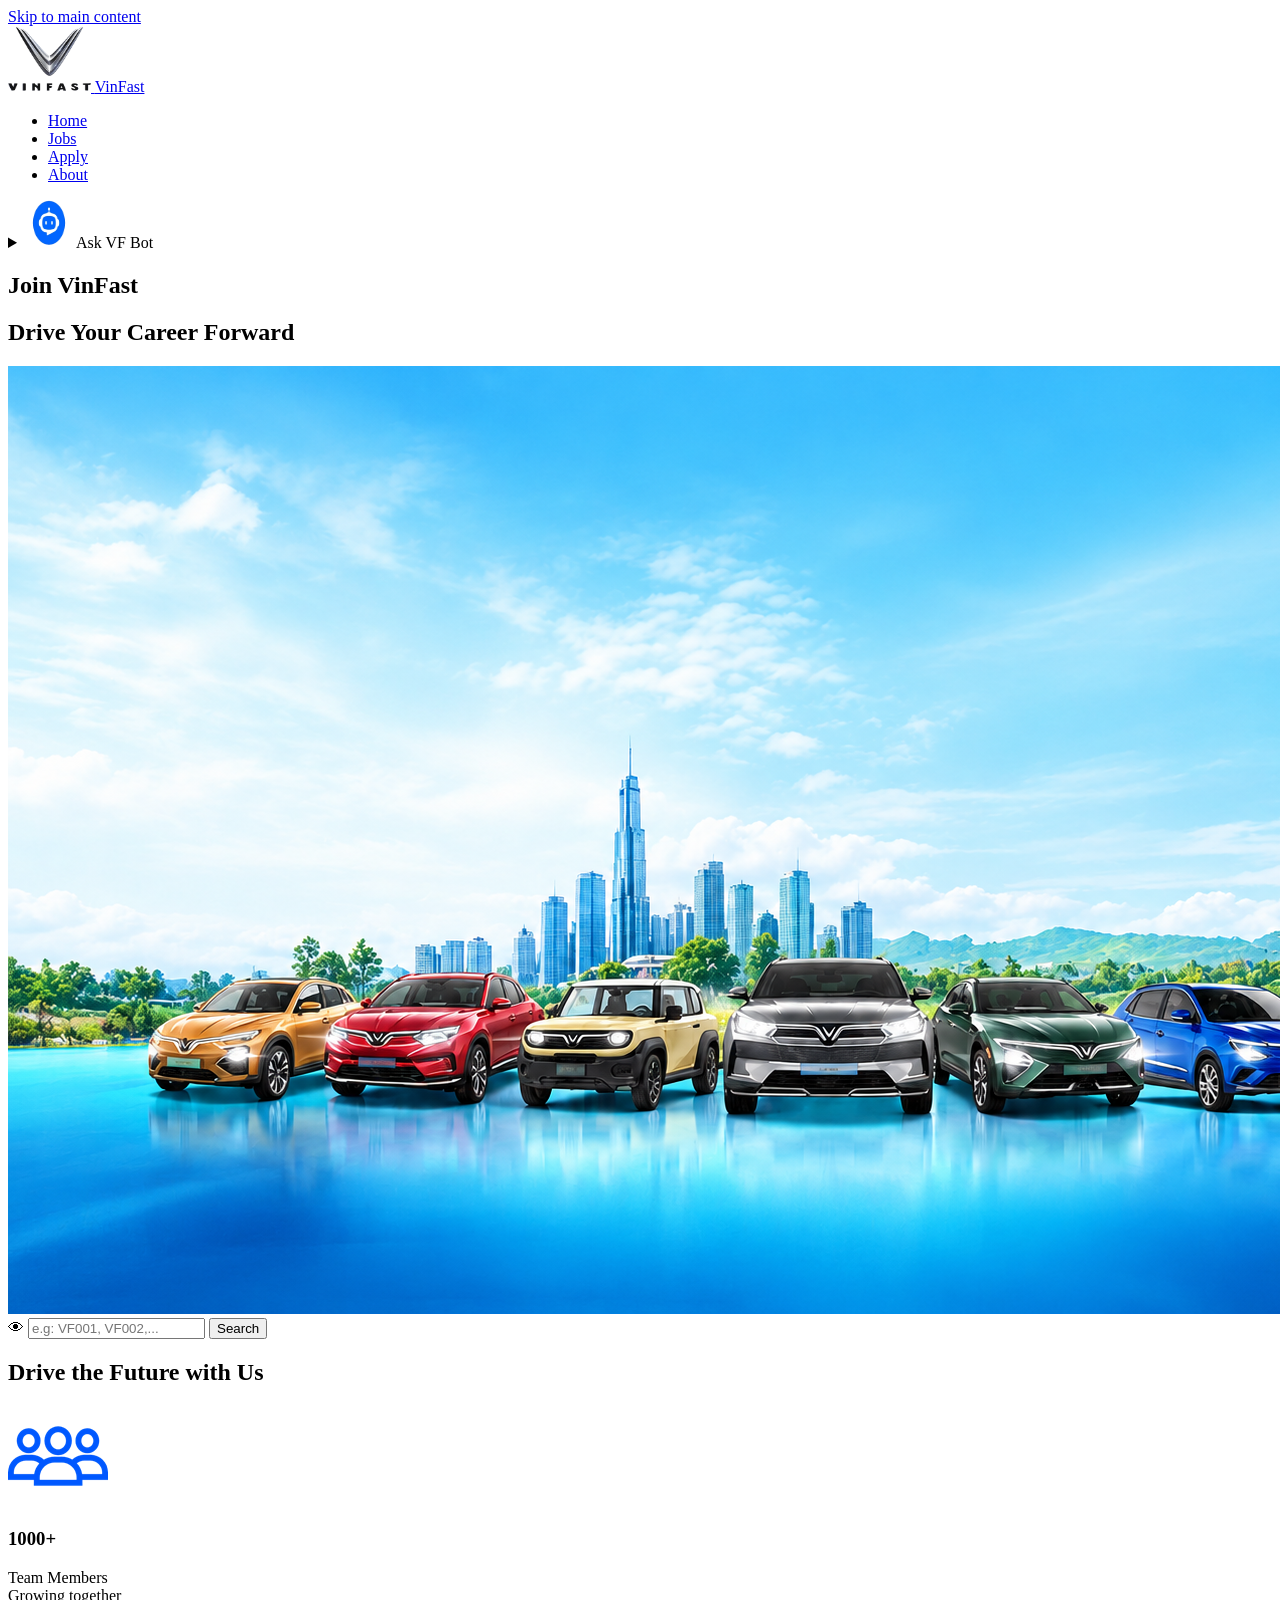
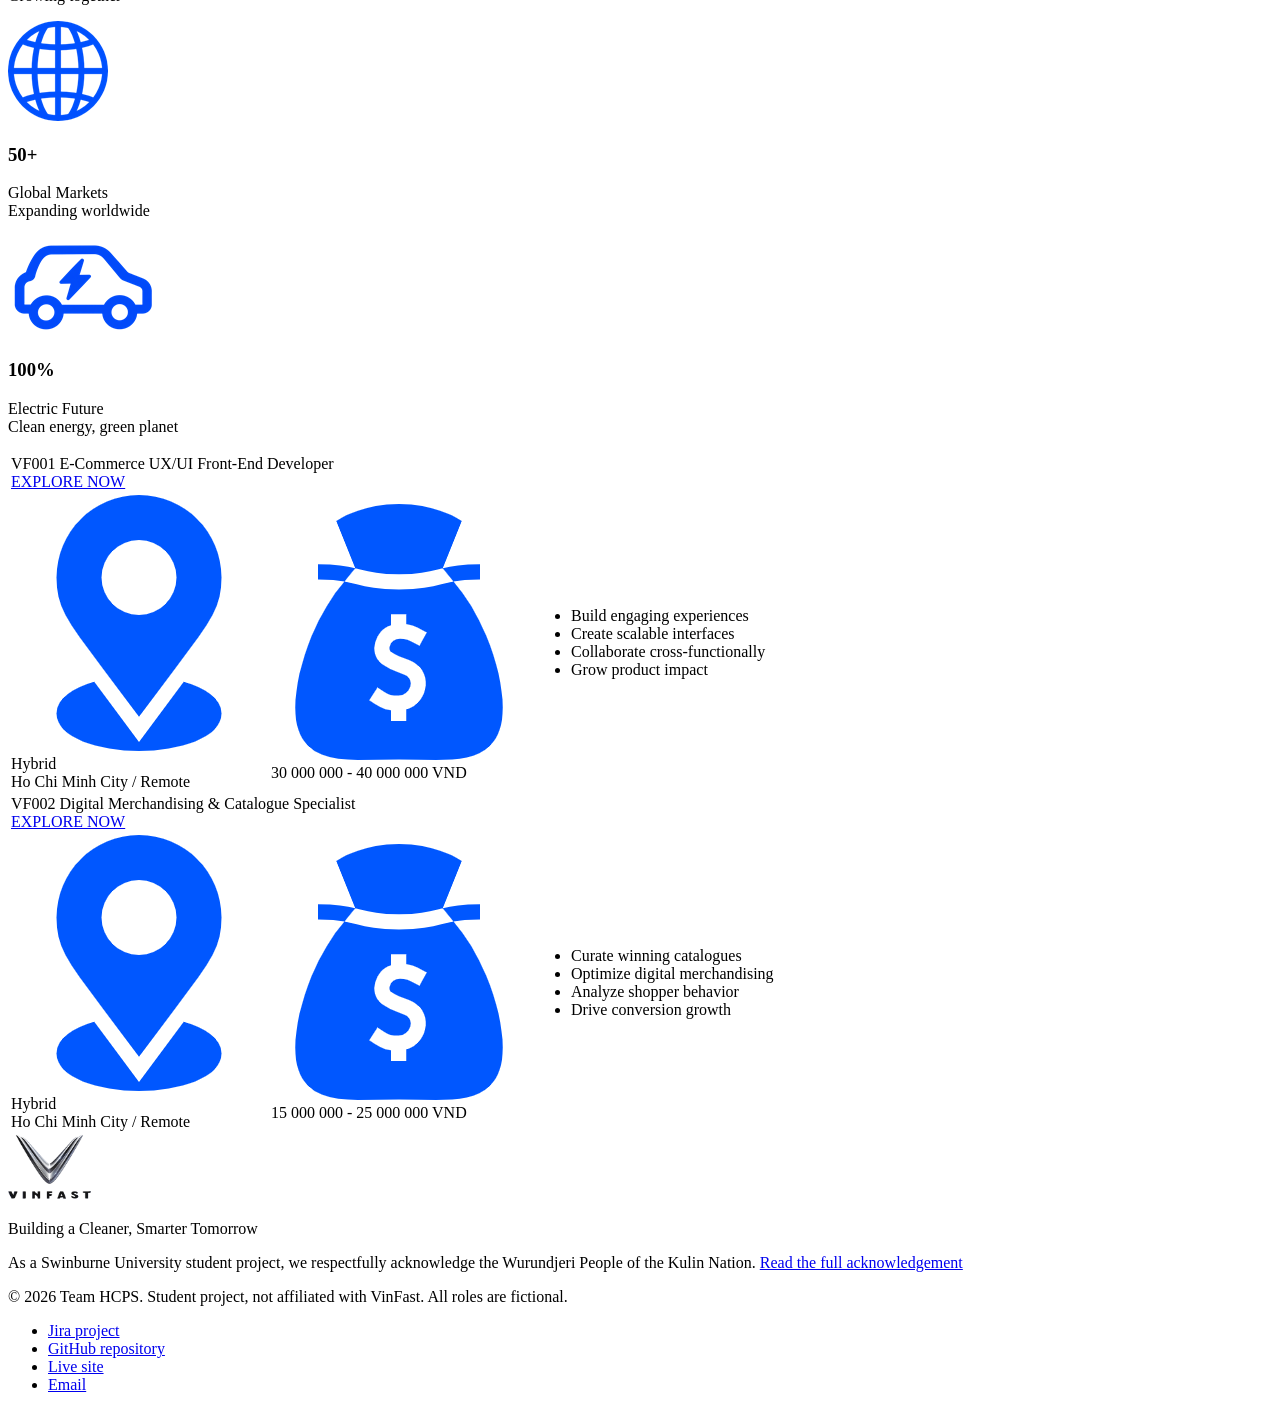
==== commit 98114fdf: "Merge branch 'main' of https://github.com/106394055/COS10026_Web-Technology-Project" ====
--- a/ASSIGNMENT 1/index.html
+++ b/ASSIGNMENT 1/index.html
@@ -6,7 +6,7 @@
   <meta name="description" content="Explore careers and opportunities at VinFast.">
   <meta name="author" content="Nguyen Nhat Thanh">
   <title>Careers at VinFast</title>
-  <link rel="stylesheet" href="CSS/style.css">
+  <link rel="stylesheet" href="css/style.css">
 </head>
 <body>
 
@@ -21,7 +21,7 @@
       <nav class="site-nav" aria-label="Main">
         <ul>
           <li><a href="index.html" aria-current="page">Home</a></li>
-          <li><a href="jobs.html">Jobs</a></li>
+          <li><a href="job.html">Jobs</a></li>
           <li><a href="apply.html">Apply</a></li>
           <li><a href="about.html">About</a></li>
         </ul>
@@ -40,7 +40,7 @@
         <p class="site-bot__title">VinFast Career Assistant</p>
         <p class="site-bot__text">Need help applying? Quote a 5-character reference (VF001–VF004) on the Apply page before <time datetime="2026-10-30">30 October 2026</time>.</p>
         <ul class="site-bot__links">
-          <li><a href="jobs.html">Browse open roles</a></li>
+          <li><a href="job.html">Browse open roles</a></li>
           <li><a href="apply.html">Go to application form</a></li>
           <li><a href="mailto:info@vinfast-digital-retail.example">Email recruitment team</a></li>
         </ul>
